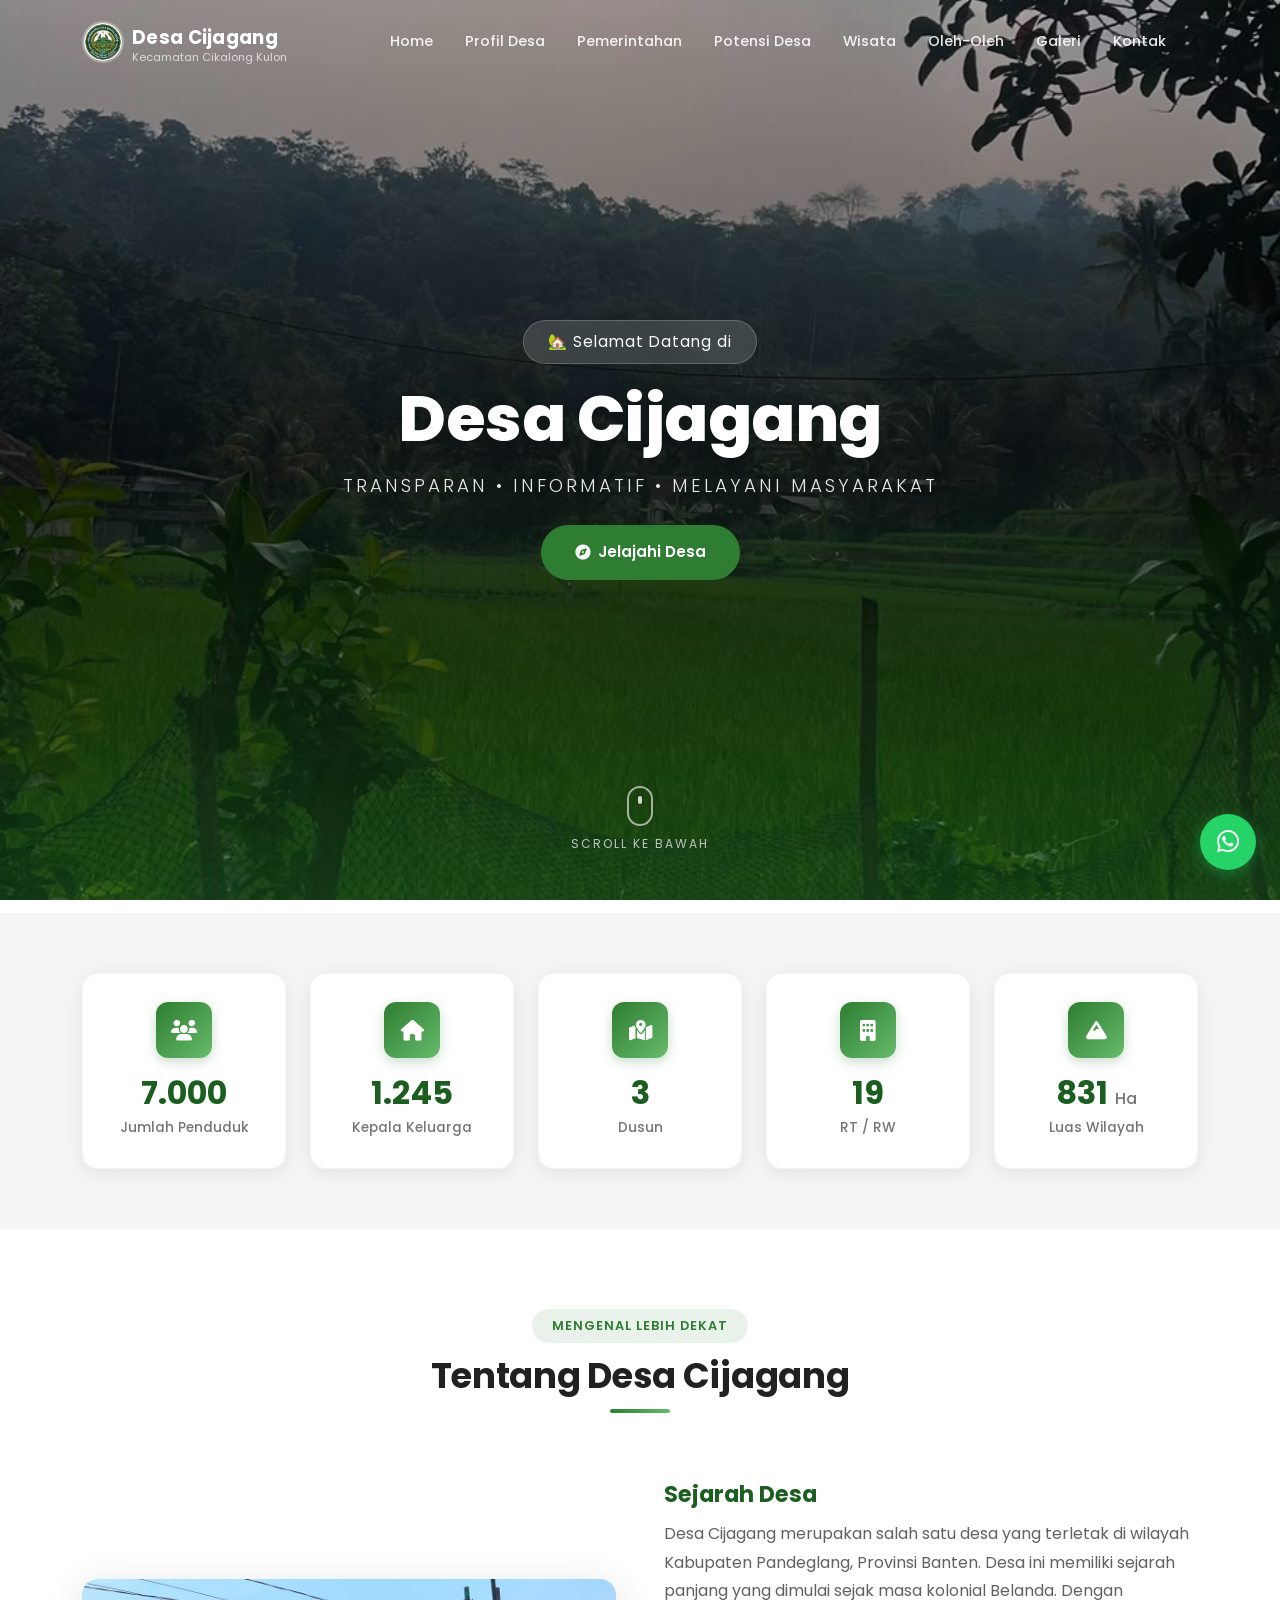
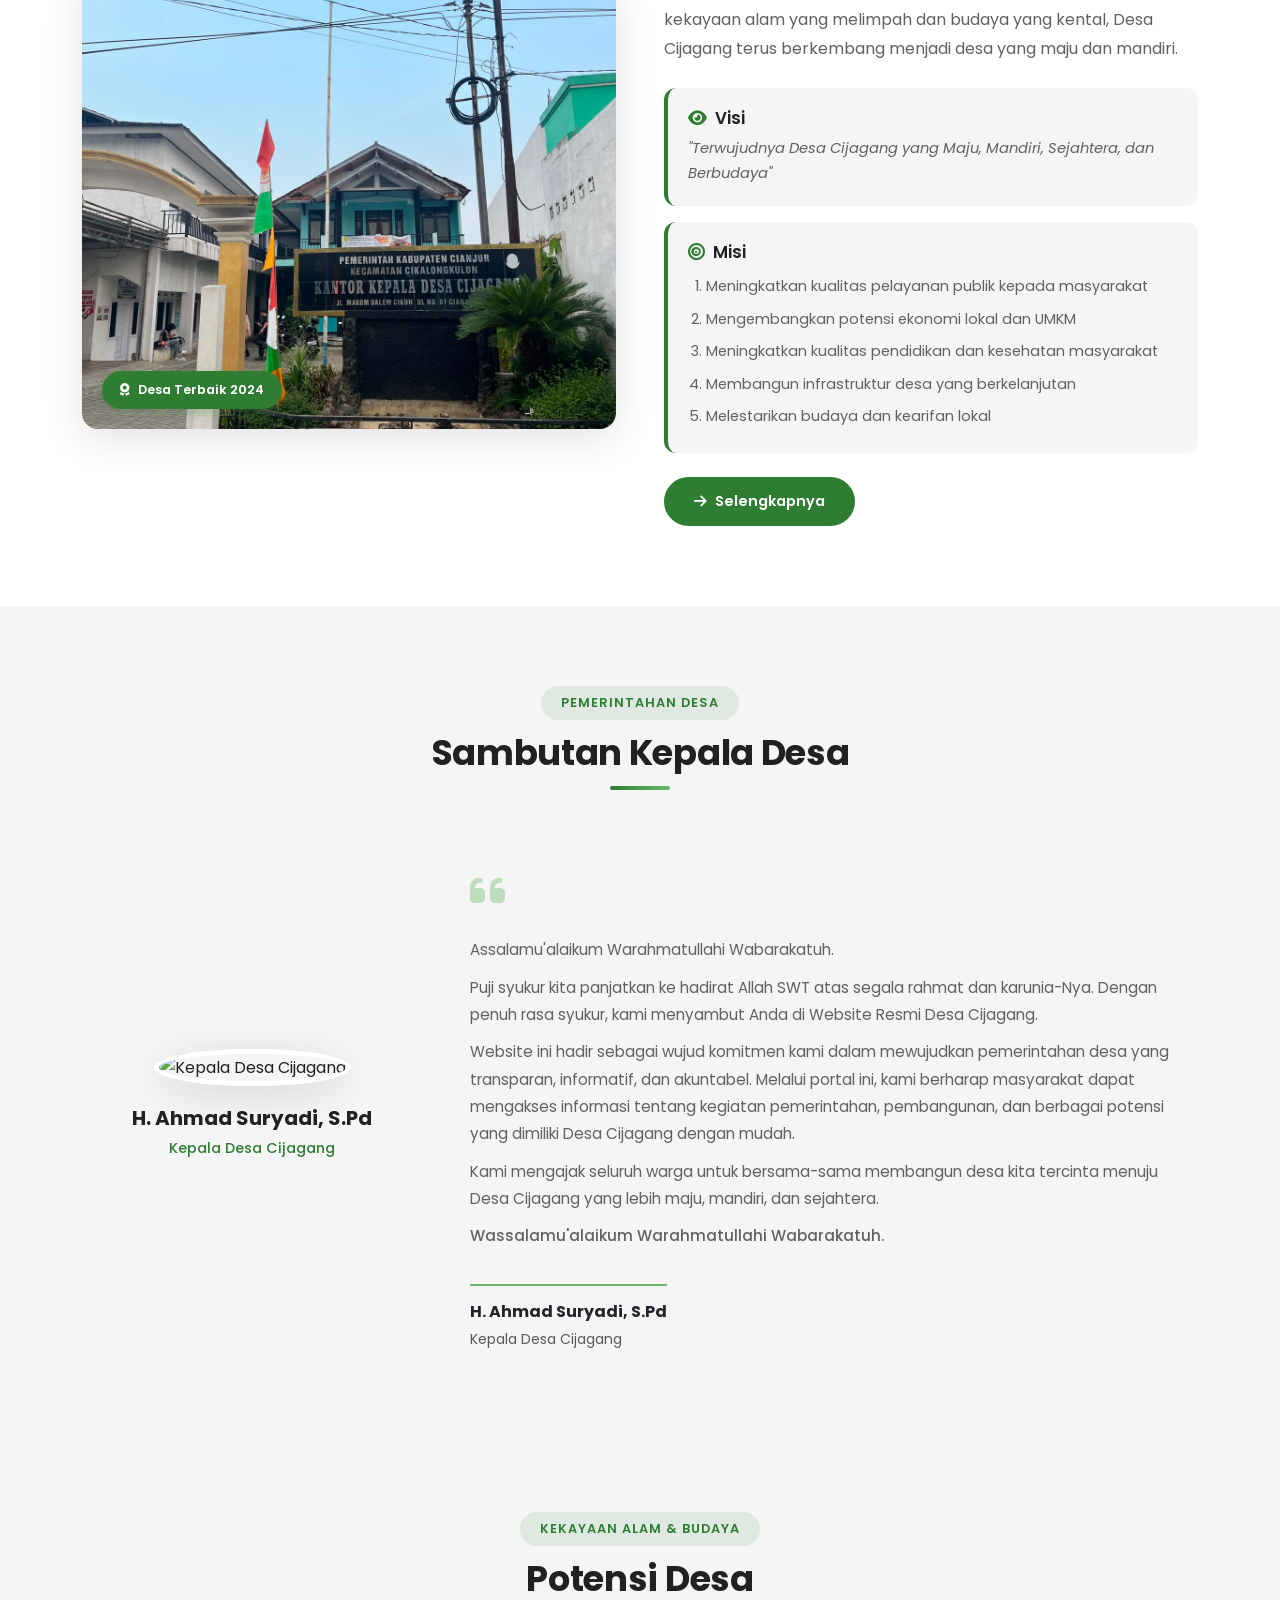
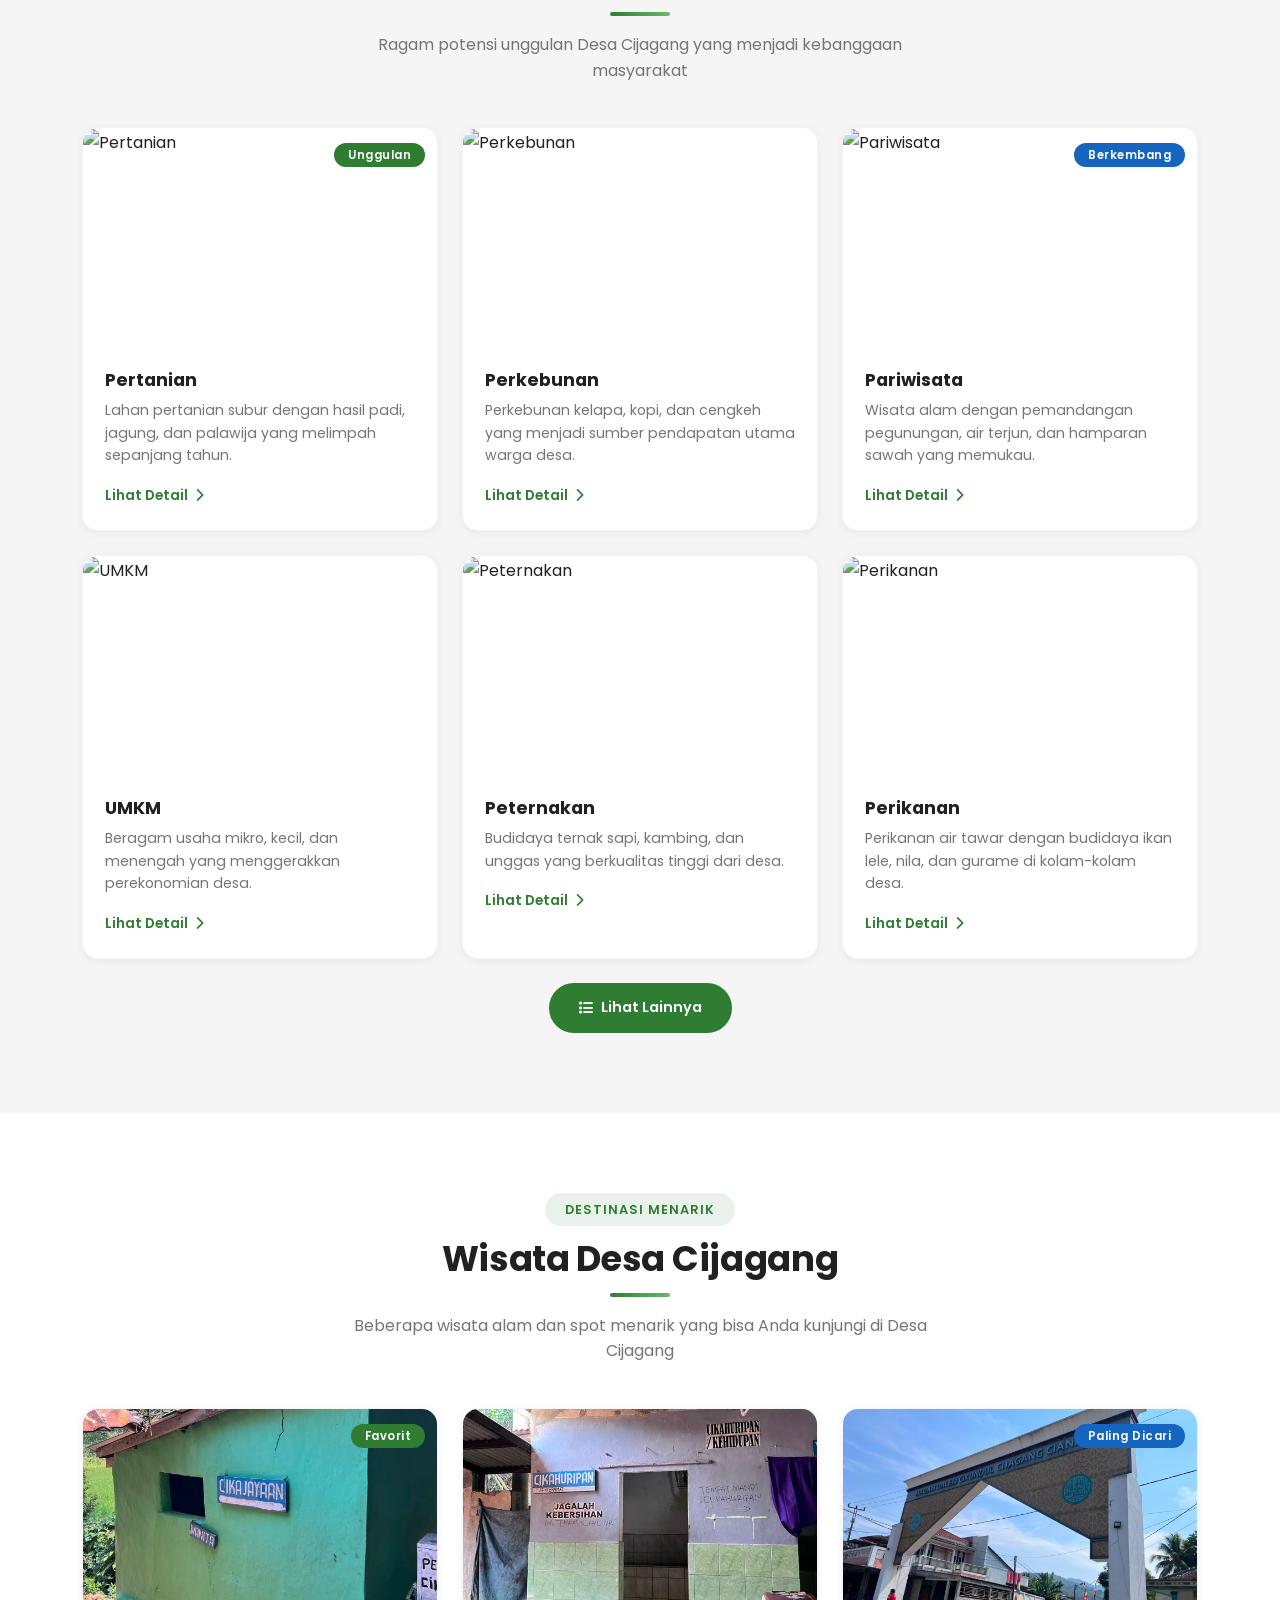
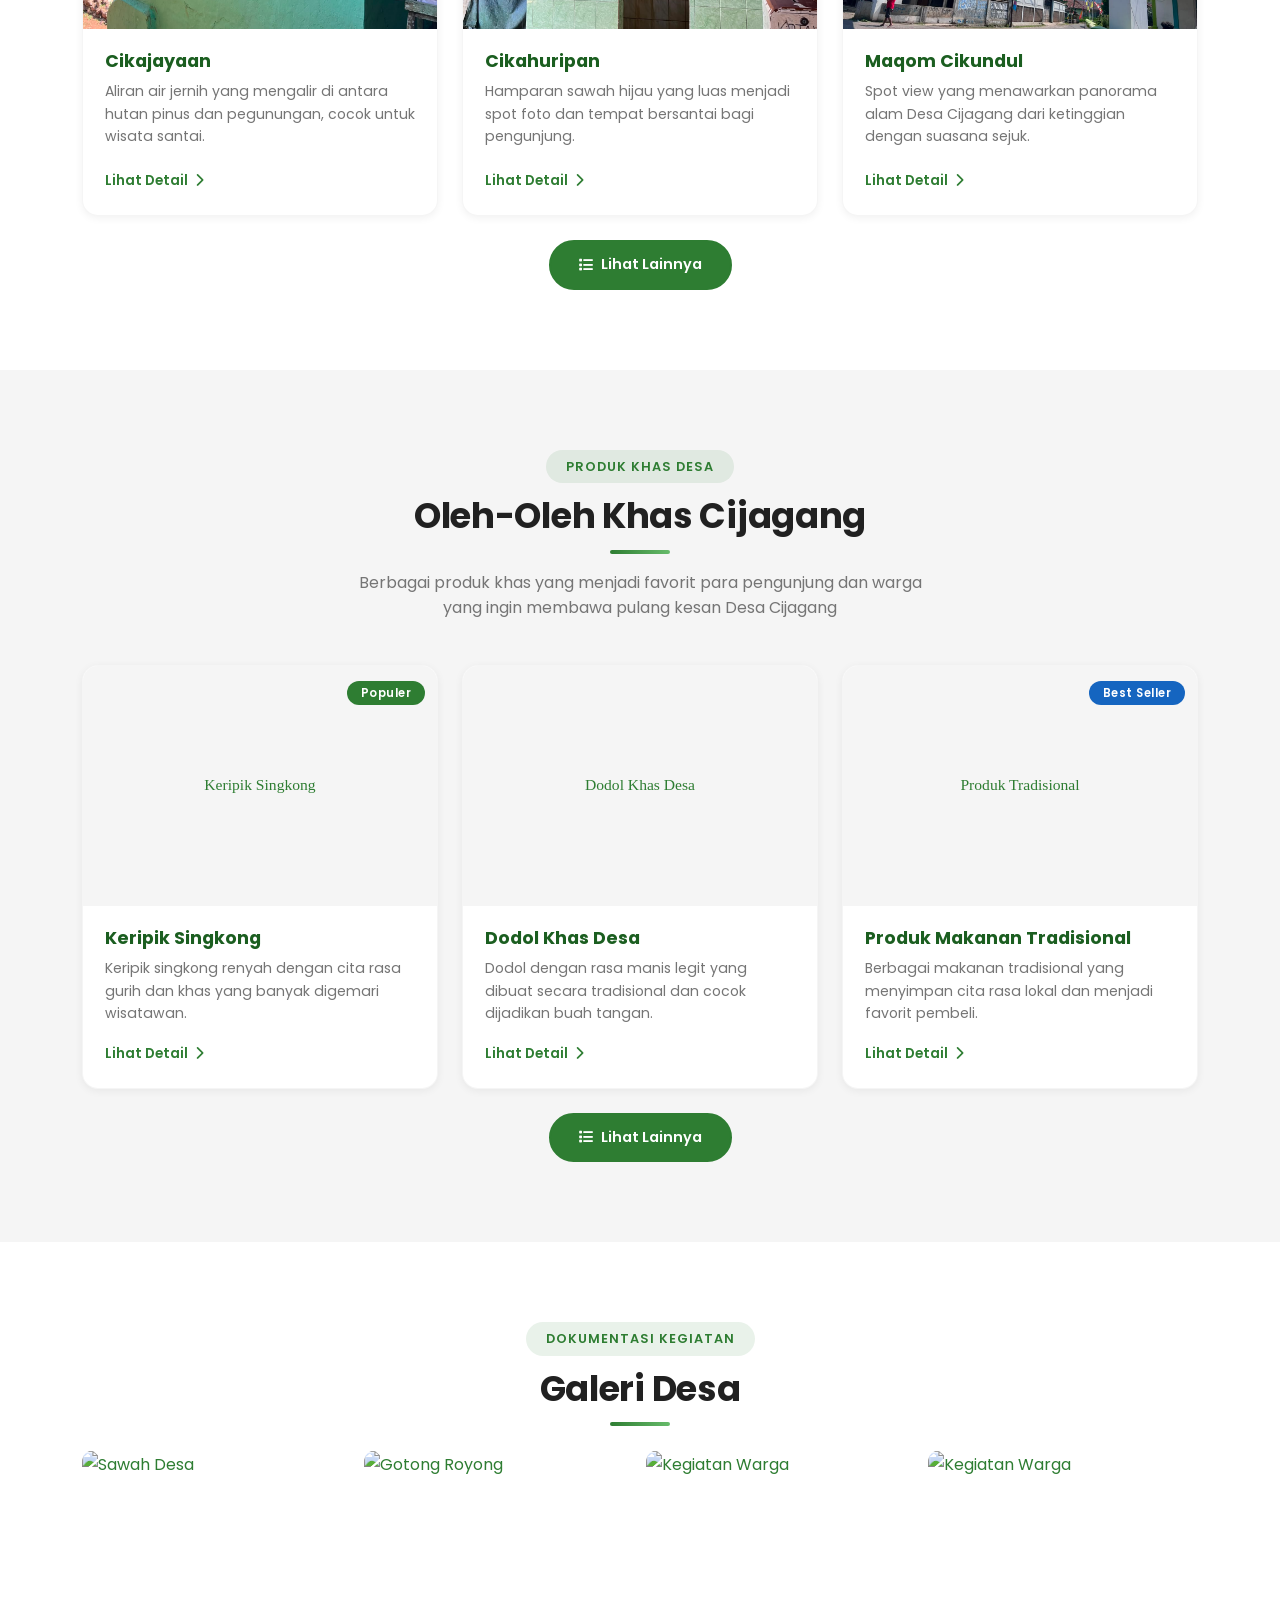
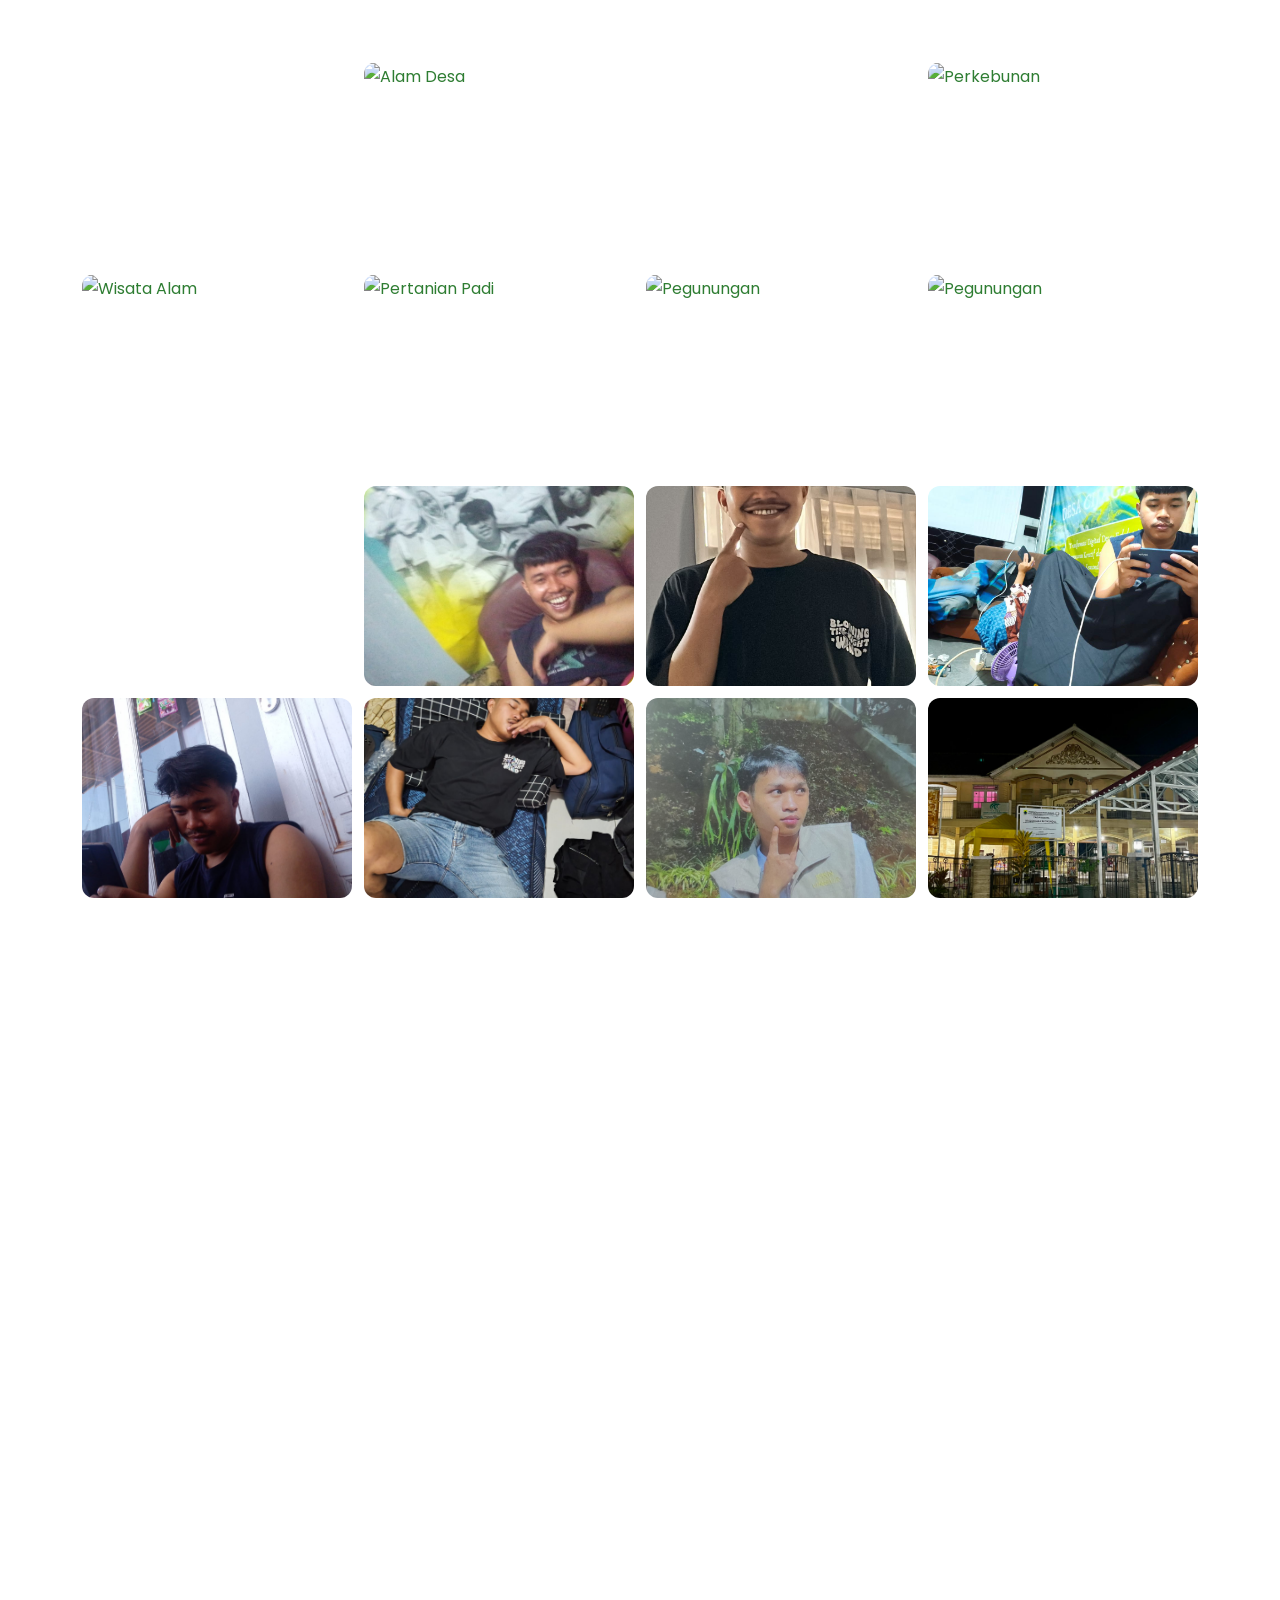
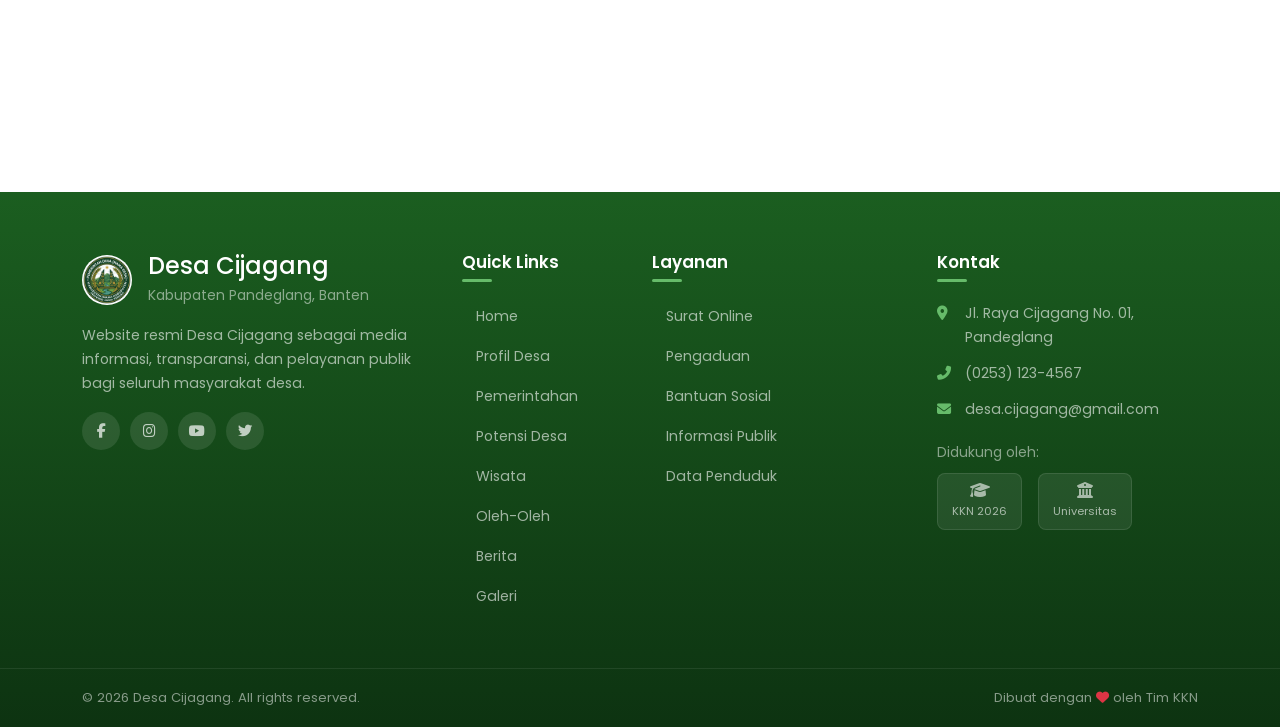
==== index.html @ e1a1a235 "first commit" ====
<!DOCTYPE html>
<html lang="id">

<head>
    <meta charset="UTF-8">
    <meta name="viewport" content="width=device-width, initial-scale=1.0">
    <meta name="description"
        content="Website Resmi Desa Cijagang - Portal informasi desa yang transparan, informatif, dan melayani masyarakat. Temukan profil desa, layanan, berita, dan potensi desa.">
    <meta name="keywords"
        content="Desa Cijagang, Profil Desa, Pemerintahan Desa, Website Desa, Layanan Desa, Potensi Desa">
    <meta name="author" content="KKN Desa Cijagang">
    <meta name="robots" content="index, follow">
    <meta property="og:title" content="Desa Cijagang - Website Resmi">
    <meta property="og:description"
        content="Portal informasi Desa Cijagang yang transparan, informatif, dan melayani masyarakat.">
    <meta property="og:type" content="website">
    <title>Desa Cijagang — Website Resmi Desa</title>

    <!-- Favicon -->
    <link rel="icon" type="image/png" href="assets/images/logo-desa.png">

    <!-- Google Fonts - Poppins -->
    <link rel="preconnect" href="https://fonts.googleapis.com">
    <link rel="preconnect" href="https://fonts.gstatic.com" crossorigin>
    <link href="https://fonts.googleapis.com/css2?family=Poppins:wght@300;400;500;600;700;800&display=swap"
        rel="stylesheet">

    <!-- Bootstrap 5.3 CSS -->
    <link href="https://cdn.jsdelivr.net/npm/bootstrap@5.3.3/dist/css/bootstrap.min.css" rel="stylesheet">

    <!-- Font Awesome 6 -->
    <link href="https://cdnjs.cloudflare.com/ajax/libs/font-awesome/6.5.1/css/all.min.css" rel="stylesheet">

    <!-- AOS - Animate On Scroll -->
    <link href="https://cdn.jsdelivr.net/npm/aos@2.3.4/dist/aos.css" rel="stylesheet">

    <!-- GLightbox -->
    <link href="https://cdn.jsdelivr.net/npm/glightbox@3.3.0/dist/css/glightbox.min.css" rel="stylesheet">

    <!-- Custom CSS -->
    <link href="css/style.css" rel="stylesheet">
</head>

<body>

    <!-- ============================================
         LOADING SCREEN
    ============================================= -->
    <div id="loading-screen">
        <div class="loader-content">
            <div class="spinner-grow text-success" role="status">
                <span class="visually-hidden">Memuat...</span>
            </div>
            <div class="spinner-grow text-success spinner-delay-1" role="status"></div>
            <div class="spinner-grow text-success spinner-delay-2" role="status"></div>
            <p class="mt-3 loading-text">Memuat Halaman...</p>
        </div>
    </div>

    <!-- ============================================
         NAVBAR
    ============================================= -->
    <nav class="navbar navbar-expand-lg fixed-top" id="mainNavbar">
        <div class="container">
            <a class="navbar-brand d-flex align-items-center" href="index.html#home">
                <img src="assets/images/logo-desa.png" alt="Logo Desa Cijagang" class="navbar-logo" width="42"
                    height="42">
                <div class="brand-text-wrapper ms-2">
                    <span class="brand-text">Desa Cijagang</span>
                    <small class="brand-subtitle d-none d-md-block">Kecamatan Cikalong Kulon</small>
                </div>
            </a>
            <button class="navbar-toggler border-0" type="button" data-bs-toggle="collapse" data-bs-target="#navbarNav"
                aria-controls="navbarNav" aria-expanded="false" aria-label="Toggle navigation">
                <i class="fas fa-bars"></i>
            </button>
            <div class="collapse navbar-collapse" id="navbarNav">
                <ul class="navbar-nav ms-auto me-lg-3 align-items-lg-center">
                    <li class="nav-item"><a class="nav-link active" href="index.html#home">Home</a></li>
                    <li class="nav-item"><a class="nav-link" href="index.html#tentang">Profil Desa</a></li>
                    <li class="nav-item"><a class="nav-link" href="index.html#pemerintahan">Pemerintahan</a></li>
                    <li class="nav-item"><a class="nav-link" href="index.html#potensi">Potensi Desa</a></li>
                    <li class="nav-item"><a class="nav-link" href="index.html#wisata">Wisata</a></li>
                    <li class="nav-item"><a class="nav-link" href="index.html#oleh-oleh">Oleh-Oleh</a></li>
                    <!-- <li class="nav-item"><a class="nav-link" href="index.html#berita">Berita</a></li> -->
                    <li class="nav-item"><a class="nav-link" href="index.html#galeri">Galeri</a></li>
                    <li class="nav-item"><a class="nav-link" href="index.html#kontak">Kontak</a></li>
                </ul>
            </div>
        </div>
    </nav>

    <!-- ============================================
         HERO SECTION
    ============================================= -->
    <section id="home" class="hero-section">
        <div class="hero-slideshow" id="heroSlideshow">
            <div class="hero-slide active"
                data-bg="assets/images/walpaper05.jpeg">
            </div>
            <div class="hero-slide active"
                data-bg="assets/images/walpaper04.jpeg">
            </div>
        </div>
        <div class="hero-slide"
            data-bg="assets/images/walpaper1.jpeg">
        </div>
        <div class="hero-slide"
            data-bg="assets/images/desa.jpeg">
        </div>
        <div class="hero-slide"
            data-bg="assets/images/walpaper2.jpeg">
        </div>
        <div class="hero-slide"
            data-bg="assets/images/walpaper03.jpeg">
        </div>
        <div class="hero-overlay"></div>
        <div class="hero-content" data-aos="fade-up" data-aos-duration="1200">
            <span class="hero-badge">🏡 Selamat Datang di</span>
            <h1 class="hero-title">Desa Cijagang</h1>
            <p class="hero-subtitle">Transparan &bull; Informatif &bull; Melayani Masyarakat</p>
            <div class="hero-buttons mt-4 d-flex justify-content-center">
                <a href="#tentang" class="btn btn-hero-primary">
                    <i class="fas fa-compass me-2"></i>Jelajahi Desa
                </a>
            </div>
        </div>
        <!-- Scroll Indicator -->
        <div class="scroll-indicator">
            <div class="mouse">
                <div class="wheel"></div>
            </div>
            <p>Scroll ke bawah</p>
        </div>
    </section>

    <!-- ============================================
         WIDGET CUACA & JAM
    ============================================= -->
    <section id="widget-bar" class="widget-bar">
        <div class="container">
            <div class="row align-items-center">
                <div class="col-md-4 col-6">
                    <div class="widget-item">
                        <i class="fas fa-clock me-2"></i>
                        <span id="liveTime">--:--:--</span>
                        <small class="ms-2 text-muted">WIB</small>
                    </div>
                </div>
                <div class="col-md-4 col-6">
                    <div class="widget-item">
                        <i class="fas fa-calendar-alt me-2"></i>
                        <span id="liveDate">-- --- ----</span>
                    </div>
                </div>
                <div class="col-md-4 text-md-end d-none d-md-block">
                    <div class="widget-item">
                        <i class="fas fa-cloud-sun me-2"></i>
                        <span id="weatherInfo">Cuaca Cerah, 28°C</span>
                    </div>
                </div>
            </div>
        </div>
    </section>

    <!-- ============================================
         STATISTIK DESA
    ============================================= -->
    <section id="statistik" class="section-padding bg-light">
        <div class="container">
            <div class="row g-3 g-lg-4 justify-content-center">
                <div class="col-lg col-md-4 col-6" data-aos="fade-up" data-aos-delay="0">
                    <div class="stat-card">
                        <div class="stat-icon"><i class="fas fa-users"></i></div>
                        <h3 class="stat-number counter" data-target="7000">0</h3>
                        <p class="stat-label">Jumlah Penduduk</p>
                    </div>
                </div>
                <div class="col-lg col-md-4 col-6" data-aos="fade-up" data-aos-delay="100">
                    <div class="stat-card">
                        <div class="stat-icon"><i class="fas fa-home"></i></div>
                        <h3 class="stat-number counter" data-target="1245">0</h3>
                        <p class="stat-label">Kepala Keluarga</p>
                    </div>
                </div>
                <div class="col-lg col-md-4 col-6" data-aos="fade-up" data-aos-delay="200">
                    <div class="stat-card">
                        <div class="stat-icon"><i class="fas fa-map-marked-alt"></i></div>
                        <h3 class="stat-number counter" data-target="3">0</h3>
                        <p class="stat-label">Dusun</p>
                    </div>
                </div>
                <div class="col-lg col-md-4 col-6" data-aos="fade-up" data-aos-delay="300">
                    <div class="stat-card">
                        <div class="stat-icon"><i class="fas fa-building"></i></div>
                        <h3 class="stat-number counter" data-target="19">0</h3>
                        <p class="stat-label">RT / RW</p>
                    </div>
                </div>
                <div class="col-lg col-md-4 col-6" data-aos="fade-up" data-aos-delay="400">
                    <div class="stat-card">
                        <div class="stat-icon"><i class="fas fa-mountain"></i></div>
                        <h3 class="stat-number">
                            <span class="counter" data-target="831">0</span>
                            <small>Ha</small>
                        </h3>
                        <p class="stat-label">Luas Wilayah</p>
                    </div>
                </div>
            </div>
        </div>
    </section>

    <!-- ============================================
         TENTANG DESA
    ============================================= -->
    <section id="tentang" class="section-padding">
        <div class="container">
            <div class="section-header" data-aos="fade-up">
                <span class="section-badge">Mengenal Lebih Dekat</span>
                <h2 class="section-title">Tentang Desa Cijagang</h2>
                <div class="section-divider"></div>
            </div>
            <div class="row align-items-center g-5 mt-2">
                <div class="col-lg-6" data-aos="fade-right" data-aos-duration="1000">
                    <div class="about-img-wrapper">
                        <img src="assets/images/desa.jpeg"
                            alt="Kantor Desa Cijagang" class="about-img" loading="lazy">
                        <div class="about-img-badge">
                            <i class="fas fa-award me-2"></i>Desa Terbaik 2024
                        </div>
                    </div>
                </div>
                <div class="col-lg-6" data-aos="fade-left" data-aos-duration="1000">
                    <div class="about-content">
                        <h3 class="about-heading">Sejarah Desa</h3>
                        <p class="about-text">
                            Desa Cijagang merupakan salah satu desa yang terletak di wilayah Kabupaten Pandeglang,
                            Provinsi Banten.
                            Desa ini memiliki sejarah panjang yang dimulai sejak masa kolonial Belanda. Dengan kekayaan
                            alam yang melimpah
                            dan budaya yang kental, Desa Cijagang terus berkembang menjadi desa yang maju dan mandiri.
                        </p>
                        <div class="visi-misi-wrapper mt-4">
                            <div class="visi-box mb-3">
                                <h4><i class="fas fa-eye me-2 text-success"></i>Visi</h4>
                                <p>"Terwujudnya Desa Cijagang yang Maju, Mandiri, Sejahtera, dan Berbudaya"</p>
                            </div>
                            <div class="misi-box">
                                <h4><i class="fas fa-bullseye me-2 text-success"></i>Misi</h4>
                                <ol>
                                    <li>Meningkatkan kualitas pelayanan publik kepada masyarakat</li>
                                    <li>Mengembangkan potensi ekonomi lokal dan UMKM</li>
                                    <li>Meningkatkan kualitas pendidikan dan kesehatan masyarakat</li>
                                    <li>Membangun infrastruktur desa yang berkelanjutan</li>
                                    <li>Melestarikan budaya dan kearifan lokal</li>
                                </ol>
                            </div>
                        </div>
                        <a href="tentang.html" class="btn btn-primary-custom mt-4">
                            <i class="fas fa-arrow-right me-2"></i>Selengkapnya
                        </a>
                    </div>
                </div>
            </div>
        </div>
    </section>

    <!-- ============================================
         SAMBUTAN KEPALA DESA
    ============================================= -->
    <section id="pemerintahan" class="section-padding bg-light">
        <div class="container">
            <div class="section-header" data-aos="fade-up">
                <span class="section-badge">Pemerintahan Desa</span>
                <h2 class="section-title">Sambutan Kepala Desa</h2>
                <div class="section-divider"></div>
            </div>
            <div class="row align-items-center g-5 mt-2">
                <div class="col-lg-4 text-center" data-aos="fade-right" data-aos-duration="1000">
                    <div class="kades-photo-wrapper">
                        <img src="https://images.unsplash.com/photo-1560250097-0b93528c311a?auto=format&fit=crop&w=400&h=400&q=80"
                            alt="Kepala Desa Cijagang" class="kades-photo" loading="lazy">
                        <div class="kades-info">
                            <h5>H. Ahmad Suryadi, S.Pd</h5>
                            <span>Kepala Desa Cijagang</span>
                        </div>
                    </div>
                </div>
                <div class="col-lg-8" data-aos="fade-left" data-aos-duration="1000">
                    <div class="sambutan-content">
                        <div class="quote-icon">
                            <i class="fas fa-quote-left"></i>
                        </div>
                        <p class="sambutan-text">
                            Assalamu'alaikum Warahmatullahi Wabarakatuh.
                        </p>
                        <p class="sambutan-text">
                            Puji syukur kita panjatkan ke hadirat Allah SWT atas segala rahmat dan karunia-Nya.
                            Dengan penuh rasa syukur, kami menyambut Anda di Website Resmi Desa Cijagang.
                        </p>
                        <p class="sambutan-text">
                            Website ini hadir sebagai wujud komitmen kami dalam mewujudkan pemerintahan desa yang
                            transparan,
                            informatif, dan akuntabel. Melalui portal ini, kami berharap masyarakat dapat mengakses
                            informasi tentang kegiatan pemerintahan, pembangunan, dan berbagai potensi yang dimiliki
                            Desa Cijagang dengan mudah.
                        </p>
                        <p class="sambutan-text">
                            Kami mengajak seluruh warga untuk bersama-sama membangun desa kita tercinta menuju
                            Desa Cijagang yang lebih maju, mandiri, dan sejahtera.
                        </p>
                        <p class="sambutan-text fw-medium">
                            Wassalamu'alaikum Warahmatullahi Wabarakatuh.
                        </p>
                        <div class="sambutan-signature mt-4">
                            <p class="mb-0 fw-bold text-dark">H. Ahmad Suryadi, S.Pd</p>
                            <small class="text-muted">Kepala Desa Cijagang</small>
                        </div>
                    </div>
                </div>
            </div>
        </div>
    </section>

    <!-- ============================================
         LAYANAN DESA
    ============================================= -->
    <!-- <section id="layanan" class="section-padding">
        <div class="container">
            <div class="section-header" data-aos="fade-up">
                <span class="section-badge">Pelayanan Publik</span>
                <h2 class="section-title">Layanan Desa</h2>
                <div class="section-divider"></div>
                <p class="section-desc">Akses berbagai layanan administrasi dan informasi desa secara mudah dan cepat
                </p>
            </div>
            <div class="row g-4 mt-2">
                <div class="col-lg-3 col-md-6 col-6" data-aos="zoom-in" data-aos-delay="0">
                    <div class="layanan-card">
                        <div class="layanan-icon">
                            <i class="fas fa-file-alt"></i>
                        </div>
                        <h5>Surat Online</h5>
                        <p>Pengajuan surat menyurat secara daring</p>
                        <a href="#" class="layanan-link">Akses <i class="fas fa-arrow-right ms-1"></i></a>
                    </div>
                </div>
                <div class="col-lg-3 col-md-6 col-6" data-aos="zoom-in" data-aos-delay="100">
                    <div class="layanan-card">
                        <div class="layanan-icon icon-orange">
                            <i class="fas fa-bullhorn"></i>
                        </div>
                        <h5>Pengaduan</h5>
                        <p>Sampaikan aspirasi dan pengaduan Anda</p>
                        <a href="#" class="layanan-link">Akses <i class="fas fa-arrow-right ms-1"></i></a>
                    </div>
                </div>
                <div class="col-lg-3 col-md-6 col-6" data-aos="zoom-in" data-aos-delay="200">
                    <div class="layanan-card">
                        <div class="layanan-icon icon-blue">
                            <i class="fas fa-hand-holding-heart"></i>
                        </div>
                        <h5>Bantuan Sosial</h5>
                        <p>Informasi program bantuan sosial desa</p>
                        <a href="#" class="layanan-link">Akses <i class="fas fa-arrow-right ms-1"></i></a>
                    </div>
                </div>
                <div class="col-lg-3 col-md-6 col-6" data-aos="zoom-in" data-aos-delay="300">
                    <div class="layanan-card">
                        <div class="layanan-icon icon-purple">
                            <i class="fas fa-info-circle"></i>
                        </div>
                        <h5>Informasi Publik</h5>
                        <p>Data dan informasi publik desa</p>
                        <a href="#" class="layanan-link">Akses <i class="fas fa-arrow-right ms-1"></i></a>
                    </div>
                </div>
            </div>
        </div>
    </section> -->

    <!-- ============================================
         POTENSI DESA
    ============================================= -->
    <section id="potensi" class="section-padding bg-light">
        <div class="container">
            <div class="section-header" data-aos="fade-up">
                <span class="section-badge">Kekayaan Alam & Budaya</span>
                <h2 class="section-title">Potensi Desa</h2>
                <div class="section-divider"></div>
                <p class="section-desc">Ragam potensi unggulan Desa Cijagang yang menjadi kebanggaan masyarakat</p>
            </div>
            <div class="row g-4 mt-2">
                <div class="col-lg-4 col-md-6" data-aos="fade-up" data-aos-delay="0">
                    <div class="potensi-card"
                        data-type="potensi"
                        data-title="Pertanian"
                        data-badge="Unggulan"
                        data-image="https://images.unsplash.com/photo-1625246333195-78d9c38ad449?auto=format&fit=crop&w=1200&q=80"
                        data-description="Lahan pertanian subur yang menghasilkan padi, jagung, dan palawija dengan kualitas baik serta menjadi tulang punggung ekonomi warga."
                        data-highlights='["Lahan subur sepanjang musim","Hasil panen yang konsisten","Dukungan kelompok tani lokal"]'>
                        <div class="potensi-img-wrapper">
                            <img src="https://images.unsplash.com/photo-1625246333195-78d9c38ad449?auto=format&fit=crop&w=600&q=80"
                                alt="Pertanian" class="potensi-img" loading="lazy">
                            <div class="potensi-overlay">
                                <span class="potensi-badge-tag">Unggulan</span>
                            </div>
                        </div>
                        <div class="potensi-body">
                            <h5>Pertanian</h5>
                            <p>Lahan pertanian subur dengan hasil padi, jagung, dan palawija yang melimpah sepanjang tahun.</p>
                            <a href="#" class="btn-potensi detail-trigger">Lihat Detail <i class="fas fa-chevron-right ms-1"></i></a>
                        </div>
                    </div>
                </div>
                <div class="col-lg-4 col-md-6" data-aos="fade-up" data-aos-delay="100">
                    <div class="potensi-card"
                        data-type="potensi"
                        data-title="Perkebunan"
                        data-badge="Andalan Desa"
                        data-image="https://images.unsplash.com/photo-1416879595882-3373a0480b5b?auto=format&fit=crop&w=1200&q=80"
                        data-description="Perkebunan kelapa, kopi, dan cengkeh yang menjadi sumber pendapatan utama masyarakat dan memperkuat ekonomi desa."
                        data-highlights='["Komoditas unggulan lokal","Pendapatan warga yang stabil","Potensi pengolahan produk desa"]'>
                        <div class="potensi-img-wrapper">
                            <img src="https://images.unsplash.com/photo-1416879595882-3373a0480b5b?auto=format&fit=crop&w=600&q=80"
                                alt="Perkebunan" class="potensi-img" loading="lazy">
                        </div>
                        <div class="potensi-body">
                            <h5>Perkebunan</h5>
                            <p>Perkebunan kelapa, kopi, dan cengkeh yang menjadi sumber pendapatan utama warga desa.</p>
                            <a href="#" class="btn-potensi detail-trigger">Lihat Detail <i class="fas fa-chevron-right ms-1"></i></a>
                        </div>
                    </div>
                </div>
                <div class="col-lg-4 col-md-6" data-aos="fade-up" data-aos-delay="200">
                    <div class="potensi-card"
                        data-type="potensi"
                        data-title="Pariwisata"
                        data-badge="Berkembang"
                        data-image="https://images.unsplash.com/photo-1506905925346-21bda4d32df4?auto=format&fit=crop&w=1200&q=80"
                        data-description="Wisata alam yang memadukan pegunungan, air terjun, dan hamparan sawah, menjadikan desa ini cocok untuk destinasi santai dan edukasi."
                        data-highlights='["Pemandangan alam yang memukau","Potensi wisata keluarga","Dukungan pengembangan destinasi"]'>
                        <div class="potensi-img-wrapper">
                            <img src="https://images.unsplash.com/photo-1506905925346-21bda4d32df4?auto=format&fit=crop&w=600&q=80"
                                alt="Pariwisata" class="potensi-img" loading="lazy">
                            <div class="potensi-overlay">
                                <span class="potensi-badge-tag badge-blue">Berkembang</span>
                            </div>
                        </div>
                        <div class="potensi-body">
                            <h5>Pariwisata</h5>
                            <p>Wisata alam dengan pemandangan pegunungan, air terjun, dan hamparan sawah yang memukau.</p>
                            <a href="#" class="btn-potensi detail-trigger">Lihat Detail <i class="fas fa-chevron-right ms-1"></i></a>
                        </div>
                    </div>
                </div>
                <div class="col-lg-4 col-md-6" data-aos="fade-up" data-aos-delay="300">
                    <div class="potensi-card"
                        data-type="potensi"
                        data-title="UMKM"
                        data-badge="Ekonomi Warga"
                        data-image="https://images.unsplash.com/photo-1556740738-b6a63e27c4df?auto=format&fit=crop&w=1200&q=80"
                        data-description="Beragam usaha mikro, kecil, dan menengah yang tumbuh dari kreativitas warga dan menjadi penggerak ekonomi desa."
                        data-highlights='["Produk lokal yang khas","Peluang kerja masyarakat","Kembangkan usaha berbasis budaya"]'>
                        <div class="potensi-img-wrapper">
                            <img src="https://images.unsplash.com/photo-1556740738-b6a63e27c4df?auto=format&fit=crop&w=600&q=80"
                                alt="UMKM" class="potensi-img" loading="lazy">
                        </div>
                        <div class="potensi-body">
                            <h5>UMKM</h5>
                            <p>Beragam usaha mikro, kecil, dan menengah yang menggerakkan perekonomian desa.</p>
                            <a href="#" class="btn-potensi detail-trigger">Lihat Detail <i class="fas fa-chevron-right ms-1"></i></a>
                        </div>
                    </div>
                </div>
                <div class="col-lg-4 col-md-6" data-aos="fade-up" data-aos-delay="400">
                    <div class="potensi-card"
                        data-type="potensi"
                        data-title="Peternakan"
                        data-badge="Ternak Berkualitas"
                        data-image="https://images.unsplash.com/photo-1500595046743-cd271d694d30?auto=format&fit=crop&w=1200&q=80"
                        data-description="Budidaya ternak sapi, kambing, dan unggas yang menjadi salah satu sumber ekonomi rumah tangga masyarakat."
                        data-highlights='["Ternak lokal yang tahan cuaca","Pemanfaatan lahan yang optimal","Potensi pasar yang luas"]'>
                        <div class="potensi-img-wrapper">
                            <img src="https://images.unsplash.com/photo-1500595046743-cd271d694d30?auto=format&fit=crop&w=600&q=80"
                                alt="Peternakan" class="potensi-img" loading="lazy">
                        </div>
                        <div class="potensi-body">
                            <h5>Peternakan</h5>
                            <p>Budidaya ternak sapi, kambing, dan unggas yang berkualitas tinggi dari desa.</p>
                            <a href="#" class="btn-potensi detail-trigger">Lihat Detail <i class="fas fa-chevron-right ms-1"></i></a>
                        </div>
                    </div>
                </div>
                <div class="col-lg-4 col-md-6" data-aos="fade-up" data-aos-delay="500">
                    <div class="potensi-card"
                        data-type="potensi"
                        data-title="Perikanan"
                        data-badge="Air Tawar"
                        data-image="https://images.unsplash.com/photo-1545450660-3378a7f3a364?auto=format&fit=crop&w=1200&q=80"
                        data-description="Budidaya ikan lele, nila, dan gurame di kolam-kolam desa yang semakin berkembang sebagai usaha mandiri."
                        data-highlights='["Budidaya ikan air tawar","Ketersediaan kolam yang memadai","Peluang usaha rumah tangga"]'>
                        <div class="potensi-img-wrapper">
                            <img src="https://images.unsplash.com/photo-1545450660-3378a7f3a364?auto=format&fit=crop&w=600&q=80"
                                alt="Perikanan" class="potensi-img" loading="lazy">
                        </div>
                        <div class="potensi-body">
                            <h5>Perikanan</h5>
                            <p>Perikanan air tawar dengan budidaya ikan lele, nila, dan gurame di kolam-kolam desa.</p>
                            <a href="#" class="btn-potensi detail-trigger">Lihat Detail <i class="fas fa-chevron-right ms-1"></i></a>
                        </div>
                    </div>
                </div>
                <div class="col-12 text-center mt-4">
                    <a href="potensi.html" class="btn btn-primary-custom">
                        <i class="fas fa-list me-2"></i>Lihat Lainnya
                    </a>
                </div>
            </div>
        </div>
    </section>

    <!-- ============================================
         WISATA DESA
    ============================================= -->
    <section id="wisata" class="section-padding">
        <div class="container">
            <div class="section-header" data-aos="fade-up">
                <span class="section-badge">Destinasi Menarik</span>
                <h2 class="section-title">Wisata Desa Cijagang</h2>
                <div class="section-divider"></div>
                <p class="section-desc">Beberapa wisata alam dan spot menarik yang bisa Anda kunjungi di Desa Cijagang</p>
            </div>
            <div class="row g-4 mt-2">
                <div class="col-lg-4 col-md-6" data-aos="fade-up" data-aos-delay="0">
                    <div class="potensi-card wisata-card"
                        data-type="wisata"
                        data-title="Air Terjun Curug"
                        data-badge="Favorit"
                        data-image="assets/images/cikajayaan.jpeg"
                        data-description="Air terjun alami yang dikelilingi hutan hijau dan suasana sejuk, sangat cocok untuk refreshing bersama keluarga."
                        data-highlights='["Suasana sejuk dan alami","Cocok untuk foto dan piknik","Jalur trekking ringan"]'>
                        <div class="potensi-img-wrapper">
                            <img src="assets/images/cikajayaan.jpeg"
                                alt="Air Terjun Cijagang" class="potensi-img" loading="lazy">
                            <div class="potensi-overlay">
                                <span class="potensi-badge-tag">Favorit</span>
                            </div>
                        </div>
                        <div class="potensi-body">
                            <h5>Cikajayaan</h5>
                            <p>Aliran air jernih yang mengalir di antara hutan pinus dan pegunungan, cocok untuk wisata santai.</p>
                            <a href="#" class="btn-potensi detail-trigger">Lihat Detail <i class="fas fa-chevron-right ms-1"></i></a>
                        </div>
                    </div>
                </div>
                <div class="col-lg-4 col-md-6" data-aos="fade-up" data-aos-delay="100">
                    <div class="potensi-card wisata-card"
                        data-type="wisata"
                        data-title="Pemandangan Sawah"
                        data-badge="Spot Foto"
                        data-image="assets/images/cikahuripan.jpeg"
                        data-description="Hamparan sawah hijau yang luas memberikan suasana tenang dan cocok untuk menikmati panorama desa dari dekat."
                        data-highlights='["Pemandangan alami yang luas","Cocok untuk santai dan fotografi","Udara nyaman dan tenang"]'>
                        <div class="potensi-img-wrapper">
                            <img src="assets/images/cikahuripan.jpeg"
                                alt="Pemandangan Sawah" class="potensi-img" loading="lazy">
                        </div>
                        <div class="potensi-body">
                            <h5>Cikahuripan</h5>
                            <p>Hamparan sawah hijau yang luas menjadi spot foto dan tempat bersantai bagi pengunjung.</p>
                            <a href="#" class="btn-potensi detail-trigger">Lihat Detail <i class="fas fa-chevron-right ms-1"></i></a>
                        </div>
                    </div>
                </div>
                <div class="col-lg-4 col-md-6" data-aos="fade-up" data-aos-delay="200">
                    <div class="potensi-card wisata-card"
                        data-type="wisata"
                        data-title="Bukit Pantau"
                        data-badge="Paling Dicari"
                        data-image="assets/images/walpaper05.jpeg"
                        data-description="Spot pandang yang menawarkan panorama alam Desa Cijagang dari ketinggian, sangat cocok untuk menikmati sunset."
                        data-highlights='["View panorama yang luas","Cocok untuk sunset","Suasana dingin dan nyaman"]'>
                        <div class="potensi-img-wrapper">
                            <img src="assets/images/walpaper05.jpeg"
                                alt="Bukit Pantau" class="potensi-img" loading="lazy">
                            <div class="potensi-overlay">
                                <span class="potensi-badge-tag badge-blue">Paling Dicari</span>
                            </div>
                        </div>
                        <div class="potensi-body">
                            <h5>Maqom Cikundul</h5>
                            <p>Spot view yang menawarkan panorama alam Desa Cijagang dari ketinggian dengan suasana sejuk.</p>
                            <a href="#" class="btn-potensi detail-trigger">Lihat Detail <i class="fas fa-chevron-right ms-1"></i></a>
                        </div>
                    </div>
                </div>
                <div class="col-12 text-center mt-4">
                    <a href="wisata.html" class="btn btn-primary-custom">
                        <i class="fas fa-list me-2"></i>Lihat Lainnya
                    </a>
                </div>
            </div>
        </div>
    </section>

    <!-- ============================================
         OLEH-OLEH DESA
    ============================================= -->
    <section id="oleh-oleh" class="section-padding bg-light">
        <div class="container">
            <div class="section-header" data-aos="fade-up">
                <span class="section-badge">Produk Khas Desa</span>
                <h2 class="section-title">Oleh-Oleh Khas Cijagang</h2>
                <div class="section-divider"></div>
                <p class="section-desc">Berbagai produk khas yang menjadi favorit para pengunjung dan warga yang ingin membawa pulang kesan Desa Cijagang</p>
            </div>
            <div class="row g-4 mt-2">
                <div class="col-lg-4 col-md-6" data-aos="fade-up" data-aos-delay="0">
                    <div class="potensi-card oleh-card"
                        data-type="oleh-oleh"
                        data-layout="simple"
                        data-title="Keripik Singkong"
                        data-image="https://images.unsplash.com/photo-1509440159596-0249088772ff?auto=format&fit=crop&w=1200&q=80"
                        data-description="Keripik singkong renyah dengan cita rasa gurih dan khas yang banyak digemari wisatawan.">
                        <div class="potensi-img-wrapper">
                            <img src="https://images.unsplash.com/photo-1509440159596-0249088772ff?auto=format&fit=crop&w=600&q=80"
                                alt="Keripik Singkong" class="potensi-img" loading="lazy"
                                onerror="this.onerror=null;this.src='data:image/svg+xml,%3Csvg xmlns=%22http://www.w3.org/2000/svg%22 width=%22600%22 height=%22400%22 viewBox=%220 0 600 400%22%3E%3Crect width=%22600%22 height=%22400%22 fill=%22%23f5f5f5%22/%3E%3Ctext x=%2250%25%22 y=%2250%25%22 font-size=%2226%22 text-anchor=%22middle%22 dominant-baseline=%22middle%22 fill=%22%232e7d32%22%3EKeripik Singkong%3C/text%3E%3C/svg%3E';">
                            <div class="potensi-overlay">
                                <span class="potensi-badge-tag">Populer</span>
                            </div>
                        </div>
                        <div class="potensi-body">
                            <h5>Keripik Singkong</h5>
                            <p>Keripik singkong renyah dengan cita rasa gurih dan khas yang banyak digemari wisatawan.</p>
                            <a href="#" class="btn-potensi detail-trigger">Lihat Detail <i class="fas fa-chevron-right ms-1"></i></a>
                        </div>
                    </div>
                </div>
                <div class="col-lg-4 col-md-6" data-aos="fade-up" data-aos-delay="100">
                    <div class="potensi-card oleh-card"
                        data-type="oleh-oleh"
                        data-layout="simple"
                        data-title="Dodol Khas Desa"
                        data-image="https://images.unsplash.com/photo-1551024601-bec78aea704b?auto=format&fit=crop&w=1200&q=80"
                        data-description="Dodol dengan rasa manis legit yang dibuat secara tradisional dan cocok dijadikan buah tangan.">
                        <div class="potensi-img-wrapper">
                            <img src="https://images.unsplash.com/photo-1551024601-bec78aea704b?auto=format&fit=crop&w=600&q=80"
                                alt="Dodol Desa" class="potensi-img" loading="lazy"
                                onerror="this.onerror=null;this.src='data:image/svg+xml,%3Csvg xmlns=%22http://www.w3.org/2000/svg%22 width=%22600%22 height=%22400%22 viewBox=%220 0 600 400%22%3E%3Crect width=%22600%22 height=%22400%22 fill=%22%23f5f5f5%22/%3E%3Ctext x=%2250%25%22 y=%2250%25%22 font-size=%2226%22 text-anchor=%22middle%22 dominant-baseline=%22middle%22 fill=%22%232e7d32%22%3EDodol Khas Desa%3C/text%3E%3C/svg%3E';">
                        </div>
                        <div class="potensi-body">
                            <h5>Dodol Khas Desa</h5>
                            <p>Dodol dengan rasa manis legit yang dibuat secara tradisional dan cocok dijadikan buah tangan.</p>
                            <a href="#" class="btn-potensi detail-trigger">Lihat Detail <i class="fas fa-chevron-right ms-1"></i></a>
                        </div>
                    </div>
                </div>
                <div class="col-lg-4 col-md-6" data-aos="fade-up" data-aos-delay="200">
                    <div class="potensi-card oleh-card"
                        data-type="oleh-oleh"
                        data-layout="simple"
                        data-title="Produk Makanan Tradisional"
                        data-image="https://images.unsplash.com/photo-1517248135467-4c7edcad34c4?auto=format&fit=crop&w=1200&q=80"
                        data-description="Berbagai makanan tradisional yang menyimpan cita rasa lokal dan menjadi favorit pembeli.">
                        <div class="potensi-img-wrapper">
                            <img src="https://images.unsplash.com/photo-1517248135467-4c7edcad34c4?auto=format&fit=crop&w=600&q=80"
                                alt="Makanan Khas" class="potensi-img" loading="lazy"
                                onerror="this.onerror=null;this.src='data:image/svg+xml,%3Csvg xmlns=%22http://www.w3.org/2000/svg%22 width=%22600%22 height=%22400%22 viewBox=%220 0 600 400%22%3E%3Crect width=%22600%22 height=%22400%22 fill=%22%23f5f5f5%22/%3E%3Ctext x=%2250%25%22 y=%2250%25%22 font-size=%2226%22 text-anchor=%22middle%22 dominant-baseline=%22middle%22 fill=%22%232e7d32%22%3EProduk Tradisional%3C/text%3E%3C/svg%3E';">
                            <div class="potensi-overlay">
                                <span class="potensi-badge-tag badge-blue">Best Seller</span>
                            </div>
                        </div>
                        <div class="potensi-body">
                            <h5>Produk Makanan Tradisional</h5>
                            <p>Berbagai makanan tradisional yang menyimpan cita rasa lokal dan menjadi favorit pembeli.</p>
                            <a href="#" class="btn-potensi detail-trigger">Lihat Detail <i class="fas fa-chevron-right ms-1"></i></a>
                        </div>
                    </div>
                </div>
                <div class="col-12 text-center mt-4">
                    <a href="oleh-oleh.html" class="btn btn-primary-custom">
                        <i class="fas fa-list me-2"></i>Lihat Lainnya
                    </a>
                </div>
            </div>
        </div>
    </section>

    <!-- ============================================
         AGENDA KEGIATAN
    ============================================= -->
    <!-- <section id="agenda" class="section-padding">
        <div class="container">
            <div class="section-header" data-aos="fade-up">
                <span class="section-badge">Jadwal & Kegiatan</span>
                <h2 class="section-title">Agenda Kegiatan</h2>
                <div class="section-divider"></div>
            </div>
            <div class="row mt-4 justify-content-center">
                <div class="col-lg-8">
                    <div class="timeline">
                        <div class="timeline-item" data-aos="fade-up" data-aos-delay="0">
                            <div class="timeline-dot"></div>
                            <div class="timeline-content">
                                <div class="timeline-date">
                                    <i class="fas fa-calendar me-1"></i> 20 Juli 2026
                                </div>
                                <h5>Musyawarah Desa (Musdes)</h5>
                                <p>Musyawarah perencanaan pembangunan desa tahun anggaran 2027 bersama seluruh perangkat
                                    dan tokoh masyarakat.</p>
                                <span class="timeline-location"><i class="fas fa-map-pin me-1"></i> Balai Desa
                                    Cijagang</span>
                            </div>
                        </div>
                        <div class="timeline-item" data-aos="fade-up" data-aos-delay="100">
                            <div class="timeline-dot"></div>
                            <div class="timeline-content">
                                <div class="timeline-date">
                                    <i class="fas fa-calendar me-1"></i> 25 Juli 2026
                                </div>
                                <h5>Posyandu Balita & Lansia</h5>
                                <p>Pelayanan kesehatan rutin untuk balita dan lansia di seluruh posyandu desa.</p>
                                <span class="timeline-location"><i class="fas fa-map-pin me-1"></i> Posyandu Dusun
                                    1-4</span>
                            </div>
                        </div>
                        <div class="timeline-item" data-aos="fade-up" data-aos-delay="200">
                            <div class="timeline-dot"></div>
                            <div class="timeline-content">
                                <div class="timeline-date">
                                    <i class="fas fa-calendar me-1"></i> 1 Agustus 2026
                                </div>
                                <h5>Gotong Royong Desa</h5>
                                <p>Kegiatan gotong royong pembersihan lingkungan dan perbaikan jalan desa bersama warga.
                                </p>
                                <span class="timeline-location"><i class="fas fa-map-pin me-1"></i> Seluruh Wilayah
                                    Desa</span>
                            </div>
                        </div>
                        <div class="timeline-item" data-aos="fade-up" data-aos-delay="300">
                            <div class="timeline-dot"></div>
                            <div class="timeline-content">
                                <div class="timeline-date">
                                    <i class="fas fa-calendar me-1"></i> 17 Agustus 2026
                                </div>
                                <h5>Peringatan HUT RI ke-81</h5>
                                <p>Upacara bendera dan rangkaian lomba kemerdekaan untuk seluruh warga desa.</p>
                                <span class="timeline-location"><i class="fas fa-map-pin me-1"></i> Lapangan Desa
                                    Cijagang</span>
                            </div>
                        </div>
                    </div>
                </div>
            </div>
        </div>
    </section> -->

    <!-- ============================================
         BERITA TERBARU
    ============================================= -->
    <!-- <section id="berita" class="section-padding bg-light">
        <div class="container">
            <div class="section-header" data-aos="fade-up">
                <span class="section-badge">Kabar Terkini</span>
                <h2 class="section-title">Berita Terbaru</h2>
                <div class="section-divider"></div>
            </div>
            <div class="row g-4 mt-2">
                <div class="col-lg-4 col-md-6" data-aos="fade-up" data-aos-delay="0">
                    <article class="berita-card">
                        <div class="berita-img-wrapper">
                            <img src="https://images.unsplash.com/photo-1577495508048-b635879837f1?auto=format&fit=crop&w=600&q=80"
                                alt="Berita 1" class="berita-img" loading="lazy">
                            <span class="berita-category">Pembangunan</span>
                        </div>
                        <div class="berita-body">
                            <div class="berita-meta">
                                <span><i class="fas fa-calendar-alt me-1"></i> 15 Juli 2026</span>
                                <span><i class="fas fa-user me-1"></i> Admin</span>
                            </div>
                            <h5 class="berita-title">Pembangunan Jalan Desa Tahap II Telah Dimulai</h5>
                            <p class="berita-excerpt">Pemerintah Desa Cijagang memulai pembangunan jalan desa tahap
                                kedua yang menghubungkan Dusun 2 dan Dusun 3...</p>
                            <a href="#" class="btn-berita">Baca Selengkapnya <i class="fas fa-arrow-right ms-1"></i></a>
                        </div>
                    </article>
                </div>
                <div class="col-lg-4 col-md-6" data-aos="fade-up" data-aos-delay="100">
                    <article class="berita-card">
                        <div class="berita-img-wrapper">
                            <img src="https://images.unsplash.com/photo-1531206715517-5c0ba140b2b8?auto=format&fit=crop&w=600&q=80"
                                alt="Berita 2" class="berita-img" loading="lazy">
                            <span class="berita-category cat-green">Pertanian</span>
                        </div>
                        <div class="berita-body">
                            <div class="berita-meta">
                                <span><i class="fas fa-calendar-alt me-1"></i> 10 Juli 2026</span>
                                <span><i class="fas fa-user me-1"></i> Admin</span>
                            </div>
                            <h5 class="berita-title">Panen Raya Desa Cijagang Capai 50 Ton</h5>
                            <p class="berita-excerpt">Musim panen tahun ini berhasil menghasilkan 50 ton gabah kering,
                                meningkat 20% dibanding tahun sebelumnya...</p>
                            <a href="#" class="btn-berita">Baca Selengkapnya <i class="fas fa-arrow-right ms-1"></i></a>
                        </div>
                    </article>
                </div>
                <div class="col-lg-4 col-md-6" data-aos="fade-up" data-aos-delay="200">
                    <article class="berita-card">
                        <div class="berita-img-wrapper">
                            <img src="https://images.unsplash.com/photo-1491438590914-bc09fcaaf77a?auto=format&fit=crop&w=600&q=80"
                                alt="Berita 3" class="berita-img" loading="lazy">
                            <span class="berita-category cat-orange">Sosial</span>
                        </div>
                        <div class="berita-body">
                            <div class="berita-meta">
                                <span><i class="fas fa-calendar-alt me-1"></i> 5 Juli 2026</span>
                                <span><i class="fas fa-user me-1"></i> Admin</span>
                            </div>
                            <h5 class="berita-title">KKN Mahasiswa Bantu Program Literasi Desa</h5>
                            <p class="berita-excerpt">Tim KKN dari universitas mengadakan program literasi digital dan
                                perpustakaan desa untuk anak-anak...</p>
                            <a href="#" class="btn-berita">Baca Selengkapnya <i class="fas fa-arrow-right ms-1"></i></a>
                        </div>
                    </article>
                </div>
            </div>
            <div class="text-center mt-5" data-aos="fade-up">
                <a href="#" class="btn btn-primary-custom">
                    <i class="fas fa-newspaper me-2"></i>Lihat Semua Berita
                </a>
            </div>
        </div>
    </section> -->

    <!-- ============================================
         GALERI DESA
    ============================================= -->
    <section id="galeri" class="section-padding">
        <div class="container">
            <div class="section-header" data-aos="fade-up">
                <span class="section-badge">Dokumentasi Kegiatan</span>
                <h2 class="section-title">Galeri Desa</h2>
                <div class="section-divider"></div>
            </div>
            <div class="galeri-masonry mt-4" data-aos="fade-up">
                <div class="galeri-item galeri-tall">
                    <a href="https://images.unsplash.com/photo-1500382017468-9049fed747ef?auto=format&fit=crop&w=1200&q=80"
                        class="gallery-trigger" data-title="Pemandangan Sawah Desa">
                        <img src="https://images.unsplash.com/photo-1500382017468-9049fed747ef?auto=format&fit=crop&w=600&q=80"
                            alt="Sawah Desa" loading="lazy">
                        <div class="galeri-overlay">
                            <i class="fas fa-search-plus"></i>
                            <span>Pemandangan Sawah</span>
                        </div>
                    </a>
                </div>
                <div class="galeri-item">
                    <a href="https://images.unsplash.com/photo-1577495508048-b635879837f1?auto=format&fit=crop&w=1200&q=80"
                        class="gallery-trigger" data-title="Kegiatan Gotong Royong">
                        <img src="https://images.unsplash.com/photo-1577495508048-b635879837f1?auto=format&fit=crop&w=600&q=80"
                            alt="Gotong Royong" loading="lazy">
                        <div class="galeri-overlay">
                            <i class="fas fa-search-plus"></i>
                            <span>Gotong Royong</span>
                        </div>
                    </a>
                </div>
                <div class="galeri-item">
                    <a href="https://images.unsplash.com/photo-1491438590914-bc09fcaaf77a?auto=format&fit=crop&w=1200&q=80"
                        class="gallery-trigger" data-title="Kegiatan Warga">
                        <img src="https://images.unsplash.com/photo-1491438590914-bc09fcaaf77a?auto=format&fit=crop&w=600&q=80"
                            alt="Kegiatan Warga" loading="lazy">
                        <div class="galeri-overlay">
                            <i class="fas fa-search-plus"></i>
                            <span>Kegiatan Warga</span>
                        </div>
                    </a>
                </div>
                <div class="galeri-item">
                    <a href="https://images.unsplash.com/photo-1491438590914-bc09fcaaf77a?auto=format&fit=crop&w=1200&q=80"
                        class="gallery-trigger" data-title="Kegiatan Warga">
                        <img src="https://images.unsplash.com/photo-1491438590914-bc09fcaaf77a?auto=format&fit=crop&w=600&q=80"
                            alt="Kegiatan Warga" loading="lazy">
                        <div class="galeri-overlay">
                            <i class="fas fa-search-plus"></i>
                            <span>Kegiatan Warga</span>
                        </div>
                    </a>
                </div>
                <div class="galeri-item galeri-wide">
                    <a href="https://images.unsplash.com/photo-1501785888041-af3ef285b470?auto=format&fit=crop&w=1200&q=80"
                        class="gallery-trigger" data-title="Pemandangan Alam Desa">
                        <img src="https://images.unsplash.com/photo-1501785888041-af3ef285b470?auto=format&fit=crop&w=600&q=80"
                            alt="Alam Desa" loading="lazy">
                        <div class="galeri-overlay">
                            <i class="fas fa-search-plus"></i>
                            <span>Pemandangan Alam</span>
                        </div>
                    </a>
                </div>
                <div class="galeri-item">
                    <a href="https://images.unsplash.com/photo-1416879595882-3373a0480b5b?auto=format&fit=crop&w=1200&q=80"
                        class="gallery-trigger" data-title="Perkebunan Desa">
                        <img src="https://images.unsplash.com/photo-1416879595882-3373a0480b5b?auto=format&fit=crop&w=600&q=80"
                            alt="Perkebunan" loading="lazy">
                        <div class="galeri-overlay">
                            <i class="fas fa-search-plus"></i>
                            <span>Perkebunan Desa</span>
                        </div>
                    </a>
                </div>
                <div class="galeri-item galeri-tall">
                    <a href="https://images.unsplash.com/photo-1506905925346-21bda4d32df4?auto=format&fit=crop&w=1200&q=80"
                        class="gallery-trigger" data-title="Wisata Alam">
                        <img src="https://images.unsplash.com/photo-1506905925346-21bda4d32df4?auto=format&fit=crop&w=600&q=80"
                            alt="Wisata Alam" loading="lazy">
                        <div class="galeri-overlay">
                            <i class="fas fa-search-plus"></i>
                            <span>Wisata Alam</span>
                        </div>
                    </a>
                </div>
                <div class="galeri-item">
                    <a href="https://images.unsplash.com/photo-1625246333195-78d9c38ad449?auto=format&fit=crop&w=1200&q=80"
                        class="gallery-trigger" data-title="Pertanian Padi">
                        <img src="https://images.unsplash.com/photo-1625246333195-78d9c38ad449?auto=format&fit=crop&w=600&q=80"
                            alt="Pertanian Padi" loading="lazy">
                        <div class="galeri-overlay">
                            <i class="fas fa-search-plus"></i>
                            <span>Pertanian Padi</span>
                        </div>
                    </a>
                </div>
                <div class="galeri-item">
                    <a href="https://images.unsplash.com/photo-1464822759023-fed622ff2c3b?auto=format&fit=crop&w=1200&q=80"
                        class="gallery-trigger" data-title="Pegunungan">
                        <img src="https://images.unsplash.com/photo-1464822759023-fed622ff2c3b?auto=format&fit=crop&w=600&q=80"
                            alt="Pegunungan" loading="lazy">
                        <div class="galeri-overlay">
                            <i class="fas fa-search-plus"></i>
                            <span>Pegunungan</span>
                        </div>
                    </a>
                </div>
                <div class="galeri-item">
                    <a href="https://images.unsplash.com/photo-1464822759023-fed622ff2c3b?auto=format&fit=crop&w=1200&q=80"
                        class="gallery-trigger" data-title="Pegunungan">
                        <img src="https://images.unsplash.com/photo-1464822759023-fed622ff2c3b?auto=format&fit=crop&w=600&q=80"
                            alt="Pegunungan" loading="lazy">
                        <div class="galeri-overlay">
                            <i class="fas fa-search-plus"></i>
                            <span>Pegunungan</span>
                        </div>
                    </a>
                </div>
                <div class="galeri-item">
                    <a href="assets/images/foto1.jpeg"
                        class="gallery-trigger" data-title="Pegunungan">
                        <img src="assets/images/foto1.jpeg"
                            alt="Pegunungan" loading="lazy">
                        <div class="galeri-overlay">
                            <i class="fas fa-search-plus"></i>
                            <span>Pegunungan</span>
                        </div>
                    </a>
                </div>
                <div class="galeri-item">
                    <a href="assets/images/foto2.jpeg"
                        class="gallery-trigger" data-title="Pegunungan">
                        <img src="assets/images/foto2.jpeg"
                            alt="Pegunungan" loading="lazy">
                        <div class="galeri-overlay">
                            <i class="fas fa-search-plus"></i>
                            <span>Pegunungan</span>
                        </div>
                    </a>
                </div>
                <div class="galeri-item">
                    <a href="assets/images/foto3.jpeg"
                        class="gallery-trigger" data-title="Pegunungan">
                        <img src="assets/images/foto3.jpeg"
                            alt="Pegunungan" loading="lazy">
                        <div class="galeri-overlay">
                            <i class="fas fa-search-plus"></i>
                            <span>Pegunungan</span>
                        </div>
                    </a>
                </div>
                <div class="galeri-item">
                    <a href="assets/images/foto4.jpeg"
                        class="gallery-trigger" data-title="Pegunungan">
                        <img src="assets/images/foto4.jpeg"
                            alt="Pegunungan" loading="lazy">
                        <div class="galeri-overlay">
                            <i class="fas fa-search-plus"></i>
                            <span>Pegunungan</span>
                        </div>
                    </a>
                </div>
                <div class="galeri-item">
                    <a href="assets/images/foto5.jpeg"
                        class="gallery-trigger" data-title="Pegunungan">
                        <img src="assets/images/foto5.jpeg"
                            alt="Pegunungan" loading="lazy">
                        <div class="galeri-overlay">
                            <i class="fas fa-search-plus"></i>
                            <span>Pegunungan</span>
                        </div>
                    </a>
                </div>
                <div class="galeri-item">
                    <a href="assets/images/foto10.jpeg"
                        class="gallery-trigger" data-title="Foto 10">
                        <img src="assets/images/foto10.jpeg"
                            alt="Foto 10" loading="lazy">
                        <div class="galeri-overlay">
                            <i class="fas fa-search-plus"></i>
                            <span>Foto 10</span>
                        </div>
                    </a>
                </div>
                <div class="galeri-item">
                    <a href="assets/images/walpaper2.jpeg"
                        class="gallery-trigger" data-title="Foto 10">
                        <img src="assets/images/walpaper2.jpeg"
                            alt="Foto 10" loading="lazy">
                        <div class="galeri-overlay">
                            <i class="fas fa-search-plus"></i>
                            <span>Foto 10</span>
                        </div>
                    </a>
                </div>
            </div>
            <div class="text-center mt-4" data-aos="fade-up">
                <a href="galeri.html" class="btn btn-primary-custom">
                    <i class="fas fa-images me-2"></i>Lihat Semua Foto
                </a>
            </div>
        </div>
    </section>

    <!-- ============================================
         TESTIMONI WARGA
    ============================================= -->
    <!-- <section id="testimoni" class="section-padding bg-gradient-green">
        <div class="container">
            <div class="section-header text-white" data-aos="fade-up">
                <span class="section-badge badge-white">Suara Warga</span>
                <h2 class="section-title text-white">Testimoni Masyarakat</h2>
                <div class="section-divider divider-white"></div>
            </div>
            <div class="testimoni-slider mt-4" data-aos="fade-up">
                <div class="testimoni-track" id="testimoniTrack">
                    <div class="testimoni-card">
                        <div class="testimoni-stars">
                            <i class="fas fa-star"></i><i class="fas fa-star"></i><i class="fas fa-star"></i><i
                                class="fas fa-star"></i><i class="fas fa-star"></i>
                        </div>
                        <p class="testimoni-text">"Pelayanan di kantor desa sekarang sudah jauh lebih baik. Proses
                            pembuatan surat lebih cepat dan petugas sangat ramah."</p>
                        <div class="testimoni-author">
                            <div class="testimoni-avatar">
                                <i class="fas fa-user"></i>
                            </div>
                            <div>
                                <h6>Bapak Surya</h6>
                                <small>Warga Dusun 1</small>
                            </div>
                        </div>
                    </div>
                    <div class="testimoni-card">
                        <div class="testimoni-stars">
                            <i class="fas fa-star"></i><i class="fas fa-star"></i><i class="fas fa-star"></i><i
                                class="fas fa-star"></i><i class="fas fa-star"></i>
                        </div>
                        <p class="testimoni-text">"Program bantuan sosial dari desa sangat membantu keluarga kami.
                            Semoga terus dilanjutkan untuk masyarakat yang membutuhkan."</p>
                        <div class="testimoni-author">
                            <div class="testimoni-avatar">
                                <i class="fas fa-user"></i>
                            </div>
                            <div>
                                <h6>Ibu Siti Aminah</h6>
                                <small>Warga Dusun 2</small>
                            </div>
                        </div>
                    </div>
                    <div class="testimoni-card">
                        <div class="testimoni-stars">
                            <i class="fas fa-star"></i><i class="fas fa-star"></i><i class="fas fa-star"></i><i
                                class="fas fa-star"></i><i class="fas fa-star-half-alt"></i>
                        </div>
                        <p class="testimoni-text">"Pembangunan desa semakin pesat. Jalan sudah bagus, penerangan jalan
                            sudah merata. Terima kasih Pak Kepala Desa!"</p>
                        <div class="testimoni-author">
                            <div class="testimoni-avatar">
                                <i class="fas fa-user"></i>
                            </div>
                            <div>
                                <h6>Bapak Dede</h6>
                                <small>Warga Dusun 3</small>
                            </div>
                        </div>
                    </div>
                    <div class="testimoni-card">
                        <div class="testimoni-stars">
                            <i class="fas fa-star"></i><i class="fas fa-star"></i><i class="fas fa-star"></i><i
                                class="fas fa-star"></i><i class="fas fa-star"></i>
                        </div>
                        <p class="testimoni-text">"Adanya website desa ini sangat membantu kami untuk mendapatkan
                            informasi terbaru tentang kegiatan dan program desa."</p>
                        <div class="testimoni-author">
                            <div class="testimoni-avatar">
                                <i class="fas fa-user"></i>
                            </div>
                            <div>
                                <h6>Ibu Ratna</h6>
                                <small>Warga Dusun 4</small>
                            </div>
                        </div>
                    </div>
                </div>
                <div class="testimoni-controls">
                    <button class="testimoni-btn" id="prevTestimoni" aria-label="Previous">
                        <i class="fas fa-chevron-left"></i>
                    </button>
                    <div class="testimoni-dots" id="testimoniDots"></div>
                    <button class="testimoni-btn" id="nextTestimoni" aria-label="Next">
                        <i class="fas fa-chevron-right"></i>
                    </button>
                </div>
            </div>
        </div>
    </section> -->

    <!-- ============================================
         LOKASI
    ============================================= -->
    <section id="kontak" class="section-padding">
        <div class="container">
            <div class="section-header" data-aos="fade-up">
                <span class="section-badge">Lokasi</span>
                <h2 class="section-title">Lokasi Desa Cijagang</h2>
                <div class="section-divider"></div>
            </div>
            <div class="row g-5 mt-2 justify-content-center">
                <div class="col-lg-8" data-aos="fade-right" data-aos-duration="1000">
                    <div class="map-wrapper mx-auto">
                        <iframe
                            src="https://www.google.com/maps/embed?pb=!1m18!1m12!1m3!1d31666.18!2d105.9!3d-6.65!2m3!1f0!2f0!3f0!3m2!1i1024!2i768!4f13.1!3m3!1m2!1s0x0%3A0x0!2zNsKwMzknMDAuMCJTIDEwNcKwNTQnMDAuMCJF!5e0!3m2!1sid!2sid!4v1700000000000!5m2!1sid!2sid"
                            width="100%" height="400" style="border:0; border-radius: 16px;" allowfullscreen=""
                            loading="lazy" referrerpolicy="no-referrer-when-downgrade"
                            title="Peta Lokasi Desa Cijagang">
                        </iframe>
                    </div>
                </div>
            </div>
        </div>
    </section>

    <!-- ============================================
         FOOTER
    ============================================= -->
    <footer id="footer" class="footer-section">
        <div class="footer-top">
            <div class="container">
                <div class="row g-4">
                    <div class="col-lg-4 col-md-6">
                        <div class="footer-brand">
                            <div class="d-flex align-items-center mb-3">
                                <img src="assets/images/logo-desa.png" alt="Logo Desa Cijagang" width="50" height="50"
                                    class="footer-logo">
                                <div class="ms-3">
                                    <h4 class="mb-0 text-white">Desa Cijagang</h4>
                                    <small class="text-white-50">Kabupaten Pandeglang, Banten</small>
                                </div>
                            </div>
                            <p class="footer-desc">
                                Website resmi Desa Cijagang sebagai media informasi, transparansi,
                                dan pelayanan publik bagi seluruh masyarakat desa.
                            </p>
                            <div class="footer-social">
                                <a href="#" aria-label="Facebook"><i class="fab fa-facebook-f"></i></a>
                                <a href="#" aria-label="Instagram"><i class="fab fa-instagram"></i></a>
                                <a href="#" aria-label="YouTube"><i class="fab fa-youtube"></i></a>
                                <a href="#" aria-label="Twitter"><i class="fab fa-twitter"></i></a>
                            </div>
                        </div>
                    </div>
                    <div class="col-lg-2 col-md-6 col-6">
                        <h5 class="footer-title">Quick Links</h5>
                        <ul class="footer-links">
                            <li><a href="index.html#home">Home</a></li>
                            <li><a href="index.html#tentang">Profil Desa</a></li>
                            <li><a href="index.html#pemerintahan">Pemerintahan</a></li>
                            <li><a href="index.html#potensi">Potensi Desa</a></li>
                            <li><a href="index.html#wisata">Wisata</a></li>
                            <li><a href="index.html#oleh-oleh">Oleh-Oleh</a></li>
                            <li><a href="index.html#berita">Berita</a></li>
                            <li><a href="index.html#galeri">Galeri</a></li>
                        </ul>
                    </div>
                    <div class="col-lg-3 col-md-6 col-6">
                        <h5 class="footer-title">Layanan</h5>
                        <ul class="footer-links">
                            <li><a href="#">Surat Online</a></li>
                            <li><a href="#">Pengaduan</a></li>
                            <li><a href="#">Bantuan Sosial</a></li>
                            <li><a href="#">Informasi Publik</a></li>
                            <li><a href="#">Data Penduduk</a></li>
                        </ul>
                    </div>
                    <div class="col-lg-3 col-md-6">
                        <h5 class="footer-title">Kontak</h5>
                        <ul class="footer-contact">
                            <li>
                                <i class="fas fa-map-marker-alt me-2"></i>
                                Jl. Raya Cijagang No. 01, Pandeglang
                            </li>
                            <li>
                                <i class="fas fa-phone-alt me-2"></i>
                                (0253) 123-4567
                            </li>
                            <li>
                                <i class="fas fa-envelope me-2"></i>
                                desa.cijagang@gmail.com
                            </li>
                        </ul>
                        <!-- Logo KKN & Universitas -->
                        <div class="footer-partner mt-3">
                            <p class="text-white-50 mb-2"><small>Didukung oleh:</small></p>
                            <div class="d-flex align-items-center gap-3">
                                <div class="partner-badge">
                                    <i class="fas fa-graduation-cap"></i>
                                    <small>KKN 2026</small>
                                </div>
                                <div class="partner-badge">
                                    <i class="fas fa-university"></i>
                                    <small>Universitas</small>
                                </div>
                            </div>
                        </div>
                    </div>
                </div>
            </div>
        </div>
        <div class="footer-bottom">
            <div class="container">
                <div class="row align-items-center">
                    <div class="col-md-6 text-center text-md-start">
                        <p class="mb-0">&copy; 2026 Desa Cijagang. All rights reserved.</p>
                    </div>
                    <div class="col-md-6 text-center text-md-end">
                        <p class="mb-0">Dibuat dengan <i class="fas fa-heart text-danger"></i> oleh Tim KKN</p>
                    </div>
                </div>
            </div>
        </div>
    </footer>

    <!-- ============================================
         BACK TO TOP BUTTON
    ============================================= -->
    <button id="backToTop" class="back-to-top" aria-label="Kembali ke atas">
        <i class="fas fa-chevron-up"></i>
    </button>

    <!-- ============================================
         FLOATING WHATSAPP
    ============================================= -->
    <a href="https://wa.me/6281234567890?text=Halo%20Admin%20Desa%20Cijagang" target="_blank" rel="noopener noreferrer"
        class="floating-wa" aria-label="Chat WhatsApp" id="floatingWA">
        <i class="fab fa-whatsapp"></i>
        <span class="wa-tooltip">Chat Kami</span>
    </a>

    <!-- ============================================
         DETAIL MODAL
    ============================================= -->
    <div class="detail-modal" id="detailModal" aria-hidden="true">
        <div class="detail-modal-backdrop" data-close-detail></div>
        <div class="detail-modal-dialog" role="dialog" aria-modal="true" aria-labelledby="detailModalTitle">
            <button class="detail-modal-close" type="button" aria-label="Tutup" data-close-detail>
                <i class="fas fa-times"></i>
            </button>
            <img class="detail-modal-image" id="detailModalImage" src="" alt="">
            <div class="detail-modal-content">
                <span class="detail-modal-badge" id="detailModalBadge">Detail</span>
                <h3 class="detail-modal-title" id="detailModalTitle">Judul</h3>
                <p class="detail-modal-description" id="detailModalDescription"></p>
                <ul class="detail-modal-highlights" id="detailModalHighlights"></ul>
            </div>
        </div>
    </div>

    <!-- ============================================
         GALERI MODAL
    ============================================= -->
    <div class="gallery-modal" id="galleryModal" aria-hidden="true">
        <div class="gallery-modal-backdrop" data-close-modal></div>
        <div class="gallery-modal-dialog" role="dialog" aria-modal="true" aria-labelledby="galleryModalTitle">
            <button class="gallery-modal-close" type="button" aria-label="Tutup" data-close-modal>
                <i class="fas fa-times"></i>
            </button>
            <img id="galleryModalImage" src="" alt="">
            <div class="gallery-modal-caption" id="galleryModalTitle"></div>
        </div>
    </div>

    <!-- ============================================
         SCRIPTS
    ============================================= -->
    <!-- Bootstrap 5.3 JS -->
    <script src="https://cdn.jsdelivr.net/npm/bootstrap@5.3.3/dist/js/bootstrap.bundle.min.js"></script>
    <!-- AOS JS -->
    <script src="https://cdn.jsdelivr.net/npm/aos@2.3.4/dist/aos.js"></script>
    <!-- Custom JS -->
    <script src="js/script.js"></script>

</body>

</html>
---- css/style.css ----
/* ============================================
   DESA CIJAGANG - CUSTOM STYLESHEET
   ============================================
   Color Palette:
   - Primary Green:  #2E7D32
   - Light Green:    #66BB6A
   - Dark Green:     #1B5E20
   - White:          #FFFFFF
   - Light Gray:     #F5F5F5
   - Medium Gray:    #E0E0E0
   - Text Dark:      #212121
   - Text Gray:      #616161
   ============================================ */

/* ============================================
   CSS CUSTOM PROPERTIES
============================================ */
:root {
    --primary: #2E7D32;
    --primary-light: #66BB6A;
    --primary-dark: #1B5E20;
    --primary-rgb: 46, 125, 50;
    --accent: #43A047;
    --white: #FFFFFF;
    --light: #F5F5F5;
    --light-2: #EEEEEE;
    --gray: #9E9E9E;
    --gray-medium: #E0E0E0;
    --text-dark: #212121;
    --text-gray: #616161;
    --text-light: #757575;
    --shadow-sm: 0 2px 8px rgba(0, 0, 0, 0.06);
    --shadow-md: 0 4px 20px rgba(0, 0, 0, 0.08);
    --shadow-lg: 0 8px 40px rgba(0, 0, 0, 0.12);
    --shadow-xl: 0 12px 48px rgba(0, 0, 0, 0.16);
    --radius-sm: 8px;
    --radius-md: 12px;
    --radius-lg: 16px;
    --radius-xl: 24px;
    --transition: all 0.3s ease;
    --font-main: 'Poppins', sans-serif;
}

/* ============================================
   GLOBAL RESET & BASE
============================================ */
* {
    margin: 0;
    padding: 0;
    box-sizing: border-box;
}

html {
    scroll-behavior: smooth;
    scroll-padding-top: 80px;
}

body {
    font-family: var(--font-main);
    color: var(--text-dark);
    background-color: var(--white);
    overflow-x: hidden;
    line-height: 1.7;
}

::selection {
    background: var(--primary-light);
    color: var(--white);
}

img {
    max-width: 100%;
    height: auto;
}

a {
    text-decoration: none;
    color: var(--primary);
    transition: var(--transition);
}

a:hover {
    color: var(--primary-dark);
}

/* ============================================
   LOADING SCREEN
============================================ */
#loading-screen {
    position: fixed;
    top: 0;
    left: 0;
    width: 100%;
    height: 100%;
    background: var(--white);
    display: flex;
    align-items: center;
    justify-content: center;
    z-index: 99999;
    transition: opacity 0.5s ease, visibility 0.5s ease;
}

#loading-screen.loaded {
    opacity: 0;
    visibility: hidden;
}

.loader-content {
    text-align: center;
}

.loading-text {
    color: var(--primary);
    font-weight: 500;
    font-size: 0.95rem;
    letter-spacing: 1px;
}

.spinner-delay-1 {
    animation-delay: 0.15s;
}

.spinner-delay-2 {
    animation-delay: 0.3s;
}

/* ============================================
   NAVBAR
============================================ */
.navbar {
    padding: 15px 0;
    transition: var(--transition);
    background: transparent;
    z-index: 9999;
}

.navbar.scrolled {
    background: rgba(255, 255, 255, 0.98) !important;
    backdrop-filter: blur(12px);
    -webkit-backdrop-filter: blur(12px);
    box-shadow: 0 2px 20px rgba(0, 0, 0, 0.08);
    padding: 8px 0;
}

.navbar-logo {
    border-radius: 50%;
    object-fit: cover;
    transition: var(--transition);
    border: 2px solid rgba(255, 255, 255, 0.3);
}

.navbar.scrolled .navbar-logo {
    border-color: var(--primary-light);
}

.brand-text {
    font-weight: 700;
    font-size: 1.15rem;
    color: var(--white);
    transition: var(--transition);
    letter-spacing: 0.3px;
}

.brand-subtitle {
    font-size: 0.7rem;
    color: rgba(255, 255, 255, 0.7);
    transition: var(--transition);
    line-height: 1;
    margin-top: -2px;
}

.navbar.scrolled .brand-text {
    color: var(--primary-dark);
}

.navbar.scrolled .brand-subtitle {
    color: var(--text-light);
}

.navbar .nav-link {
    color: rgba(255, 255, 255, 0.9);
    font-weight: 500;
    font-size: 0.9rem;
    padding: 8px 16px !important;
    border-radius: var(--radius-sm);
    transition: var(--transition);
    position: relative;
}

.navbar .nav-link::after {
    content: '';
    position: absolute;
    bottom: 2px;
    left: 50%;
    transform: translateX(-50%);
    width: 0;
    height: 2px;
    background: var(--primary-light);
    transition: width 0.3s ease;
    border-radius: 2px;
}

.navbar .nav-link.active::after,
.navbar .nav-link:hover::after {
    width: 60%;
}

.navbar .nav-link:hover {
    color: var(--white);
}

.navbar.scrolled .nav-link {
    color: var(--text-dark);
}

.navbar.scrolled .nav-link.active {
    color: var(--primary);
}

.navbar.scrolled .nav-link:hover {
    color: var(--primary);
    background: rgba(46, 125, 50, 0.06);
}

.navbar.scrolled .nav-link::after {
    background: var(--primary);
}

.btn-login {
    background: rgba(255, 255, 255, 0.15);
    border: 1.5px solid rgba(255, 255, 255, 0.4);
    color: var(--white);
    padding: 7px 20px;
    border-radius: 50px;
    font-size: 0.85rem;
    font-weight: 500;
    transition: var(--transition);
    backdrop-filter: blur(4px);
}

.btn-login:hover {
    background: var(--white);
    color: var(--primary);
    border-color: var(--white);
    transform: translateY(-1px);
}

.navbar.scrolled .btn-login {
    background: var(--primary);
    border-color: var(--primary);
    color: var(--white);
}

.navbar.scrolled .btn-login:hover {
    background: var(--primary-dark);
    border-color: var(--primary-dark);
    transform: translateY(-1px);
    box-shadow: 0 4px 12px rgba(var(--primary-rgb), 0.3);
}

.navbar-toggler {
    color: var(--white);
    font-size: 1.2rem;
    padding: 6px 10px;
}

.navbar.scrolled .navbar-toggler {
    color: var(--primary);
}

/* ============================================
   HERO SECTION
============================================ */
.hero-section {
    position: relative;
    width: 100%;
    height: 100vh;
    min-height: 600px;
    display: flex;
    align-items: center;
    justify-content: center;
    overflow: hidden;
}

.hero-slideshow {
    position: absolute;
    top: 0;
    left: 0;
    width: 100%;
    height: 100%;
    z-index: 1;
}

.hero-slide {
    position: absolute;
    top: 0;
    left: 0;
    width: 100%;
    height: 100%;
    background-size: cover;
    background-position: center;
    background-repeat: no-repeat;
    opacity: 0;
    transition: opacity 1.5s ease-in-out;
    transform: scale(1.05);
    animation: heroZoom 12s ease-in-out infinite alternate;
}

.hero-slide.active {
    opacity: 1;
}

@keyframes heroZoom {
    0% {
        transform: scale(1);
    }

    100% {
        transform: scale(1.08);
    }
}

.hero-overlay {
    position: absolute;
    top: 0;
    left: 0;
    width: 100%;
    height: 100%;
    background: linear-gradient(180deg,
            rgba(0, 0, 0, 0.3) 0%,
            rgba(0, 0, 0, 0.55) 50%,
            rgba(27, 94, 32, 0.5) 100%);
    z-index: 2;
}

.hero-content {
    position: relative;
    z-index: 3;
    text-align: center;
    color: var(--white);
    padding: 0 20px;
    max-width: 800px;
}

.hero-badge {
    display: inline-block;
    background: rgba(255, 255, 255, 0.15);
    backdrop-filter: blur(8px);
    padding: 8px 24px;
    border-radius: 50px;
    font-size: 0.95rem;
    font-weight: 400;
    letter-spacing: 1px;
    margin-bottom: 20px;
    border: 1px solid rgba(255, 255, 255, 0.2);
}

.hero-title {
    font-size: 4rem;
    font-weight: 800;
    letter-spacing: -0.5px;
    margin-bottom: 16px;
    text-shadow: 2px 4px 16px rgba(0, 0, 0, 0.3);
    line-height: 1.1;
}

.hero-subtitle {
    font-size: 1.15rem;
    font-weight: 300;
    opacity: 0.9;
    letter-spacing: 3px;
    text-transform: uppercase;
    margin-bottom: 10px;
}

.btn-hero-primary {
    background: var(--primary);
    color: var(--white);
    padding: 14px 32px;
    border-radius: 50px;
    font-weight: 600;
    font-size: 0.95rem;
    border: 2px solid var(--primary);
    transition: var(--transition);
    display: inline-flex;
    align-items: center;
}

.btn-hero-primary:hover {
    background: var(--primary-dark);
    border-color: var(--primary-dark);
    color: var(--white);
    transform: translateY(-3px);
    box-shadow: 0 8px 24px rgba(var(--primary-rgb), 0.4);
}

.btn-hero-outline {
    background: transparent;
    color: var(--white);
    padding: 14px 32px;
    border-radius: 50px;
    font-weight: 600;
    font-size: 0.95rem;
    border: 2px solid rgba(255, 255, 255, 0.5);
    transition: var(--transition);
    display: inline-flex;
    align-items: center;
}

.btn-hero-outline:hover {
    background: var(--white);
    color: var(--primary);
    border-color: var(--white);
    transform: translateY(-3px);
    box-shadow: 0 8px 24px rgba(255, 255, 255, 0.2);
}

/* Scroll Indicator */
.scroll-indicator {
    position: absolute;
    bottom: 30px;
    left: 50%;
    transform: translateX(-50%);
    z-index: 3;
    text-align: center;
    color: rgba(255, 255, 255, 0.7);
    animation: scrollBounce 2s infinite;
}

.scroll-indicator p {
    font-size: 0.75rem;
    letter-spacing: 2px;
    text-transform: uppercase;
    margin-top: 8px;
}

.mouse {
    width: 26px;
    height: 40px;
    border: 2px solid rgba(255, 255, 255, 0.6);
    border-radius: 20px;
    margin: 0 auto;
    position: relative;
}

.wheel {
    width: 4px;
    height: 8px;
    background: rgba(255, 255, 255, 0.8);
    border-radius: 4px;
    position: absolute;
    top: 8px;
    left: 50%;
    transform: translateX(-50%);
    animation: wheelScroll 1.5s infinite;
}

@keyframes wheelScroll {
    0% {
        opacity: 1;
        top: 8px;
    }

    100% {
        opacity: 0;
        top: 24px;
    }
}

@keyframes scrollBounce {

    0%,
    100% {
        transform: translateX(-50%) translateY(0);
    }

    50% {
        transform: translateX(-50%) translateY(8px);
    }
}

/* ============================================
   WIDGET BAR
============================================ */
.widget-bar {
    background: var(--white);
    padding: 14px 0;
    border-bottom: 1px solid var(--light-2);
    box-shadow: var(--shadow-sm);
}

.widget-item {
    display: flex;
    align-items: center;
    font-size: 0.9rem;
    color: var(--text-gray);
    font-weight: 500;
}

.widget-item i {
    color: var(--primary);
}

/* ============================================
   SECTION COMMON
============================================ */
.section-padding {
    padding: 80px 0;
}

.bg-light {
    background-color: var(--light) !important;
}

.section-header {
    text-align: center;
    margin-bottom: 20px;
}

.section-badge {
    display: inline-block;
    background: rgba(var(--primary-rgb), 0.1);
    color: var(--primary);
    padding: 6px 20px;
    border-radius: 50px;
    font-size: 0.8rem;
    font-weight: 600;
    letter-spacing: 1px;
    text-transform: uppercase;
    margin-bottom: 12px;
}

.badge-white {
    background: rgba(255, 255, 255, 0.2);
    color: var(--white);
}

.section-title {
    font-size: 2.2rem;
    font-weight: 700;
    color: var(--text-dark);
    margin-bottom: 8px;
    letter-spacing: -0.3px;
}

.section-divider {
    width: 60px;
    height: 4px;
    background: linear-gradient(90deg, var(--primary), var(--primary-light));
    border-radius: 4px;
    margin: 12px auto 16px;
}

.divider-white {
    background: linear-gradient(90deg, rgba(255, 255, 255, 0.8), rgba(255, 255, 255, 0.3));
}

.section-desc {
    font-size: 1rem;
    color: var(--text-light);
    max-width: 600px;
    margin: 0 auto;
    line-height: 1.6;
}

/* ============================================
   STATISTIK
============================================ */
#statistik {
    padding: 60px 0;
    margin-top: -40px;
    position: relative;
    z-index: 4;
}

.stat-card {
    background: var(--white);
    border-radius: var(--radius-lg);
    padding: 28px 20px;
    text-align: center;
    box-shadow: var(--shadow-md);
    transition: var(--transition);
    border: 1px solid rgba(0, 0, 0, 0.04);
}

.stat-card:hover {
    transform: translateY(-6px);
    box-shadow: var(--shadow-lg);
}

.stat-icon {
    width: 56px;
    height: 56px;
    background: linear-gradient(135deg, var(--primary), var(--primary-light));
    border-radius: var(--radius-md);
    display: flex;
    align-items: center;
    justify-content: center;
    margin: 0 auto 16px;
    font-size: 1.3rem;
    color: var(--white);
    box-shadow: 0 4px 12px rgba(var(--primary-rgb), 0.25);
}

.stat-number {
    font-size: 2rem;
    font-weight: 700;
    color: var(--primary-dark);
    margin-bottom: 4px;
    line-height: 1.2;
}

.stat-number small {
    font-size: 1rem;
    font-weight: 500;
    color: var(--text-light);
}

.stat-label {
    font-size: 0.85rem;
    color: var(--text-light);
    margin-bottom: 0;
    font-weight: 500;
}

/* ============================================
   TENTANG DESA
============================================ */
.about-img-wrapper {
    position: relative;
    border-radius: var(--radius-lg);
    overflow: hidden;
    box-shadow: var(--shadow-lg);
}

.about-img {
    width: 100%;
    height: 450px;
    object-fit: cover;
    transition: transform 0.6s ease;
}

.about-img-wrapper:hover .about-img {
    transform: scale(1.05);
}

.about-img-badge {
    position: absolute;
    bottom: 20px;
    left: 20px;
    background: var(--primary);
    color: var(--white);
    padding: 8px 18px;
    border-radius: 50px;
    font-size: 0.8rem;
    font-weight: 600;
    box-shadow: 0 4px 12px rgba(var(--primary-rgb), 0.3);
}

.about-heading {
    font-size: 1.4rem;
    font-weight: 700;
    color: var(--primary-dark);
    margin-bottom: 12px;
}

.about-text {
    color: var(--text-gray);
    line-height: 1.8;
    margin-bottom: 16px;
}

.visi-box,
.misi-box {
    background: var(--light);
    border-radius: var(--radius-md);
    padding: 20px;
    border-left: 4px solid var(--primary);
}

.visi-box h4,
.misi-box h4 {
    font-size: 1.05rem;
    font-weight: 600;
    color: var(--text-dark);
    margin-bottom: 8px;
}

.visi-box p,
.misi-box p {
    font-size: 0.92rem;
    color: var(--text-gray);
    margin-bottom: 0;
    font-style: italic;
}

.misi-box ol {
    padding-left: 18px;
    margin-bottom: 0;
}

.misi-box ol li {
    font-size: 0.9rem;
    color: var(--text-gray);
    padding: 4px 0;
}

.btn-primary-custom {
    background: var(--primary);
    color: var(--white);
    padding: 12px 28px;
    border-radius: 50px;
    font-weight: 600;
    font-size: 0.9rem;
    border: 2px solid var(--primary);
    transition: var(--transition);
    display: inline-flex;
    align-items: center;
}

.btn-primary-custom:hover {
    background: var(--primary-dark);
    border-color: var(--primary-dark);
    color: var(--white);
    transform: translateY(-2px);
    box-shadow: 0 6px 20px rgba(var(--primary-rgb), 0.3);
}

/* ============================================
   SAMBUTAN KEPALA DESA
============================================ */
.kades-photo-wrapper {
    position: relative;
    display: inline-block;
}

.kades-photo {
    width: 260px;
    height: 260px;
    border-radius: 50%;
    object-fit: cover;
    border: 5px solid var(--white);
    box-shadow: var(--shadow-lg);
    transition: var(--transition);
}

.kades-photo-wrapper:hover .kades-photo {
    transform: scale(1.03);
    box-shadow: var(--shadow-xl);
}

.kades-info {
    margin-top: 20px;
}

.kades-info h5 {
    font-weight: 700;
    color: var(--text-dark);
    margin-bottom: 4px;
}

.kades-info span {
    color: var(--primary);
    font-weight: 500;
    font-size: 0.9rem;
}

.sambutan-content {
    position: relative;
}

.quote-icon {
    font-size: 2.5rem;
    color: var(--primary-light);
    opacity: 0.4;
    margin-bottom: 10px;
}

.sambutan-text {
    font-size: 0.95rem;
    color: var(--text-gray);
    line-height: 1.8;
    margin-bottom: 10px;
}

.sambutan-signature {
    border-top: 2px solid var(--primary-light);
    padding-top: 12px;
    display: inline-block;
}

/* ============================================
   LAYANAN DESA
============================================ */
.layanan-card {
    background: var(--white);
    border-radius: var(--radius-lg);
    padding: 32px 24px;
    text-align: center;
    box-shadow: var(--shadow-sm);
    transition: var(--transition);
    border: 1px solid var(--light-2);
    height: 100%;
}

.layanan-card:hover {
    transform: translateY(-8px);
    box-shadow: var(--shadow-lg);
    border-color: transparent;
}

.layanan-icon {
    width: 72px;
    height: 72px;
    background: linear-gradient(135deg, rgba(var(--primary-rgb), 0.1), rgba(var(--primary-rgb), 0.05));
    border-radius: var(--radius-lg);
    display: flex;
    align-items: center;
    justify-content: center;
    margin: 0 auto 20px;
    font-size: 1.6rem;
    color: var(--primary);
    transition: var(--transition);
}

.layanan-card:hover .layanan-icon {
    background: linear-gradient(135deg, var(--primary), var(--primary-light));
    color: var(--white);
    transform: scale(1.1);
}

.layanan-icon.icon-orange {
    color: #EF6C00;
    background: linear-gradient(135deg, rgba(239, 108, 0, 0.1), rgba(239, 108, 0, 0.05));
}

.layanan-card:hover .icon-orange {
    background: linear-gradient(135deg, #EF6C00, #FF9800);
    color: var(--white);
}

.layanan-icon.icon-blue {
    color: #1565C0;
    background: linear-gradient(135deg, rgba(21, 101, 192, 0.1), rgba(21, 101, 192, 0.05));
}

.layanan-card:hover .icon-blue {
    background: linear-gradient(135deg, #1565C0, #42A5F5);
    color: var(--white);
}

.layanan-icon.icon-purple {
    color: #7B1FA2;
    background: linear-gradient(135deg, rgba(123, 31, 162, 0.1), rgba(123, 31, 162, 0.05));
}

.layanan-card:hover .icon-purple {
    background: linear-gradient(135deg, #7B1FA2, #AB47BC);
    color: var(--white);
}

.layanan-card h5 {
    font-weight: 600;
    font-size: 1.05rem;
    margin-bottom: 8px;
    color: var(--text-dark);
}

.layanan-card p {
    font-size: 0.85rem;
    color: var(--text-light);
    margin-bottom: 12px;
}

.layanan-link {
    font-size: 0.85rem;
    font-weight: 600;
    color: var(--primary);
    transition: var(--transition);
}

.layanan-link:hover {
    letter-spacing: 0.5px;
}

/* ============================================
   POTENSI DESA
============================================ */
.potensi-card {
    background: var(--white);
    border-radius: var(--radius-lg);
    overflow: hidden;
    box-shadow: var(--shadow-sm);
    transition: var(--transition);
    height: 100%;
    border: 1px solid rgba(0, 0, 0, 0.04);
    cursor: pointer;
}

.potensi-card:hover {
    transform: translateY(-8px);
    box-shadow: var(--shadow-xl);
}

.potensi-img-wrapper {
    position: relative;
    overflow: hidden;
    height: 220px;
}

.potensi-img {
    width: 100%;
    height: 100%;
    object-fit: cover;
    transition: transform 0.6s ease;
}

.potensi-card:hover .potensi-img {
    transform: scale(1.08);
}

.potensi-overlay {
    position: absolute;
    top: 12px;
    right: 12px;
}

.potensi-badge-tag {
    background: var(--primary);
    color: var(--white);
    padding: 4px 14px;
    border-radius: 50px;
    font-size: 0.72rem;
    font-weight: 600;
    letter-spacing: 0.5px;
}

.potensi-badge-tag.badge-blue {
    background: #1565C0;
}

.potensi-body {
    padding: 22px;
}

.potensi-body h5 {
    font-weight: 700;
    font-size: 1.1rem;
    margin-bottom: 8px;
    color: var(--text-dark);
}

.potensi-body p {
    font-size: 0.88rem;
    color: var(--text-light);
    line-height: 1.6;
    margin-bottom: 14px;
}

.btn-potensi {
    font-size: 0.85rem;
    font-weight: 600;
    color: var(--primary);
    transition: var(--transition);
}

.btn-potensi:hover {
    color: var(--primary-dark);
    letter-spacing: 0.5px;
}

/* ============================================
   WISATA DESA
============================================ */
.wisata-card .potensi-body h5 {
    color: var(--primary-dark);
}

.wisata-card .potensi-body p {
    min-height: 72px;
}

/* ============================================
   OLEH-OLEH DESA
============================================ */
.oleh-card .potensi-body h5 {
    color: var(--primary-dark);
}

.oleh-card .potensi-img-wrapper {
    height: 240px;
}

/* ============================================
   DETAIL MODAL
============================================ */
.detail-modal {
    position: fixed;
    inset: 0;
    z-index: 99999;
    display: flex;
    align-items: center;
    justify-content: center;
    padding: 24px;
    opacity: 0;
    visibility: hidden;
    transition: opacity 0.25s ease, visibility 0.25s ease;
}

.detail-modal.is-open {
    opacity: 1;
    visibility: visible;
}

.detail-modal-backdrop {
    position: absolute;
    inset: 0;
    background: rgba(0, 0, 0, 0.78);
}

.detail-modal-dialog {
    position: relative;
    z-index: 1;
    width: min(95vw, 980px);
    max-height: 85vh;
    background: var(--white);
    border-radius: 24px;
    overflow: hidden;
    box-shadow: 0 24px 60px rgba(0, 0, 0, 0.24);
    display: grid;
    grid-template-columns: 1.1fr 0.9fr;
}

.detail-modal-image {
    width: 100%;
    height: 100%;
    object-fit: cover;
    min-height: 320px;
}

.detail-modal-content {
    padding: 28px;
    display: flex;
    flex-direction: column;
    justify-content: center;
}

.detail-modal-badge {
    display: inline-block;
    width: fit-content;
    background: rgba(46, 125, 50, 0.12);
    color: var(--primary);
    padding: 6px 12px;
    border-radius: 999px;
    font-size: 0.78rem;
    font-weight: 700;
    text-transform: uppercase;
    letter-spacing: 0.5px;
    margin-bottom: 12px;
}

.detail-modal-title {
    font-size: 1.45rem;
    font-weight: 700;
    color: var(--text-dark);
    margin-bottom: 10px;
}

.detail-modal-description {
    color: var(--text-gray);
    line-height: 1.75;
    font-size: 0.95rem;
    margin-bottom: 16px;
}

.detail-modal-highlights {
    list-style: none;
    padding: 0;
    margin: 0;
    display: grid;
    gap: 10px;
}

.detail-modal-highlights li {
    padding: 10px 12px;
    border-radius: 12px;
    background: var(--light);
    color: var(--text-dark);
    font-size: 0.9rem;
    display: flex;
    align-items: center;
    gap: 8px;
}

.detail-modal-highlights li::before {
    content: "\f00c";
    font-family: "Font Awesome 6 Free";
    font-weight: 700;
    color: var(--primary);
}

.detail-modal-close {
    position: absolute;
    top: 14px;
    right: 14px;
    width: 40px;
    height: 40px;
    border: 0;
    border-radius: 50%;
    background: rgba(255, 255, 255, 0.95);
    color: var(--text-dark);
    display: grid;
    place-items: center;
    cursor: pointer;
    box-shadow: 0 8px 20px rgba(0, 0, 0, 0.16);
}

.detail-modal-close:hover {
    transform: scale(1.05);
}

@media (max-width: 768px) {
    .detail-modal-dialog {
        grid-template-columns: 1fr;
        max-height: 90vh;
        overflow-y: auto;
    }

    .detail-modal-image {
        max-height: 280px;
    }

    .detail-modal-content {
        padding: 20px;
    }
}

/* ============================================
   AGENDA KEGIATAN - TIMELINE
============================================ */
.timeline {
    position: relative;
    padding-left: 40px;
}

.timeline::before {
    content: '';
    position: absolute;
    left: 14px;
    top: 0;
    bottom: 0;
    width: 3px;
    background: linear-gradient(180deg, var(--primary), var(--primary-light), var(--gray-medium));
    border-radius: 3px;
}

.timeline-item {
    position: relative;
    margin-bottom: 30px;
}

.timeline-item:last-child {
    margin-bottom: 0;
}

.timeline-dot {
    position: absolute;
    left: -33px;
    top: 8px;
    width: 18px;
    height: 18px;
    background: var(--primary);
    border-radius: 50%;
    border: 3px solid var(--white);
    box-shadow: 0 0 0 3px rgba(var(--primary-rgb), 0.2);
    z-index: 1;
}

.timeline-content {
    background: var(--white);
    border-radius: var(--radius-md);
    padding: 24px;
    box-shadow: var(--shadow-sm);
    transition: var(--transition);
    border: 1px solid rgba(0, 0, 0, 0.04);
}

.timeline-content:hover {
    box-shadow: var(--shadow-md);
    transform: translateX(4px);
}

.timeline-date {
    display: inline-block;
    background: rgba(var(--primary-rgb), 0.1);
    color: var(--primary);
    padding: 4px 12px;
    border-radius: 50px;
    font-size: 0.78rem;
    font-weight: 600;
    margin-bottom: 10px;
}

.timeline-content h5 {
    font-weight: 700;
    font-size: 1.05rem;
    color: var(--text-dark);
    margin-bottom: 8px;
}

.timeline-content p {
    font-size: 0.88rem;
    color: var(--text-light);
    margin-bottom: 8px;
}

.timeline-location {
    font-size: 0.8rem;
    color: var(--primary);
    font-weight: 500;
}

/* ============================================
   BERITA
============================================ */
.berita-card {
    background: var(--white);
    border-radius: var(--radius-lg);
    overflow: hidden;
    box-shadow: var(--shadow-sm);
    transition: var(--transition);
    height: 100%;
    border: 1px solid rgba(0, 0, 0, 0.04);
}

.berita-card:hover {
    transform: translateY(-6px);
    box-shadow: var(--shadow-lg);
}

.berita-img-wrapper {
    position: relative;
    overflow: hidden;
    height: 200px;
}

.berita-img {
    width: 100%;
    height: 100%;
    object-fit: cover;
    transition: transform 0.6s ease;
}

.berita-card:hover .berita-img {
    transform: scale(1.06);
}

.berita-category {
    position: absolute;
    top: 14px;
    left: 14px;
    background: var(--primary);
    color: var(--white);
    padding: 4px 14px;
    border-radius: 50px;
    font-size: 0.72rem;
    font-weight: 600;
    letter-spacing: 0.5px;
}

.berita-category.cat-green {
    background: #43A047;
}

.berita-category.cat-orange {
    background: #EF6C00;
}

.berita-body {
    padding: 22px;
}

.berita-meta {
    display: flex;
    gap: 16px;
    margin-bottom: 12px;
}

.berita-meta span {
    font-size: 0.78rem;
    color: var(--text-light);
    font-weight: 500;
}

.berita-title {
    font-weight: 700;
    font-size: 1.05rem;
    color: var(--text-dark);
    margin-bottom: 8px;
    line-height: 1.4;
    display: -webkit-box;
    -webkit-line-clamp: 2;
    -webkit-box-orient: vertical;
    overflow: hidden;
}

.berita-excerpt {
    font-size: 0.88rem;
    color: var(--text-light);
    line-height: 1.6;
    margin-bottom: 14px;
    display: -webkit-box;
    -webkit-line-clamp: 3;
    -webkit-box-orient: vertical;
    overflow: hidden;
}

.btn-berita {
    font-size: 0.85rem;
    font-weight: 600;
    color: var(--primary);
    transition: var(--transition);
}

.btn-berita:hover {
    color: var(--primary-dark);
    letter-spacing: 0.5px;
}

/* ============================================
   GALERI - MASONRY
============================================ */
.galeri-masonry {
    display: grid;
    grid-template-columns: repeat(4, 1fr);
    grid-auto-rows: 200px;
    gap: 12px;
}

.galeri-item {
    position: relative;
    border-radius: var(--radius-md);
    overflow: hidden;
    cursor: pointer;
}

.galeri-item img {
    width: 100%;
    height: 100%;
    object-fit: cover;
    transition: transform 0.6s ease;
}

.galeri-item:hover img {
    transform: scale(1.08);
}

.galeri-tall {
    grid-row: span 2;
}

.galeri-wide {
    grid-column: span 2;
}

.galeri-overlay {
    position: absolute;
    top: 0;
    left: 0;
    width: 100%;
    height: 100%;
    background: rgba(27, 94, 32, 0.6);
    display: flex;
    flex-direction: column;
    align-items: center;
    justify-content: center;
    opacity: 0;
    transition: opacity 0.3s ease;
    color: var(--white);
}

.galeri-item:hover .galeri-overlay {
    opacity: 1;
}

.galeri-overlay i {
    font-size: 1.5rem;
    margin-bottom: 8px;
}

.galeri-overlay span {
    font-size: 0.85rem;
    font-weight: 500;
}

/* ============================================
   GALERI MODAL
============================================ */
.gallery-modal {
    position: fixed;
    inset: 0;
    z-index: 99999;
    display: flex;
    align-items: center;
    justify-content: center;
    padding: 24px;
    opacity: 0;
    visibility: hidden;
    transition: opacity 0.25s ease, visibility 0.25s ease;
}

.gallery-modal.is-open {
    opacity: 1;
    visibility: visible;
}

.gallery-modal-backdrop {
    position: absolute;
    inset: 0;
    background: rgba(0, 0, 0, 0.85);
}

.gallery-modal-dialog {
    position: relative;
    z-index: 1;
    max-width: min(95vw, 980px);
    width: 100%;
    display: flex;
    flex-direction: column;
    gap: 12px;
}

.gallery-modal-dialog img {
    width: 100%;
    max-height: 78vh;
    object-fit: contain;
    border-radius: 16px;
    box-shadow: 0 16px 48px rgba(0, 0, 0, 0.35);
    background: var(--white);
}

.gallery-modal-caption {
    color: var(--white);
    text-align: center;
    font-weight: 600;
    font-size: 0.95rem;
}

.gallery-modal-close {
    position: absolute;
    top: 12px;
    right: 12px;
    z-index: 2;
    width: 42px;
    height: 42px;
    border: 0;
    border-radius: 50%;
    background: rgba(255, 255, 255, 0.95);
    color: var(--text-dark);
    display: grid;
    place-items: center;
    cursor: pointer;
    box-shadow: 0 8px 20px rgba(0, 0, 0, 0.2);
}

.gallery-modal-close:hover {
    background: var(--white);
    transform: scale(1.05);
}

/* ============================================
   TESTIMONI
============================================ */
.bg-gradient-green {
    background: linear-gradient(135deg, var(--primary-dark) 0%, var(--primary) 50%, var(--accent) 100%);
}

.testimoni-slider {
    position: relative;
    overflow: hidden;
    padding: 0 20px;
}

.testimoni-track {
    display: flex;
    transition: transform 0.5s cubic-bezier(0.25, 0.46, 0.45, 0.94);
    gap: 24px;
}

.testimoni-card {
    background: rgba(255, 255, 255, 0.12);
    backdrop-filter: blur(16px);
    -webkit-backdrop-filter: blur(16px);
    border-radius: var(--radius-lg);
    padding: 32px;
    min-width: calc(33.333% - 16px);
    flex-shrink: 0;
    border: 1px solid rgba(255, 255, 255, 0.15);
    transition: var(--transition);
}

.testimoni-card:hover {
    background: rgba(255, 255, 255, 0.18);
    transform: translateY(-4px);
}

.testimoni-stars {
    margin-bottom: 16px;
    color: #FFD54F;
    font-size: 0.9rem;
}

.testimoni-stars i {
    margin-right: 2px;
}

.testimoni-text {
    color: rgba(255, 255, 255, 0.9);
    font-size: 0.92rem;
    line-height: 1.7;
    font-style: italic;
    margin-bottom: 20px;
}

.testimoni-author {
    display: flex;
    align-items: center;
    gap: 12px;
}

.testimoni-avatar {
    width: 44px;
    height: 44px;
    background: rgba(255, 255, 255, 0.2);
    border-radius: 50%;
    display: flex;
    align-items: center;
    justify-content: center;
    color: var(--white);
    font-size: 1.1rem;
}

.testimoni-author h6 {
    color: var(--white);
    font-weight: 600;
    font-size: 0.9rem;
    margin-bottom: 0;
}

.testimoni-author small {
    color: rgba(255, 255, 255, 0.6);
    font-size: 0.78rem;
}

.testimoni-controls {
    display: flex;
    align-items: center;
    justify-content: center;
    gap: 16px;
    margin-top: 30px;
}

.testimoni-btn {
    width: 40px;
    height: 40px;
    background: rgba(255, 255, 255, 0.15);
    border: 1px solid rgba(255, 255, 255, 0.3);
    border-radius: 50%;
    color: var(--white);
    font-size: 0.9rem;
    cursor: pointer;
    transition: var(--transition);
    display: flex;
    align-items: center;
    justify-content: center;
}

.testimoni-btn:hover {
    background: rgba(255, 255, 255, 0.3);
}

.testimoni-dots {
    display: flex;
    gap: 8px;
}

.testimoni-dot {
    width: 10px;
    height: 10px;
    background: rgba(255, 255, 255, 0.3);
    border-radius: 50%;
    cursor: pointer;
    transition: var(--transition);
}

.testimoni-dot.active {
    background: var(--white);
    transform: scale(1.2);
}

/* ============================================
   PETA & KONTAK
============================================ */
.map-wrapper {
    border-radius: var(--radius-lg);
    overflow: hidden;
    box-shadow: var(--shadow-lg);
}

.kontak-info {
    display: flex;
    flex-direction: column;
    gap: 24px;
}

.kontak-item {
    display: flex;
    gap: 16px;
    align-items: flex-start;
}

.kontak-icon {
    width: 52px;
    height: 52px;
    min-width: 52px;
    background: linear-gradient(135deg, rgba(var(--primary-rgb), 0.1), rgba(var(--primary-rgb), 0.05));
    border-radius: var(--radius-md);
    display: flex;
    align-items: center;
    justify-content: center;
    font-size: 1.15rem;
    color: var(--primary);
    transition: var(--transition);
}

.kontak-item:hover .kontak-icon {
    background: linear-gradient(135deg, var(--primary), var(--primary-light));
    color: var(--white);
    transform: scale(1.05);
}

.kontak-item h5 {
    font-weight: 600;
    font-size: 1rem;
    color: var(--text-dark);
    margin-bottom: 4px;
}

.kontak-item p {
    font-size: 0.88rem;
    color: var(--text-light);
    margin-bottom: 0;
    line-height: 1.6;
}

/* ============================================
   FOOTER
============================================ */
.footer-section {
    background: linear-gradient(180deg, var(--primary-dark) 0%, #0D3311 100%);
    color: rgba(255, 255, 255, 0.8);
}

.footer-top {
    padding: 60px 0 40px;
}

.footer-logo {
    border-radius: 50%;
    object-fit: cover;
}

.footer-desc {
    font-size: 0.88rem;
    color: rgba(255, 255, 255, 0.6);
    line-height: 1.7;
    margin-top: 12px;
}

.footer-social {
    display: flex;
    gap: 10px;
    margin-top: 16px;
}

.footer-social a {
    width: 38px;
    height: 38px;
    background: rgba(255, 255, 255, 0.1);
    border-radius: 50%;
    display: flex;
    align-items: center;
    justify-content: center;
    color: rgba(255, 255, 255, 0.7);
    font-size: 0.9rem;
    transition: var(--transition);
}

.footer-social a:hover {
    background: var(--primary-light);
    color: var(--white);
    transform: translateY(-3px);
}

.footer-title {
    color: var(--white);
    font-weight: 600;
    font-size: 1.05rem;
    margin-bottom: 20px;
    position: relative;
    padding-bottom: 10px;
}

.footer-title::after {
    content: '';
    position: absolute;
    bottom: 0;
    left: 0;
    width: 30px;
    height: 3px;
    background: var(--primary-light);
    border-radius: 3px;
}

.footer-links {
    list-style: none;
    padding: 0;
}

.footer-links li {
    margin-bottom: 10px;
}

.footer-links a {
    color: rgba(255, 255, 255, 0.6);
    font-size: 0.88rem;
    transition: var(--transition);
    display: flex;
    align-items: center;
}

.footer-links a::before {
    content: '›';
    margin-right: 8px;
    font-size: 1.1rem;
    font-weight: 700;
    opacity: 0;
    transform: translateX(-8px);
    transition: var(--transition);
}

.footer-links a:hover {
    color: var(--white);
    padding-left: 4px;
}

.footer-links a:hover::before {
    opacity: 1;
    transform: translateX(0);
}

.footer-contact {
    list-style: none;
    padding: 0;
}

.footer-contact li {
    font-size: 0.88rem;
    color: rgba(255, 255, 255, 0.6);
    margin-bottom: 12px;
    display: flex;
    align-items: flex-start;
}

.footer-contact li i {
    color: var(--primary-light);
    margin-top: 4px;
    min-width: 20px;
}

.partner-badge {
    background: rgba(255, 255, 255, 0.08);
    border: 1px solid rgba(255, 255, 255, 0.1);
    border-radius: var(--radius-sm);
    padding: 8px 14px;
    display: flex;
    flex-direction: column;
    align-items: center;
    gap: 4px;
    color: rgba(255, 255, 255, 0.6);
    font-size: 1rem;
}

.partner-badge small {
    font-size: 0.7rem;
}

.footer-bottom {
    padding: 18px 0;
    border-top: 1px solid rgba(255, 255, 255, 0.08);
}

.footer-bottom p {
    font-size: 0.82rem;
    color: rgba(255, 255, 255, 0.5);
}

/* ============================================
   BACK TO TOP
============================================ */
.back-to-top {
    position: fixed;
    bottom: 100px;
    right: 24px;
    width: 44px;
    height: 44px;
    background: var(--primary);
    color: var(--white);
    border: none;
    border-radius: 50%;
    font-size: 1rem;
    cursor: pointer;
    z-index: 999;
    opacity: 0;
    visibility: hidden;
    transition: var(--transition);
    box-shadow: 0 4px 12px rgba(var(--primary-rgb), 0.3);
    display: flex;
    align-items: center;
    justify-content: center;
}

.back-to-top.visible {
    opacity: 1;
    visibility: visible;
}

.back-to-top:hover {
    background: var(--primary-dark);
    transform: translateY(-4px);
    box-shadow: 0 6px 20px rgba(var(--primary-rgb), 0.4);
}

/* ============================================
   FLOATING WHATSAPP
============================================ */
.floating-wa {
    position: fixed;
    bottom: 30px;
    right: 24px;
    width: 56px;
    height: 56px;
    background: #25D366;
    color: var(--white);
    border-radius: 50%;
    display: flex;
    align-items: center;
    justify-content: center;
    font-size: 1.6rem;
    z-index: 998;
    transition: var(--transition);
    box-shadow: 0 4px 16px rgba(37, 211, 102, 0.4);
    animation: waPulse 2s infinite;
}

.floating-wa:hover {
    background: #128C7E;
    color: var(--white);
    transform: scale(1.1);
    box-shadow: 0 6px 24px rgba(37, 211, 102, 0.5);
}

.wa-tooltip {
    position: absolute;
    right: 68px;
    background: var(--text-dark);
    color: var(--white);
    padding: 6px 14px;
    border-radius: var(--radius-sm);
    font-size: 0.8rem;
    font-weight: 500;
    white-space: nowrap;
    opacity: 0;
    visibility: hidden;
    transition: var(--transition);
}

.floating-wa:hover .wa-tooltip {
    opacity: 1;
    visibility: visible;
}

@keyframes waPulse {
    0% {
        box-shadow: 0 0 0 0 rgba(37, 211, 102, 0.4);
    }

    70% {
        box-shadow: 0 0 0 16px rgba(37, 211, 102, 0);
    }

    100% {
        box-shadow: 0 0 0 0 rgba(37, 211, 102, 0);
    }
}

/* ============================================
   RESPONSIVE
============================================ */
@media (max-width: 991.98px) {
    .hero-title {
        font-size: 2.8rem;
    }

    .hero-subtitle {
        font-size: 0.95rem;
        letter-spacing: 2px;
    }

    .section-title {
        font-size: 1.8rem;
    }

    .section-padding {
        padding: 60px 0;
    }

    .navbar-collapse {
        background: var(--white);
        border-radius: var(--radius-md);
        padding: 16px;
        margin-top: 10px;
        box-shadow: var(--shadow-lg);
    }

    .navbar .nav-link {
        color: var(--text-dark) !important;
        padding: 10px 14px !important;
    }

    .navbar .nav-link:hover,
    .navbar .nav-link.active {
        color: var(--primary) !important;
        background: rgba(var(--primary-rgb), 0.06);
    }

    .navbar .nav-link::after {
        display: none;
    }

    .btn-login {
        background: var(--primary) !important;
        color: var(--white) !important;
        border-color: var(--primary) !important;
        text-align: center;
        display: block;
        margin-top: 8px;
    }

    .kades-photo {
        width: 200px;
        height: 200px;
    }

    .testimoni-card {
        min-width: calc(50% - 12px);
    }

    .galeri-masonry {
        grid-template-columns: repeat(3, 1fr);
        grid-auto-rows: 160px;
    }

    .about-img {
        height: 350px;
    }

    #statistik {
        margin-top: -20px;
    }
}

@media (max-width: 767.98px) {
    .hero-title {
        font-size: 2.2rem;
    }

    .hero-subtitle {
        font-size: 0.85rem;
        letter-spacing: 1.5px;
    }

    .hero-badge {
        font-size: 0.82rem;
        padding: 6px 18px;
    }

    .btn-hero-primary,
    .btn-hero-outline {
        padding: 12px 24px;
        font-size: 0.88rem;
    }

    .section-title {
        font-size: 1.6rem;
    }

    .section-padding {
        padding: 50px 0;
    }

    .stat-card {
        padding: 20px 14px;
    }

    .stat-number {
        font-size: 1.6rem;
    }

    .stat-label {
        font-size: 0.78rem;
    }

    .about-img {
        height: 280px;
    }

    .testimoni-card {
        min-width: calc(100% - 0px);
    }

    .galeri-masonry {
        grid-template-columns: repeat(2, 1fr);
        grid-auto-rows: 150px;
    }

    .galeri-tall {
        grid-row: span 1;
    }

    .galeri-wide {
        grid-column: span 1;
    }

    .timeline {
        padding-left: 30px;
    }

    .timeline-dot {
        left: -23px;
        width: 14px;
        height: 14px;
    }

    .timeline::before {
        left: 10px;
        width: 2px;
    }

    .timeline-content {
        padding: 18px;
    }

    .kontak-info {
        margin-top: 20px;
    }

    .scroll-indicator {
        display: none;
    }

    #statistik {
        margin-top: 0;
        padding-top: 40px;
    }

    .floating-wa {
        width: 50px;
        height: 50px;
        font-size: 1.4rem;
    }

    .back-to-top {
        width: 40px;
        height: 40px;
        bottom: 90px;
        right: 18px;
    }

    .layanan-card {
        padding: 22px 16px;
    }

    .layanan-icon {
        width: 56px;
        height: 56px;
        font-size: 1.3rem;
    }

    .layanan-card h5 {
        font-size: 0.92rem;
    }

    .layanan-card p {
        font-size: 0.78rem;
    }
}

@media (max-width: 575.98px) {
    .hero-title {
        font-size: 1.8rem;
    }

    .hero-buttons {
        display: flex;
        flex-direction: column;
        gap: 10px;
        align-items: center;
    }

    .hero-buttons .btn {
        width: 100%;
        max-width: 280px;
    }

    .hero-buttons .me-2,
    .hero-buttons .me-md-3 {
        margin-right: 0 !important;
    }

    .section-title {
        font-size: 1.4rem;
    }

    .stat-card {
        padding: 18px 10px;
    }

    .stat-icon {
        width: 44px;
        height: 44px;
        font-size: 1rem;
    }

    .stat-number {
        font-size: 1.4rem;
    }

    .brand-text {
        font-size: 1rem;
    }
}

/* ============================================
   UTILITY & ANIMATION
============================================ */
.text-success {
    color: var(--primary) !important;
}

/* Smooth hover for all interactive cards */
.stat-card,
.layanan-card,
.potensi-card,
.berita-card,
.timeline-content {
    will-change: transform;
}
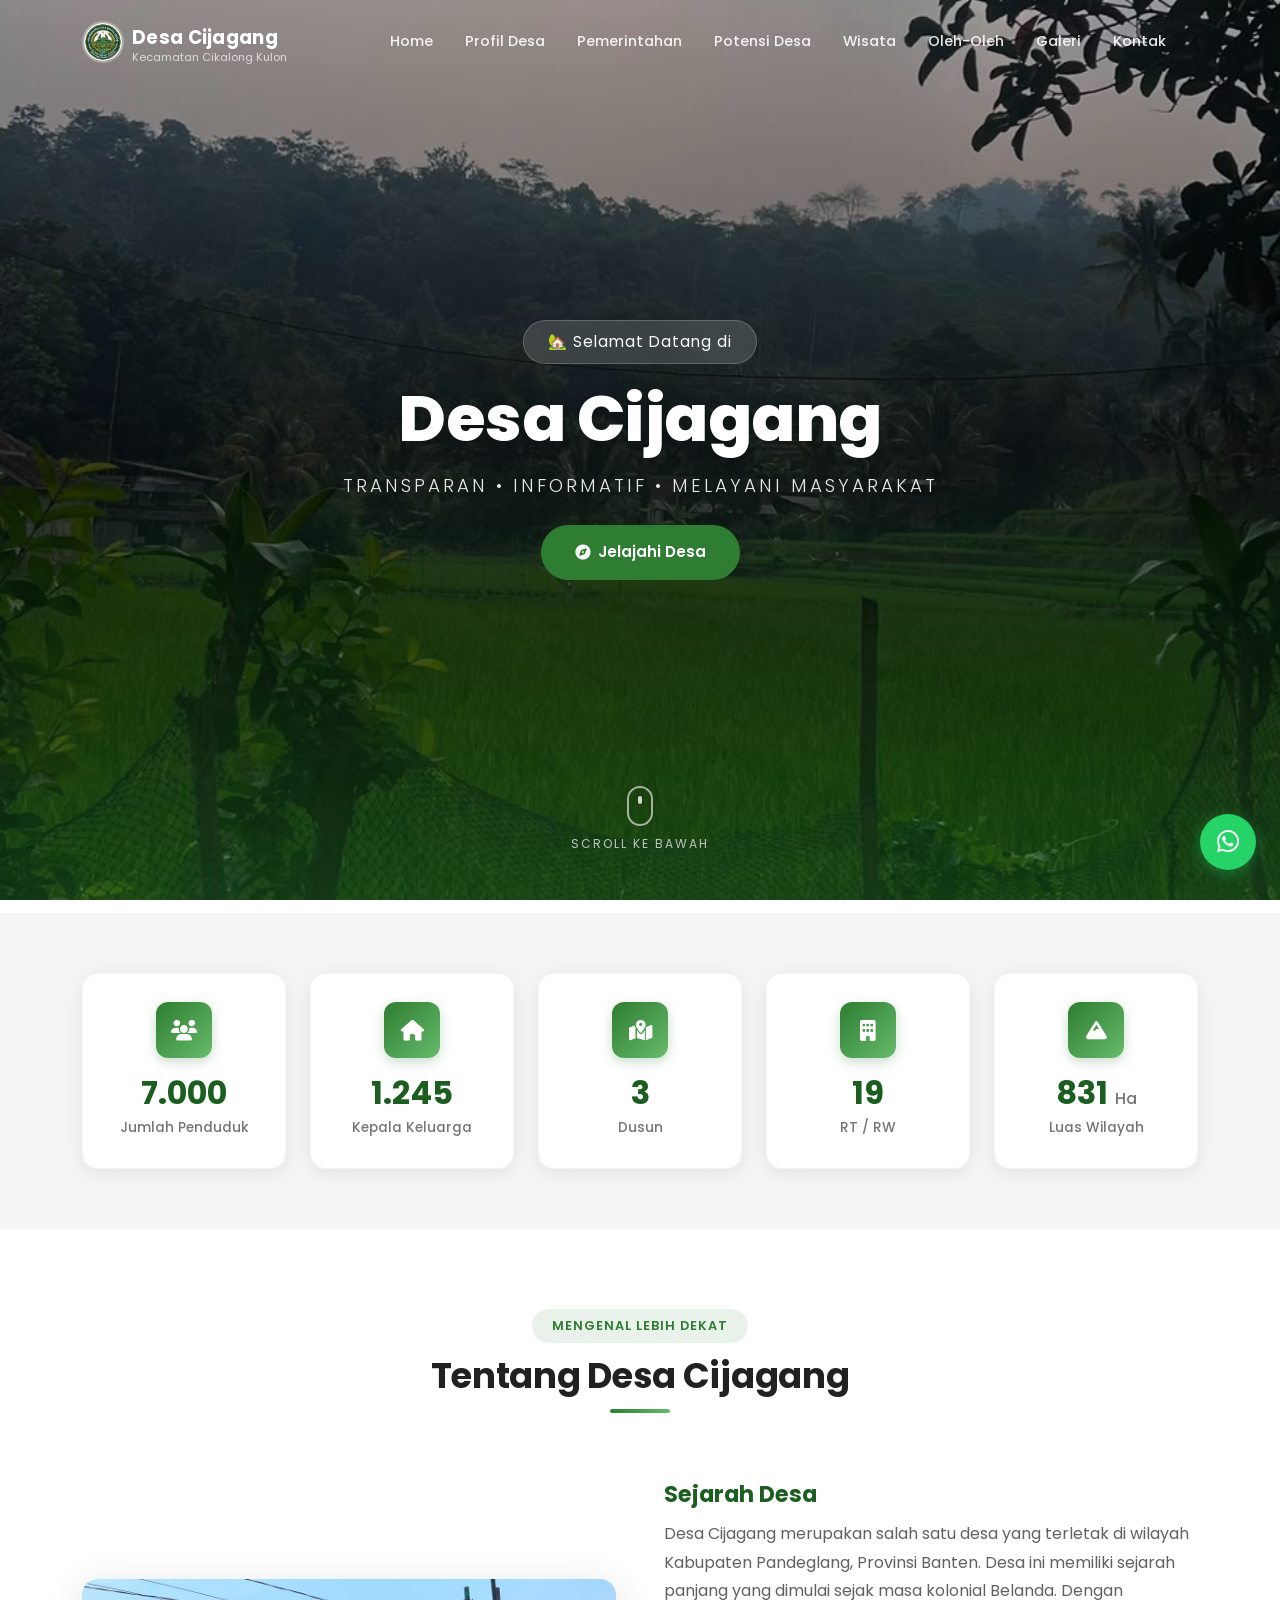
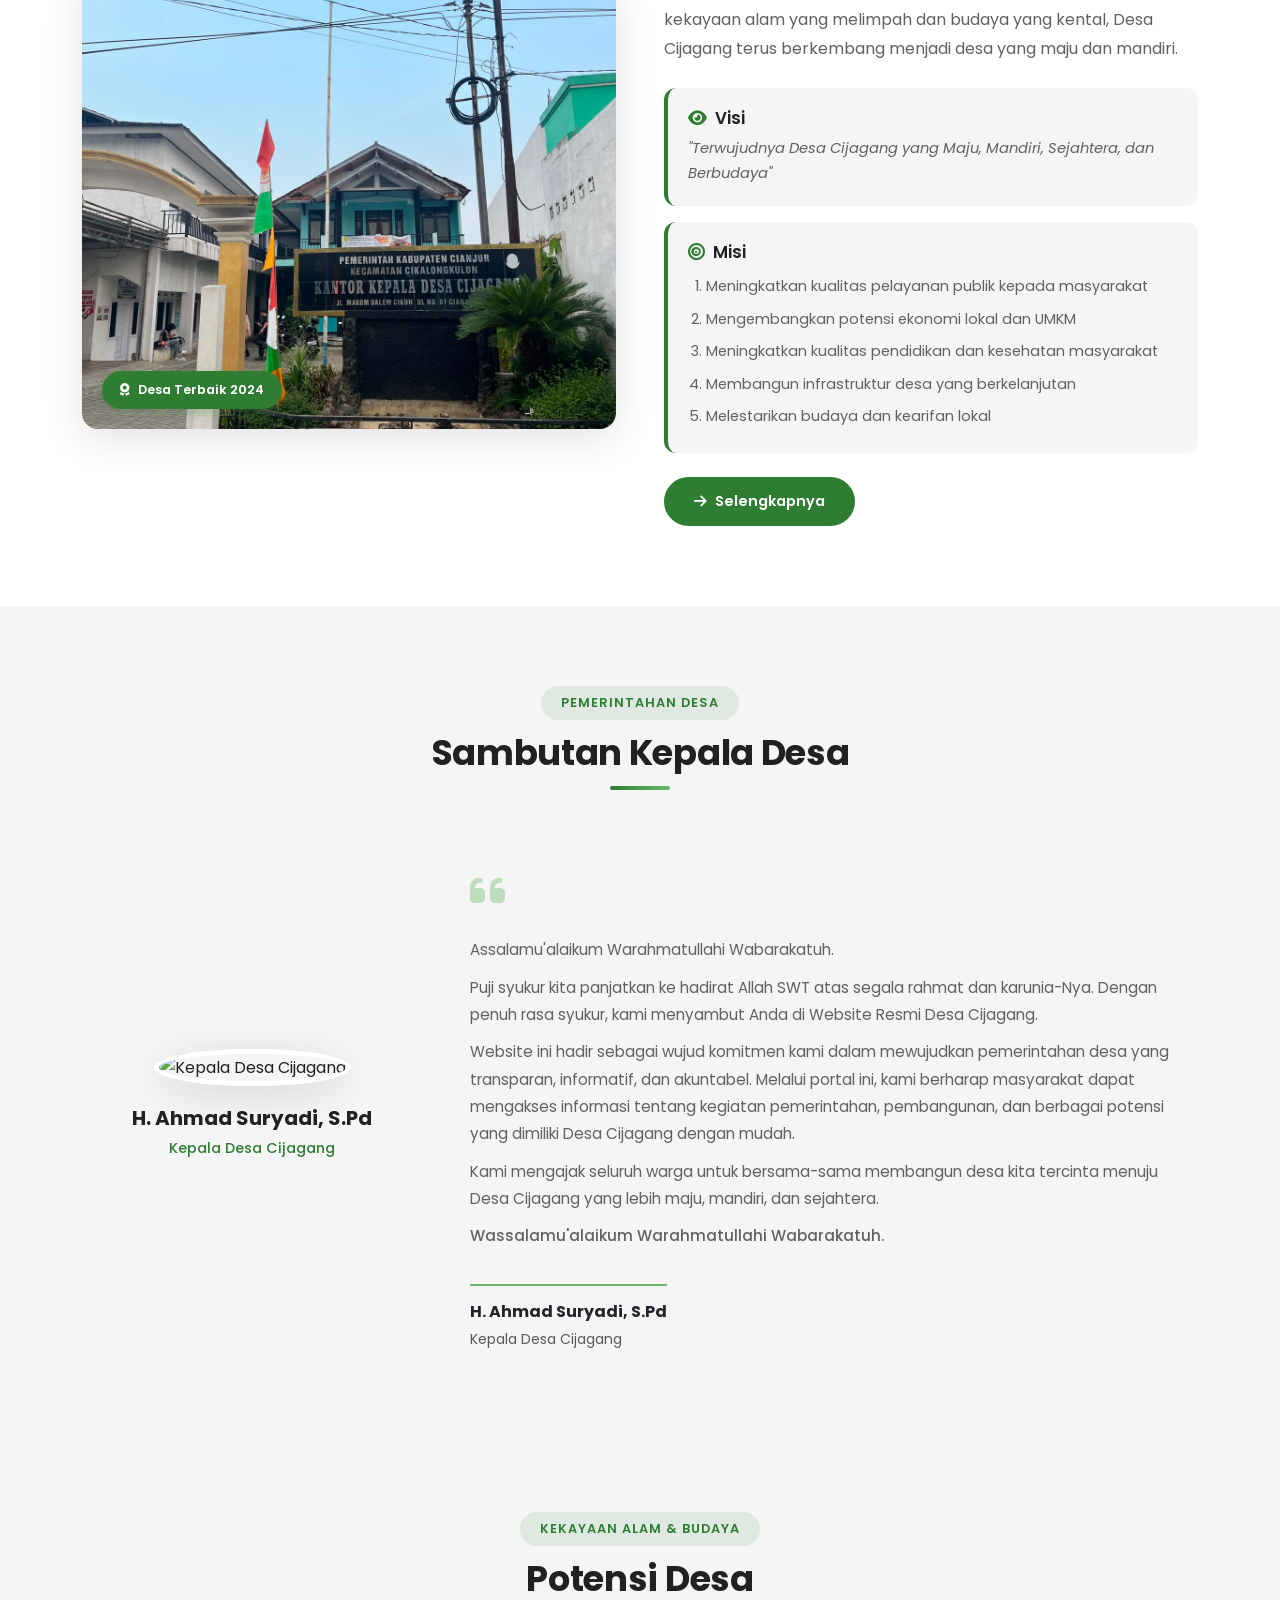
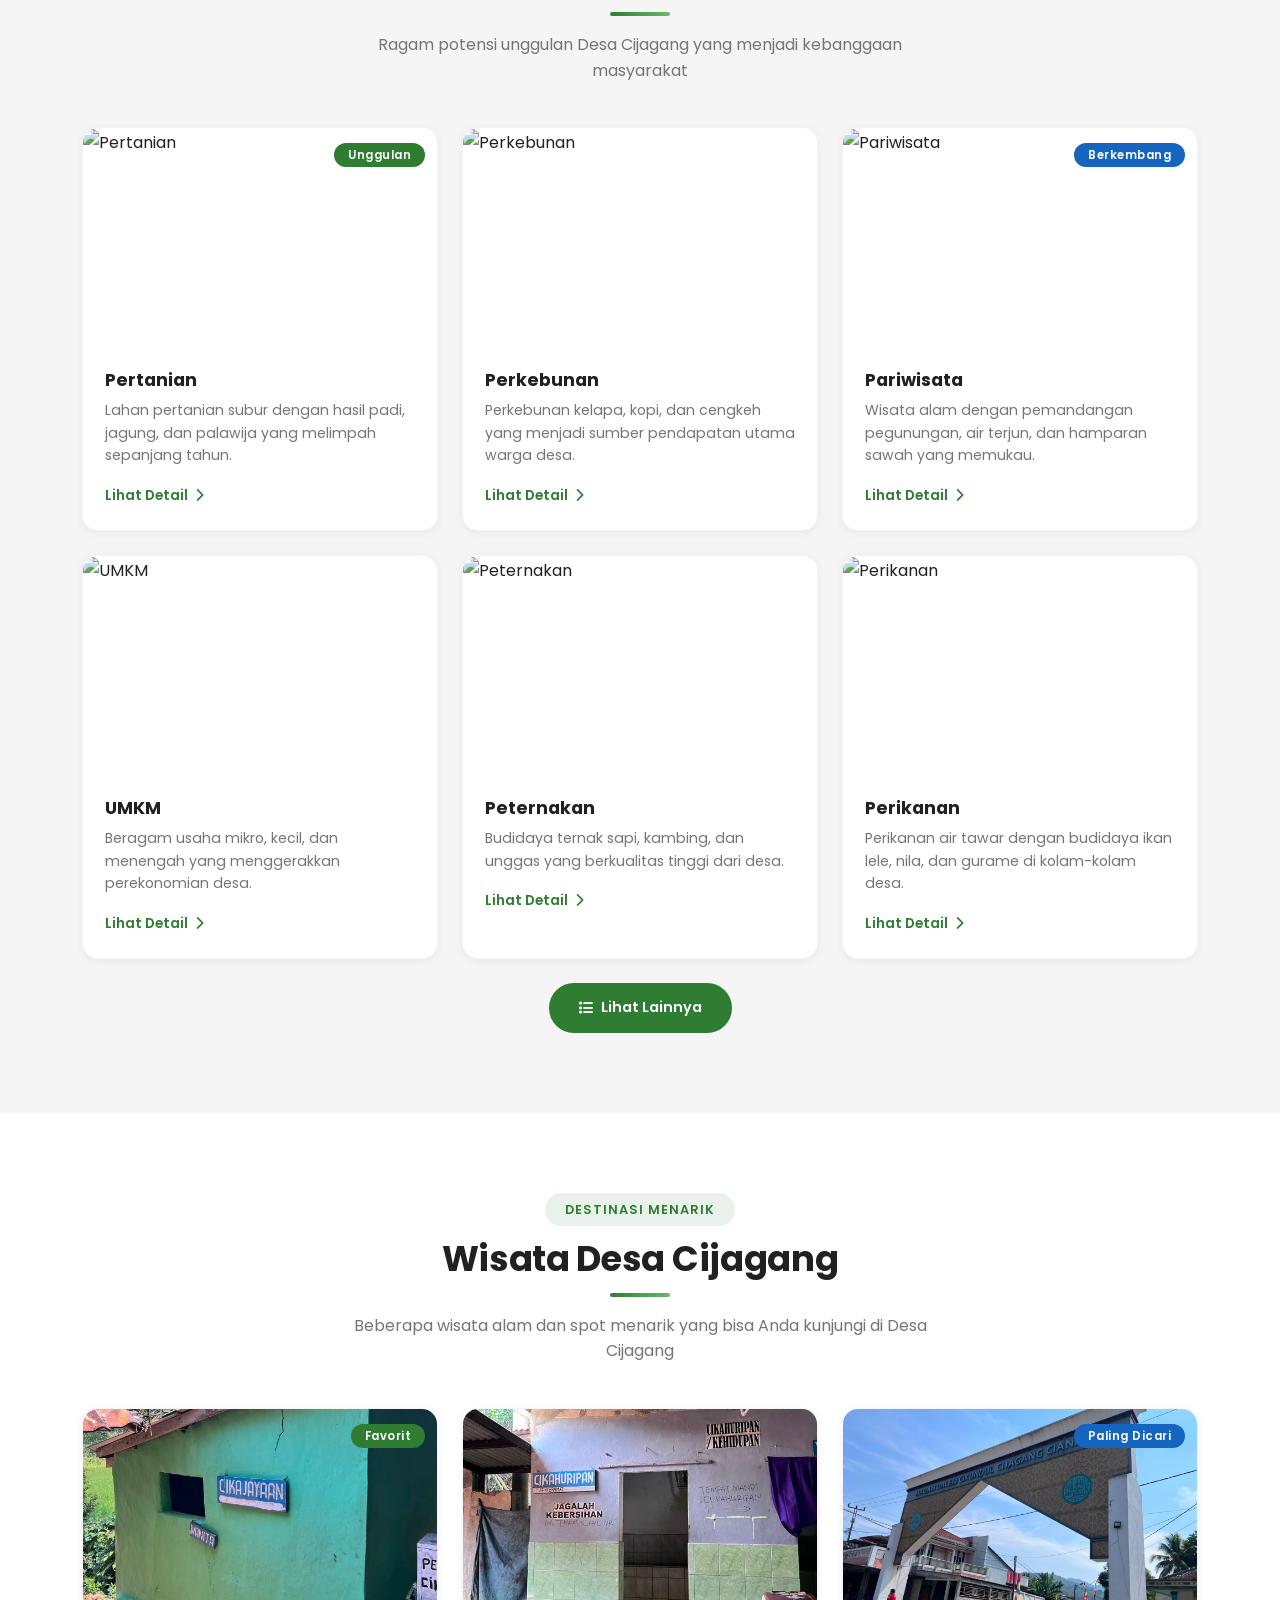
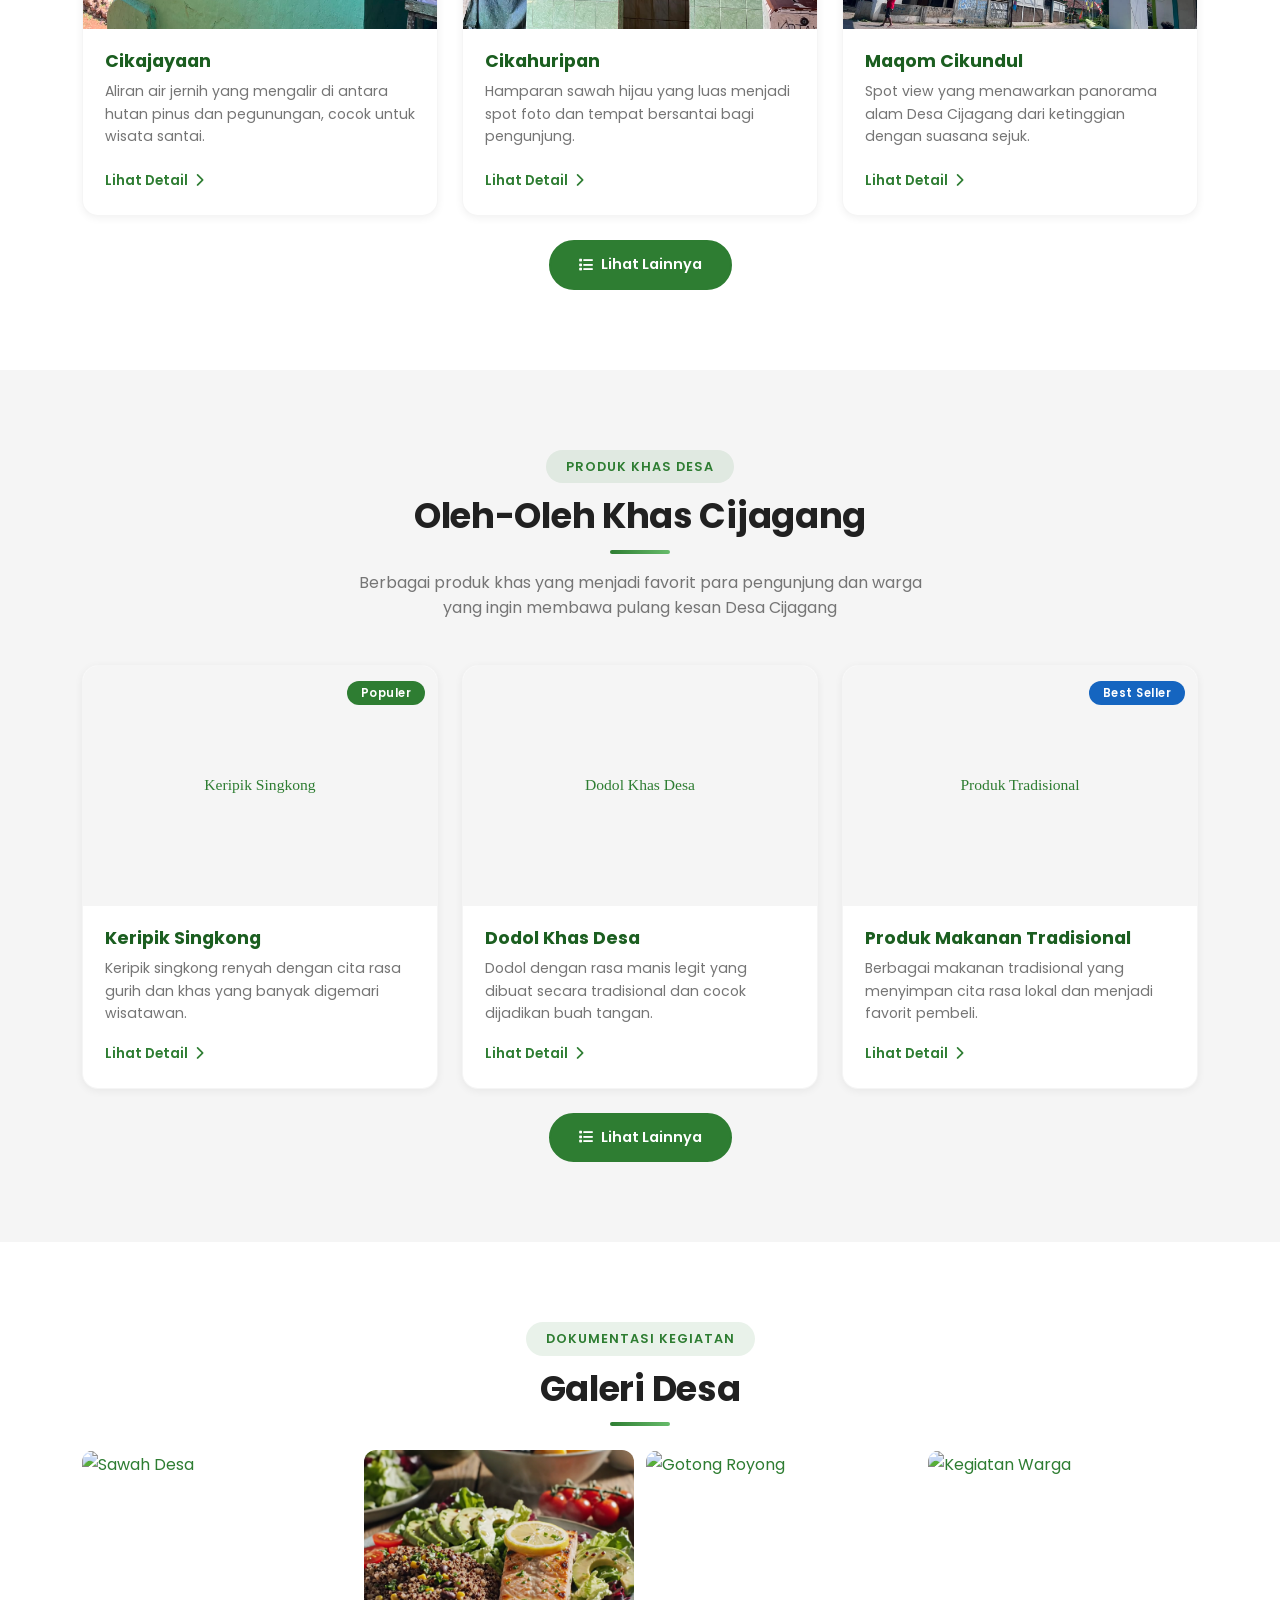
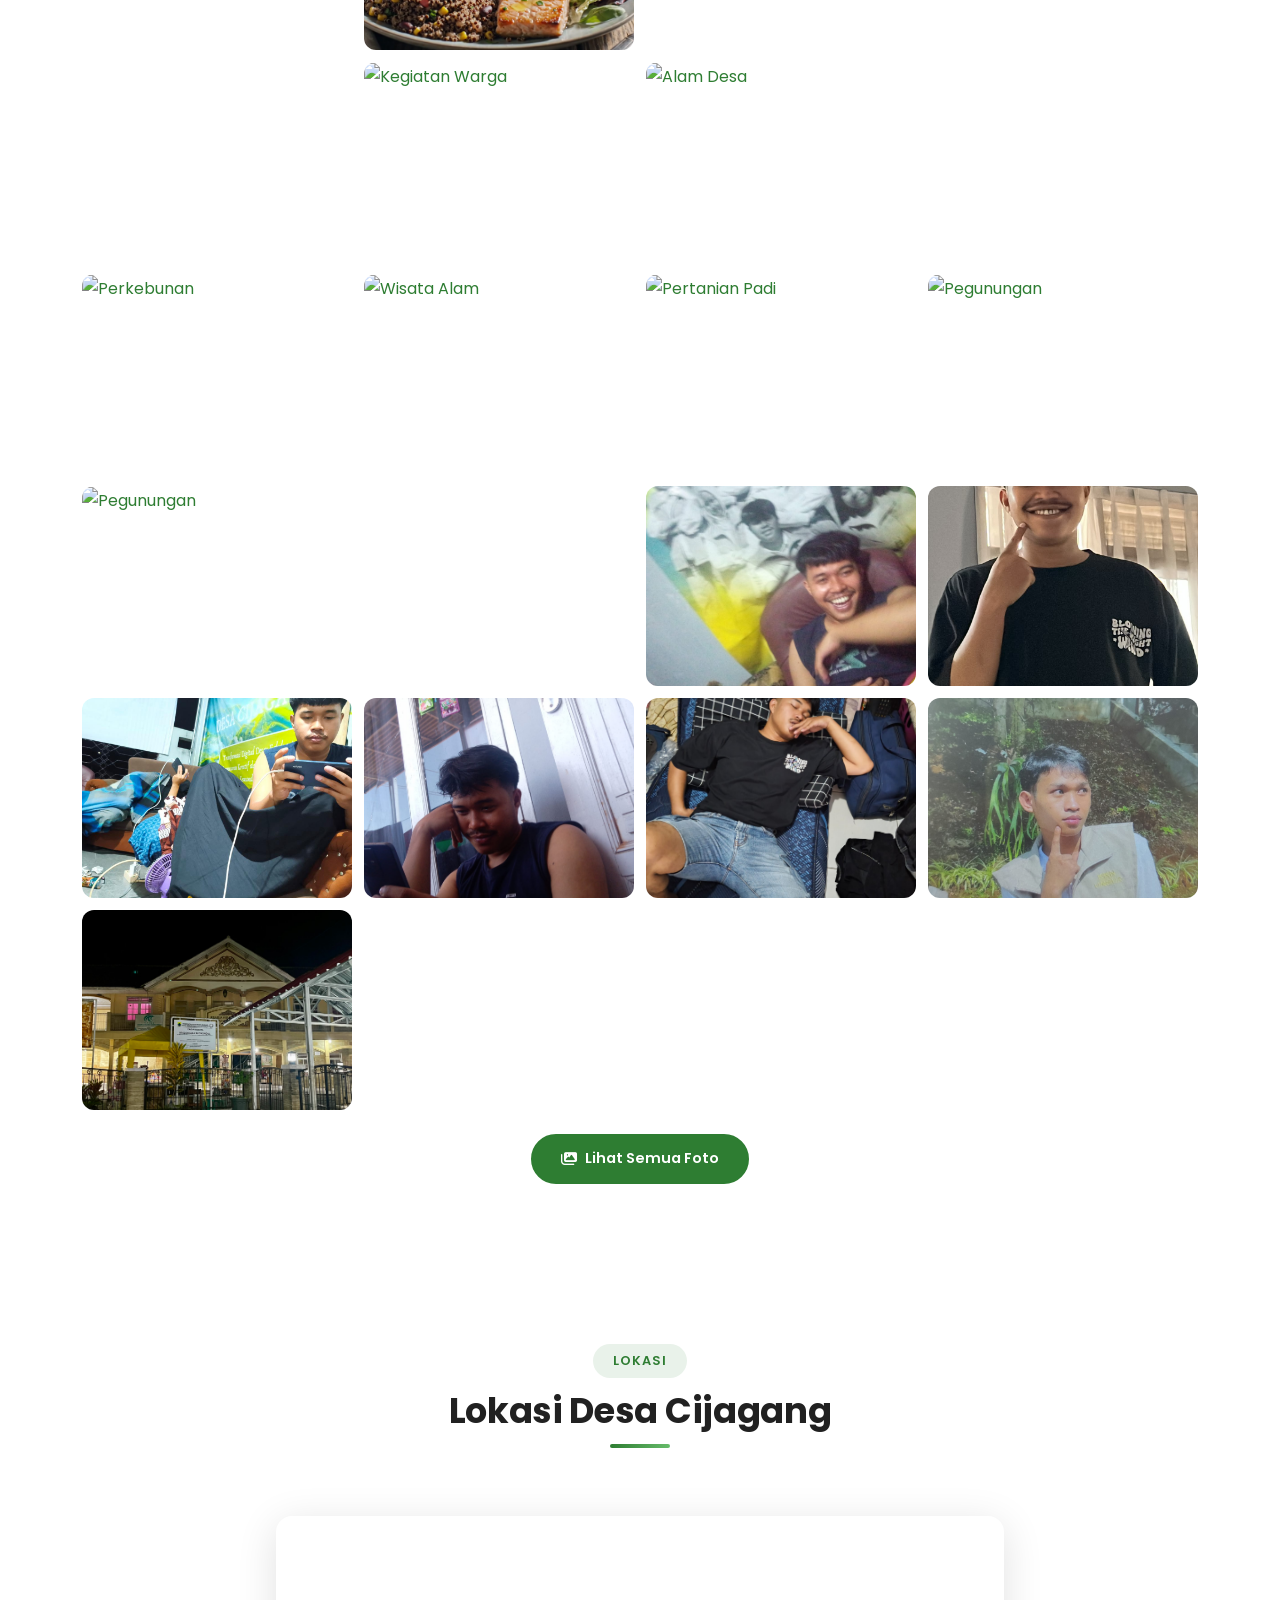
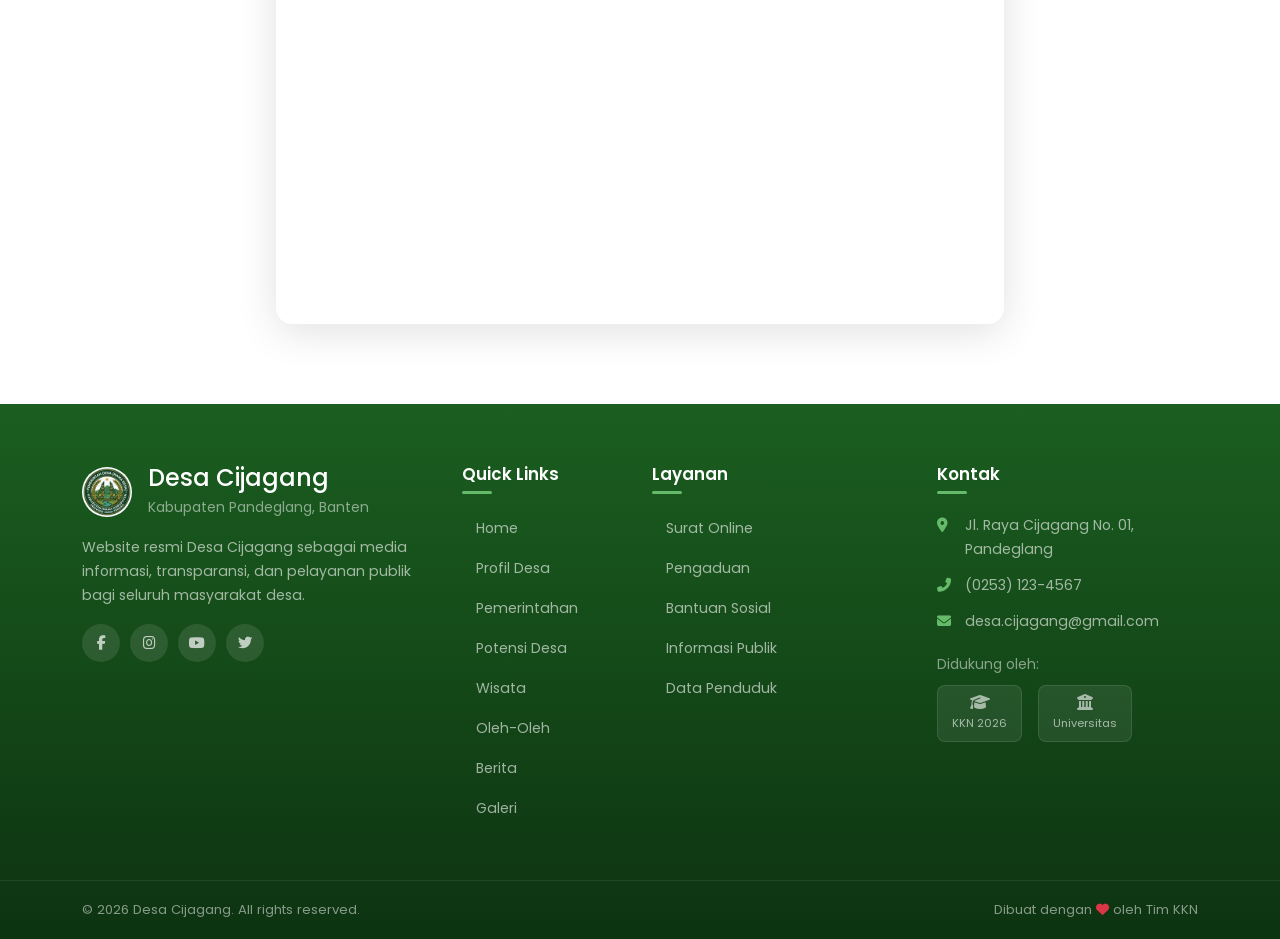
==== commit 37adedc6: "Penambahan Video" ====
--- a/index.html
+++ b/index.html
@@ -854,6 +854,16 @@
                         <div class="galeri-overlay">
                             <i class="fas fa-search-plus"></i>
                             <span>Pemandangan Sawah</span>
+                        </div>
+                    </a>
+                </div>
+                <div class="galeri-item">
+                    <a href="assets/video/contoh.mp4"
+                        class="gallery-trigger" data-title="Video Kegiatan Desa" data-type="video" data-poster="assets/images/foto1.jpeg">
+                        <img src="assets/images/makanan.png" alt="Video Kegiatan Desa" loading="lazy">
+                        <div class="galeri-overlay">
+                            <i class="fas fa-play-circle"></i>
+                            <span>Video Kegiatan</span>
                         </div>
                     </a>
                 </div>
@@ -1306,6 +1316,7 @@
                 <i class="fas fa-times"></i>
             </button>
             <img id="galleryModalImage" src="" alt="">
+            <video id="galleryModalVideo" controls playsinline preload="metadata" poster="" hidden></video>
             <div class="gallery-modal-caption" id="galleryModalTitle"></div>
         </div>
     </div>
--- a/css/style.css
+++ b/css/style.css
@@ -1439,6 +1439,20 @@
     background: var(--white);
 }
 
+.gallery-modal-dialog video {
+    width: 100%;
+    max-height: 78vh;
+    object-fit: contain;
+    border-radius: 16px;
+    box-shadow: 0 16px 48px rgba(0, 0, 0, 0.35);
+    background: #000;
+    display: none;
+}
+
+.gallery-modal.video-active .gallery-modal-dialog video {
+    display: block;
+}
+
 .gallery-modal-caption {
     color: var(--white);
     text-align: center;
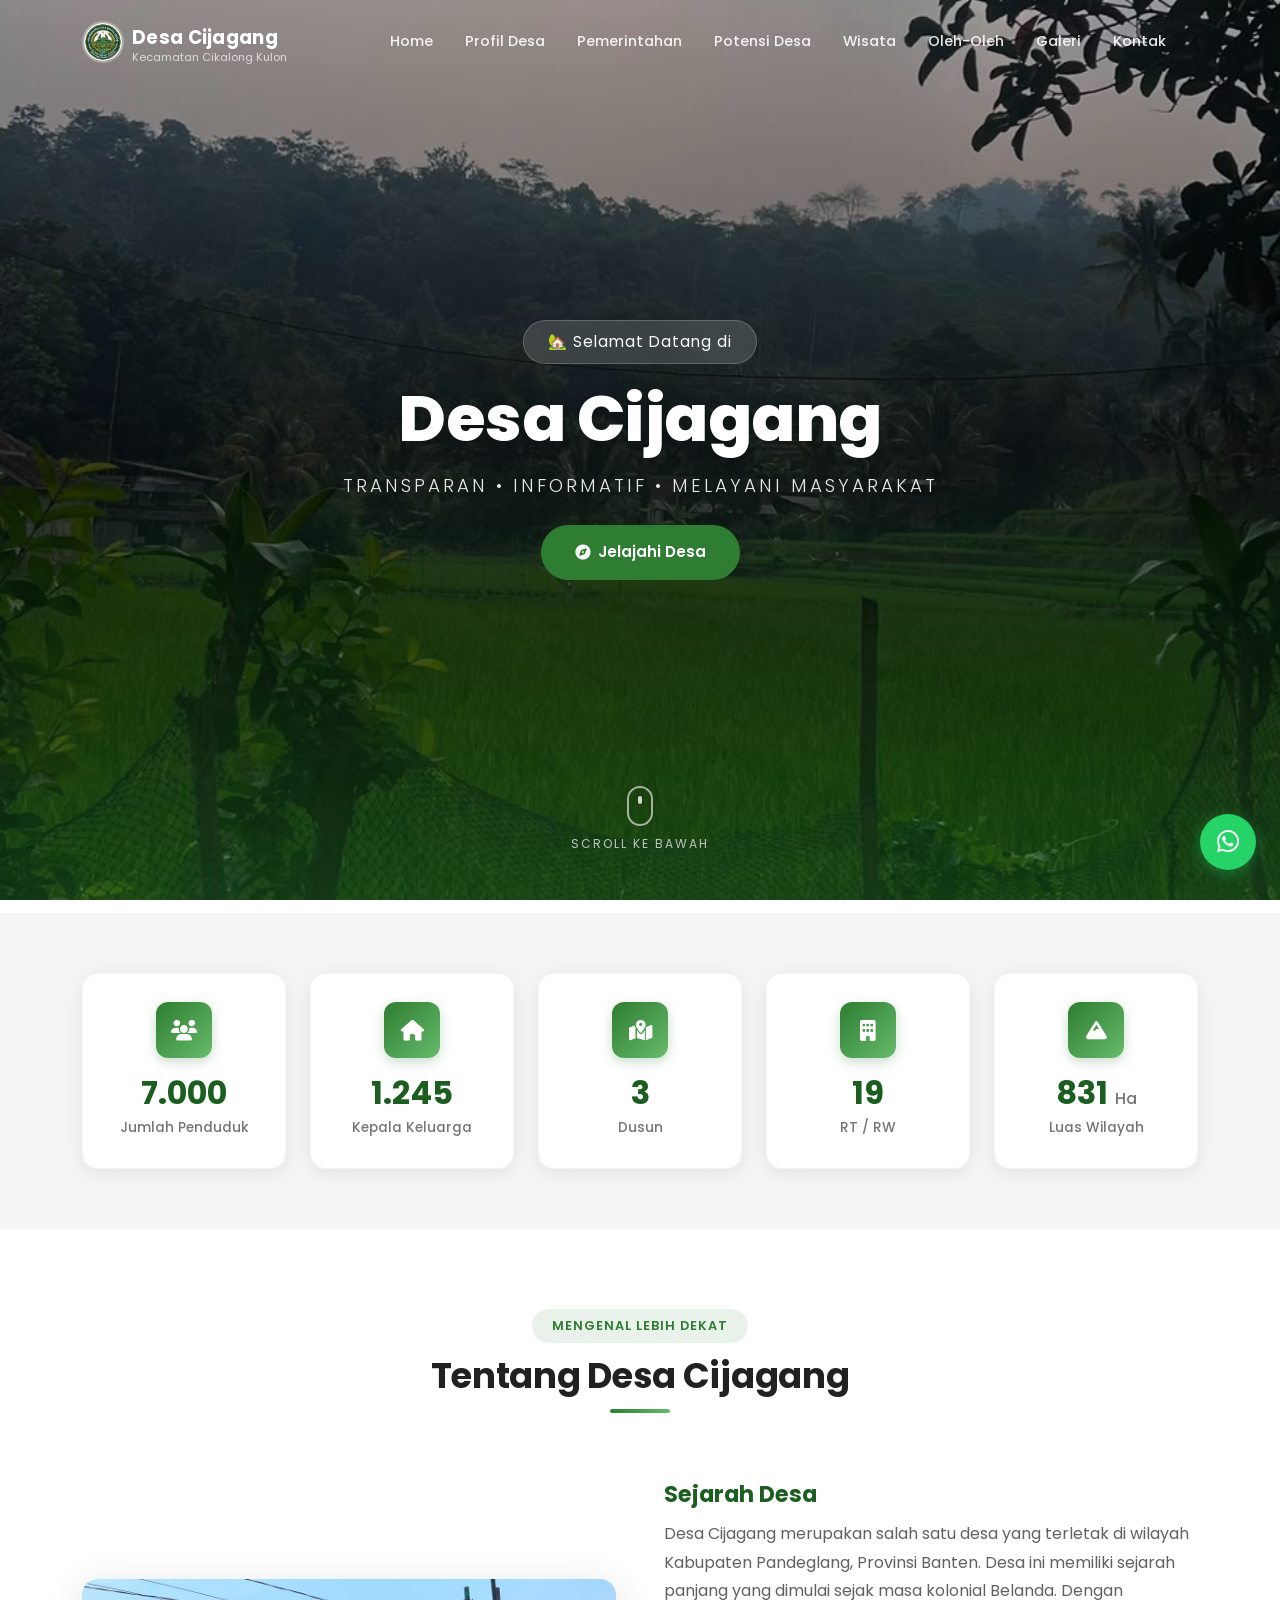
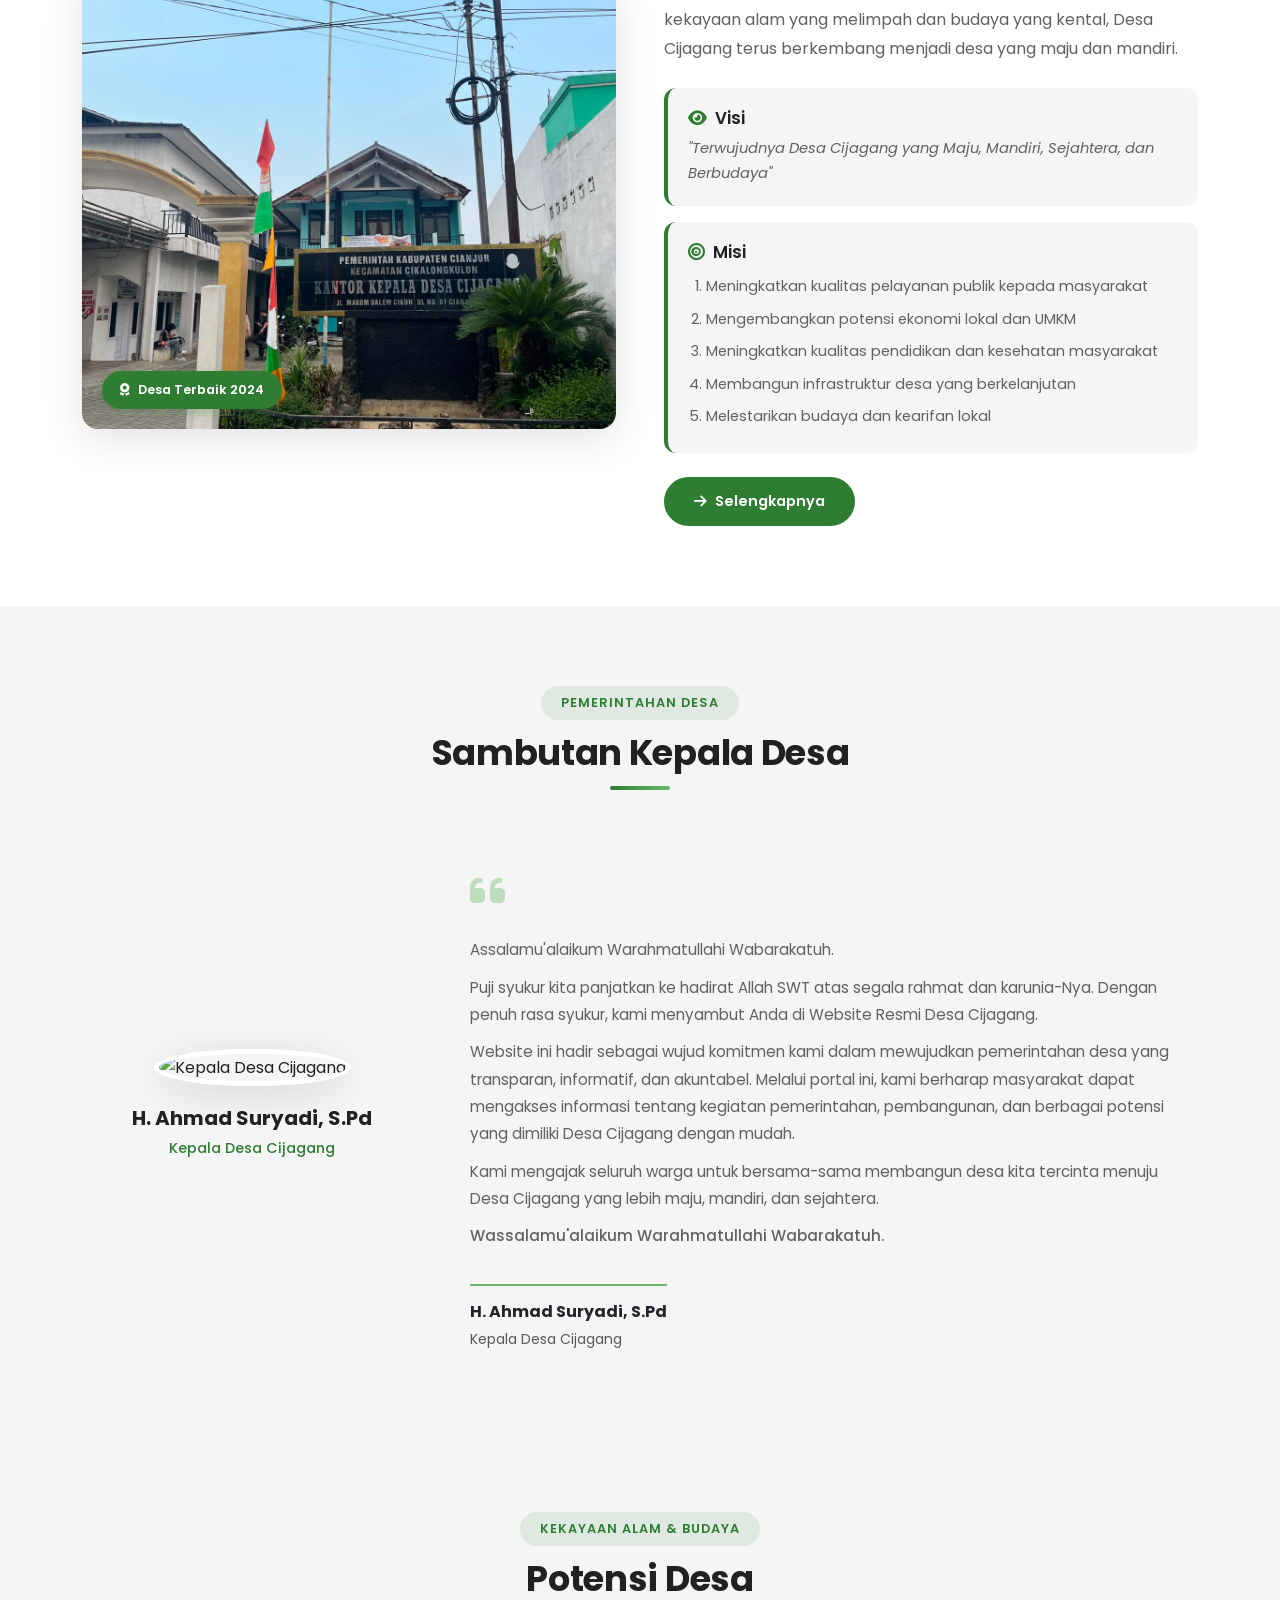
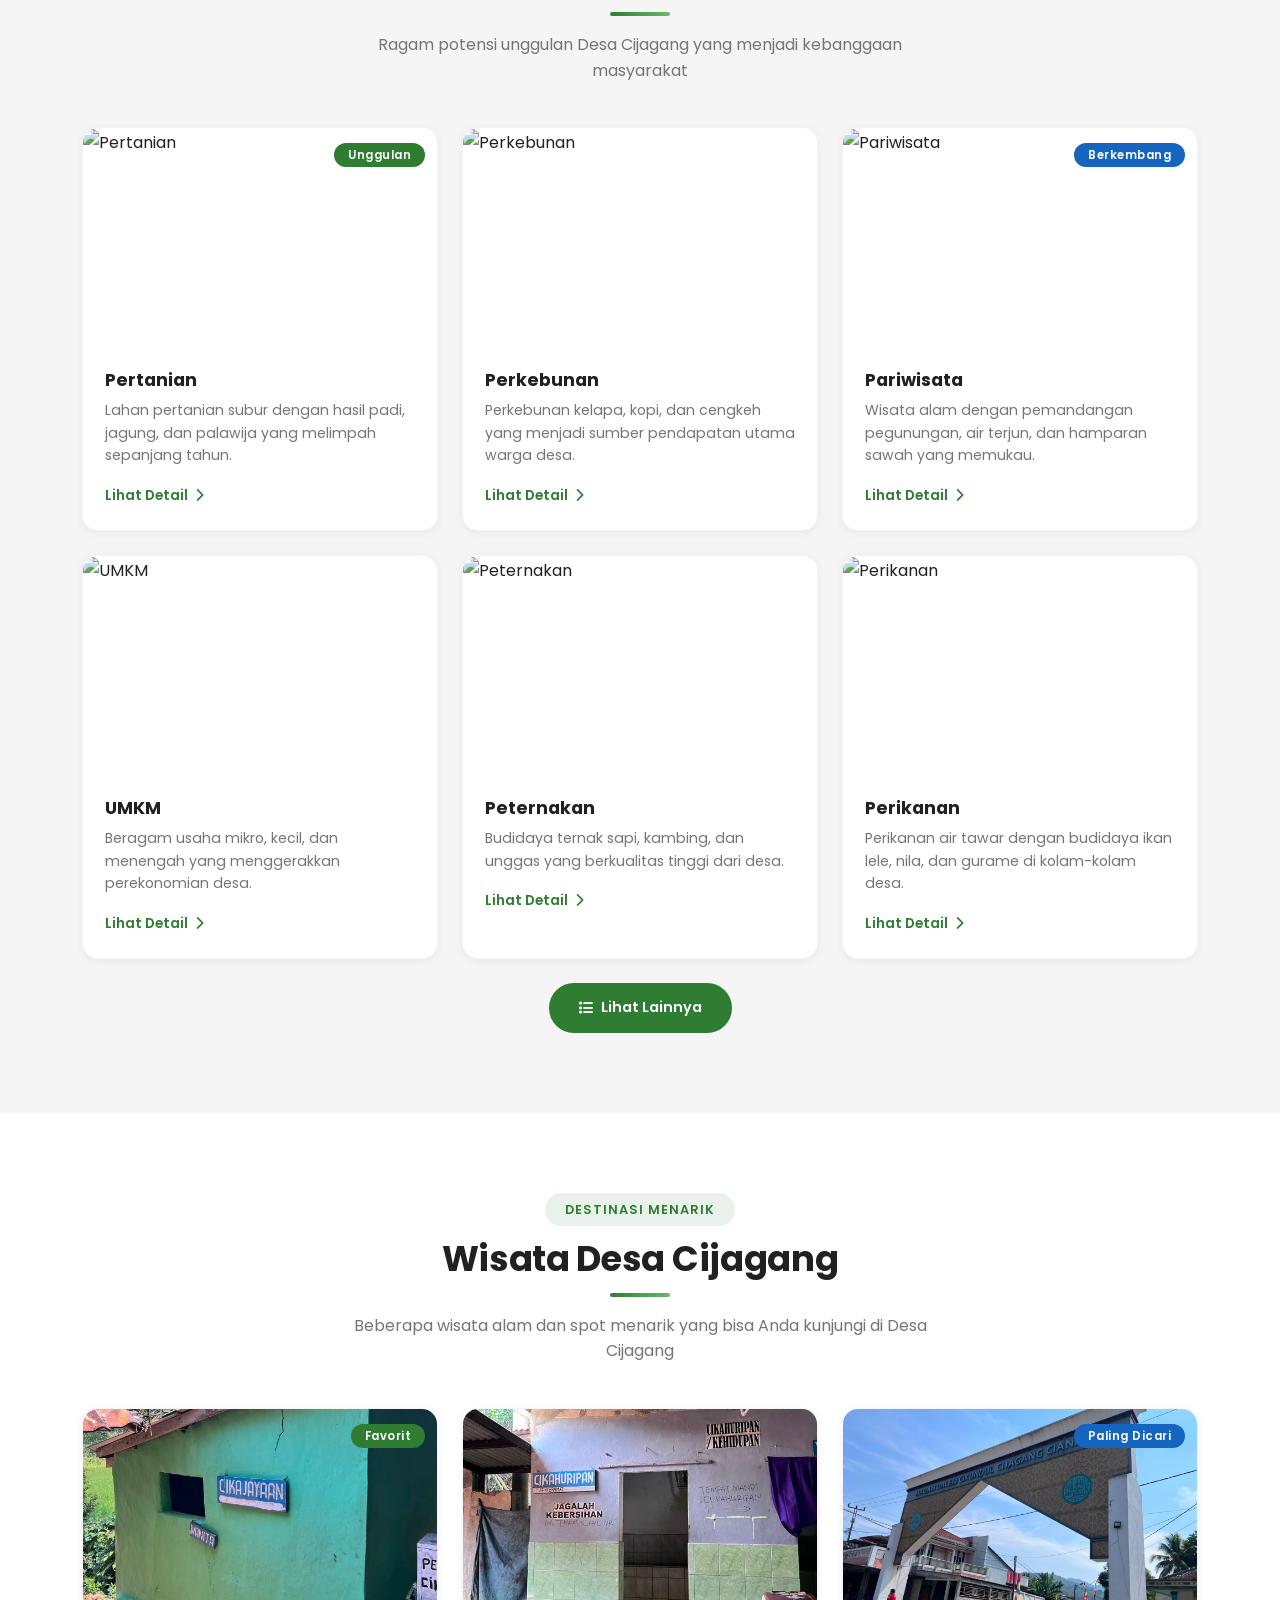
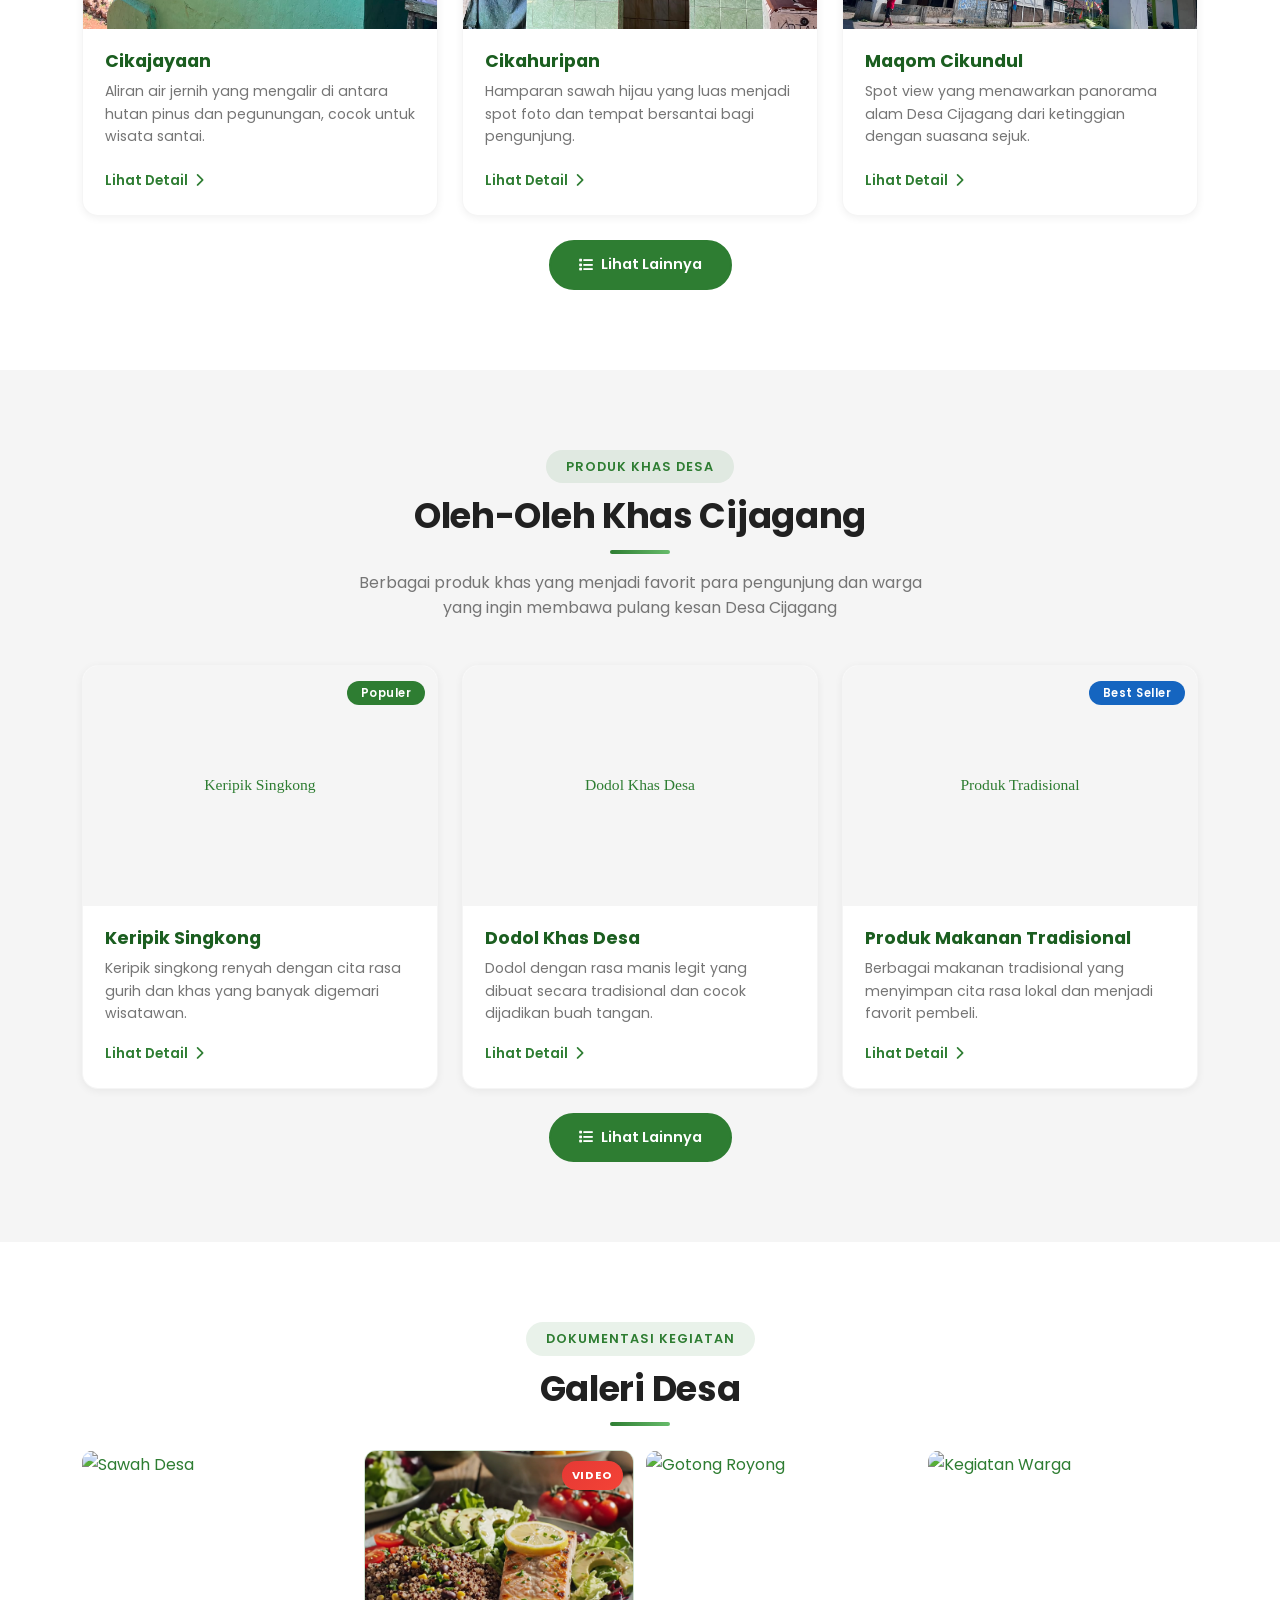
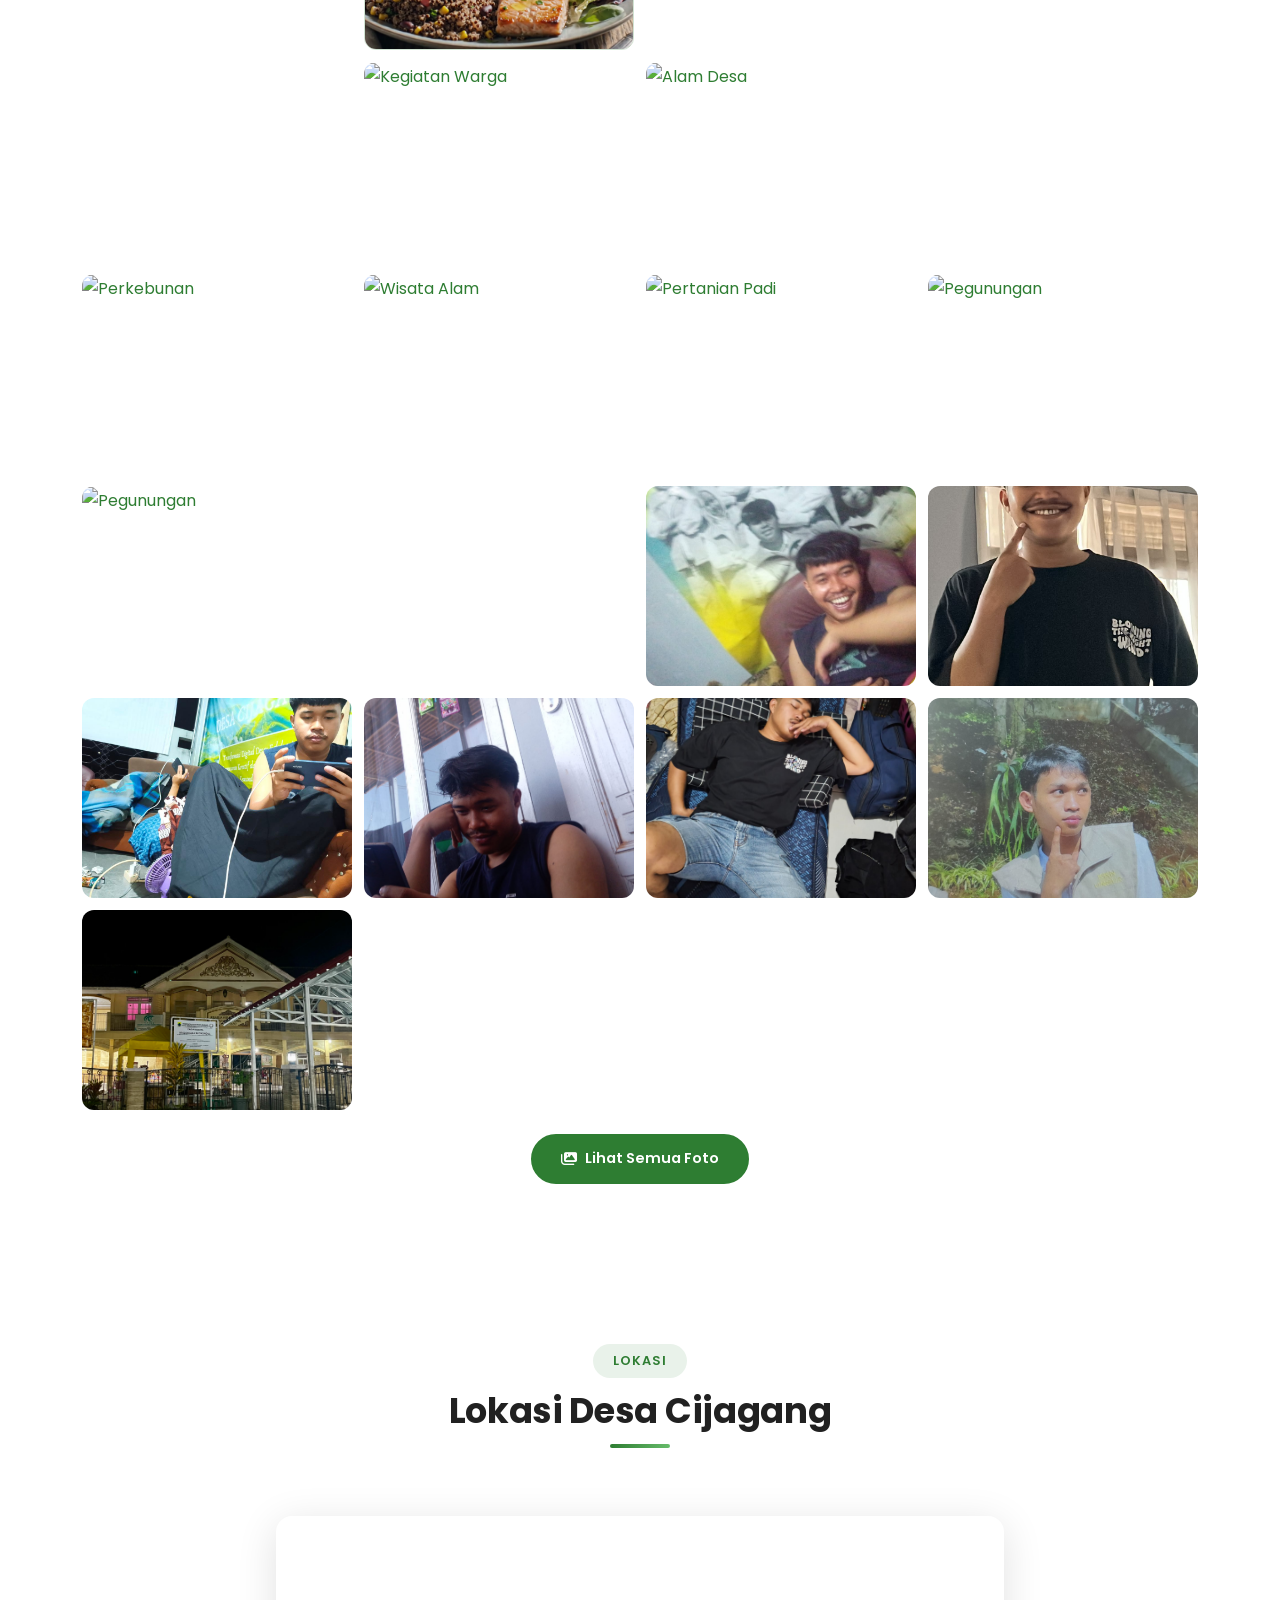
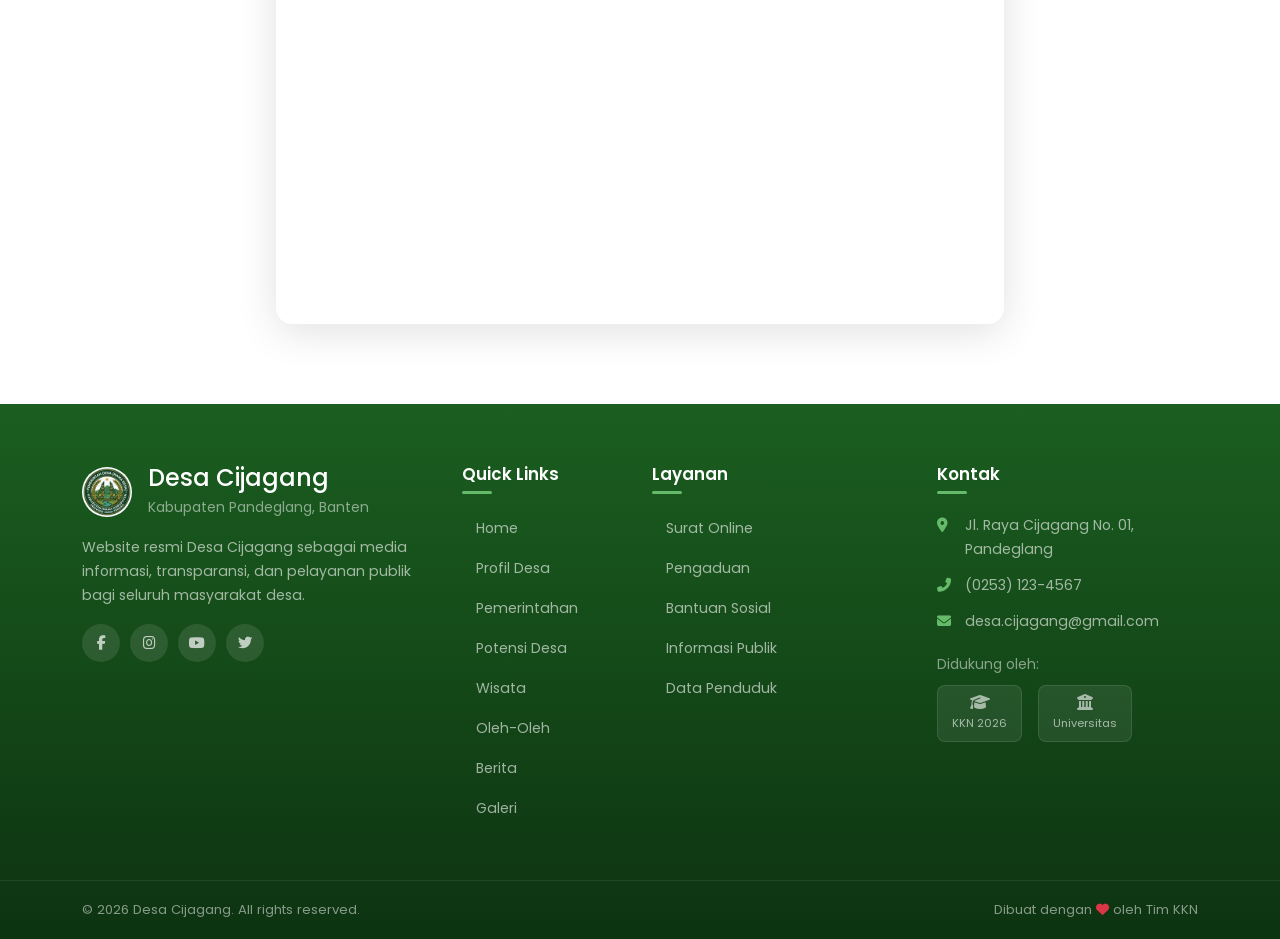
==== commit 239cf03b: "Perbaikan Video" ====
--- a/index.html
+++ b/index.html
@@ -857,11 +857,12 @@
                         </div>
                     </a>
                 </div>
-                <div class="galeri-item">
+                <div class="galeri-item galeri-video-item">
                     <a href="assets/video/contoh.mp4"
-                        class="gallery-trigger" data-title="Video Kegiatan Desa" data-type="video" data-poster="assets/images/foto1.jpeg">
+                        class="gallery-trigger" data-title="Video Kegiatan Desa" data-type="video" data-poster="assets/images/makanan.png">
                         <img src="assets/images/makanan.png" alt="Video Kegiatan Desa" loading="lazy">
                         <div class="galeri-overlay">
+                            <span class="galeri-video-badge"><i class="fas fa-video"></i> Video</span>
                             <i class="fas fa-play-circle"></i>
                             <span>Video Kegiatan</span>
                         </div>
--- a/css/style.css
+++ b/css/style.css
@@ -1363,6 +1363,27 @@
     grid-column: span 2;
 }
 
+.galeri-video-item {
+    border: 1px solid rgba(46, 125, 50, 0.22);
+    box-shadow: 0 0 0 1px rgba(255, 255, 255, 0.2) inset;
+}
+
+.galeri-video-item::before {
+    content: 'VIDEO';
+    position: absolute;
+    top: 10px;
+    right: 10px;
+    z-index: 2;
+    padding: 5px 10px;
+    border-radius: 999px;
+    background: linear-gradient(135deg, #e53935 0%, #f44336 100%);
+    color: var(--white);
+    font-size: 0.7rem;
+    font-weight: 700;
+    letter-spacing: 0.08em;
+    box-shadow: 0 4px 12px rgba(0, 0, 0, 0.2);
+}
+
 .galeri-overlay {
     position: absolute;
     top: 0;
@@ -1391,6 +1412,20 @@
 .galeri-overlay span {
     font-size: 0.85rem;
     font-weight: 500;
+}
+
+.galeri-video-badge {
+    display: inline-flex;
+    align-items: center;
+    gap: 6px;
+    padding: 6px 10px;
+    margin-bottom: 10px;
+    border-radius: 999px;
+    background: rgba(255, 255, 255, 0.2);
+    border: 1px solid rgba(255, 255, 255, 0.25);
+    font-size: 0.78rem;
+    font-weight: 600;
+    letter-spacing: 0.02em;
 }
 
 /* ============================================
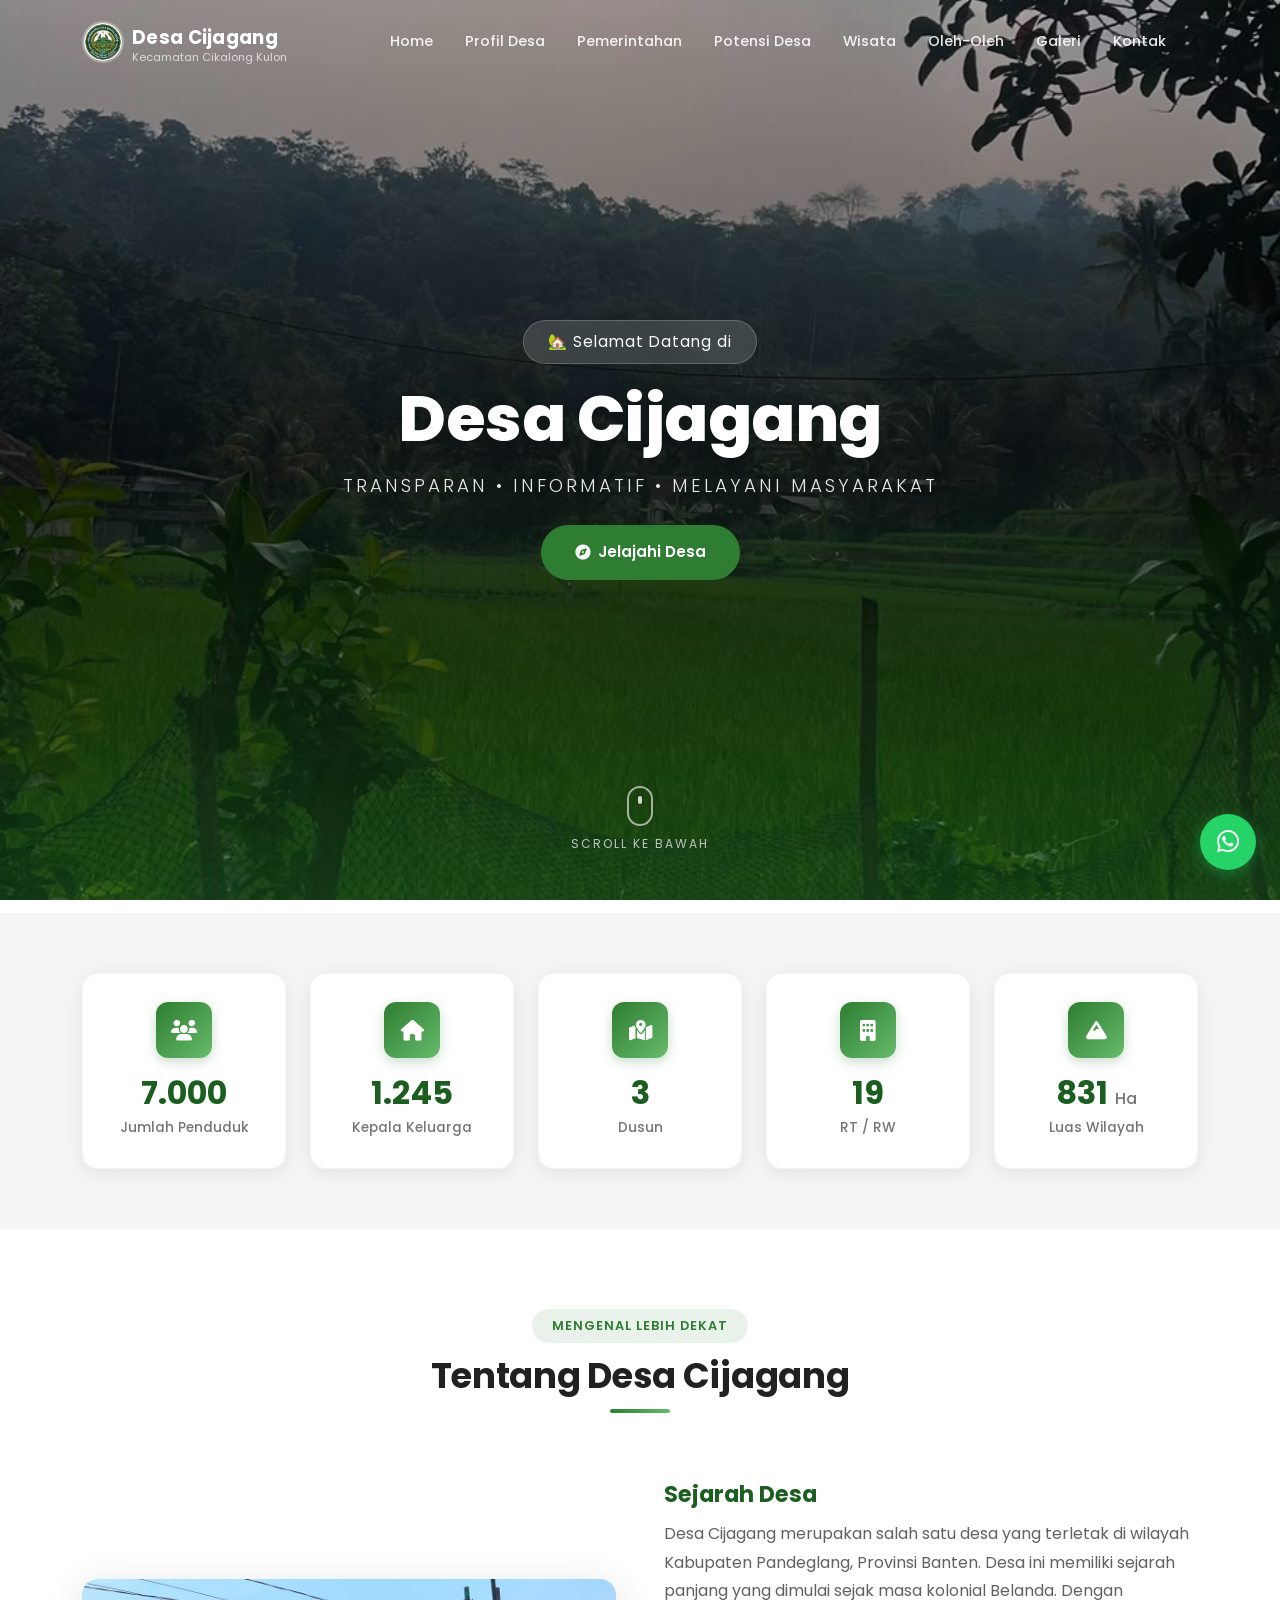
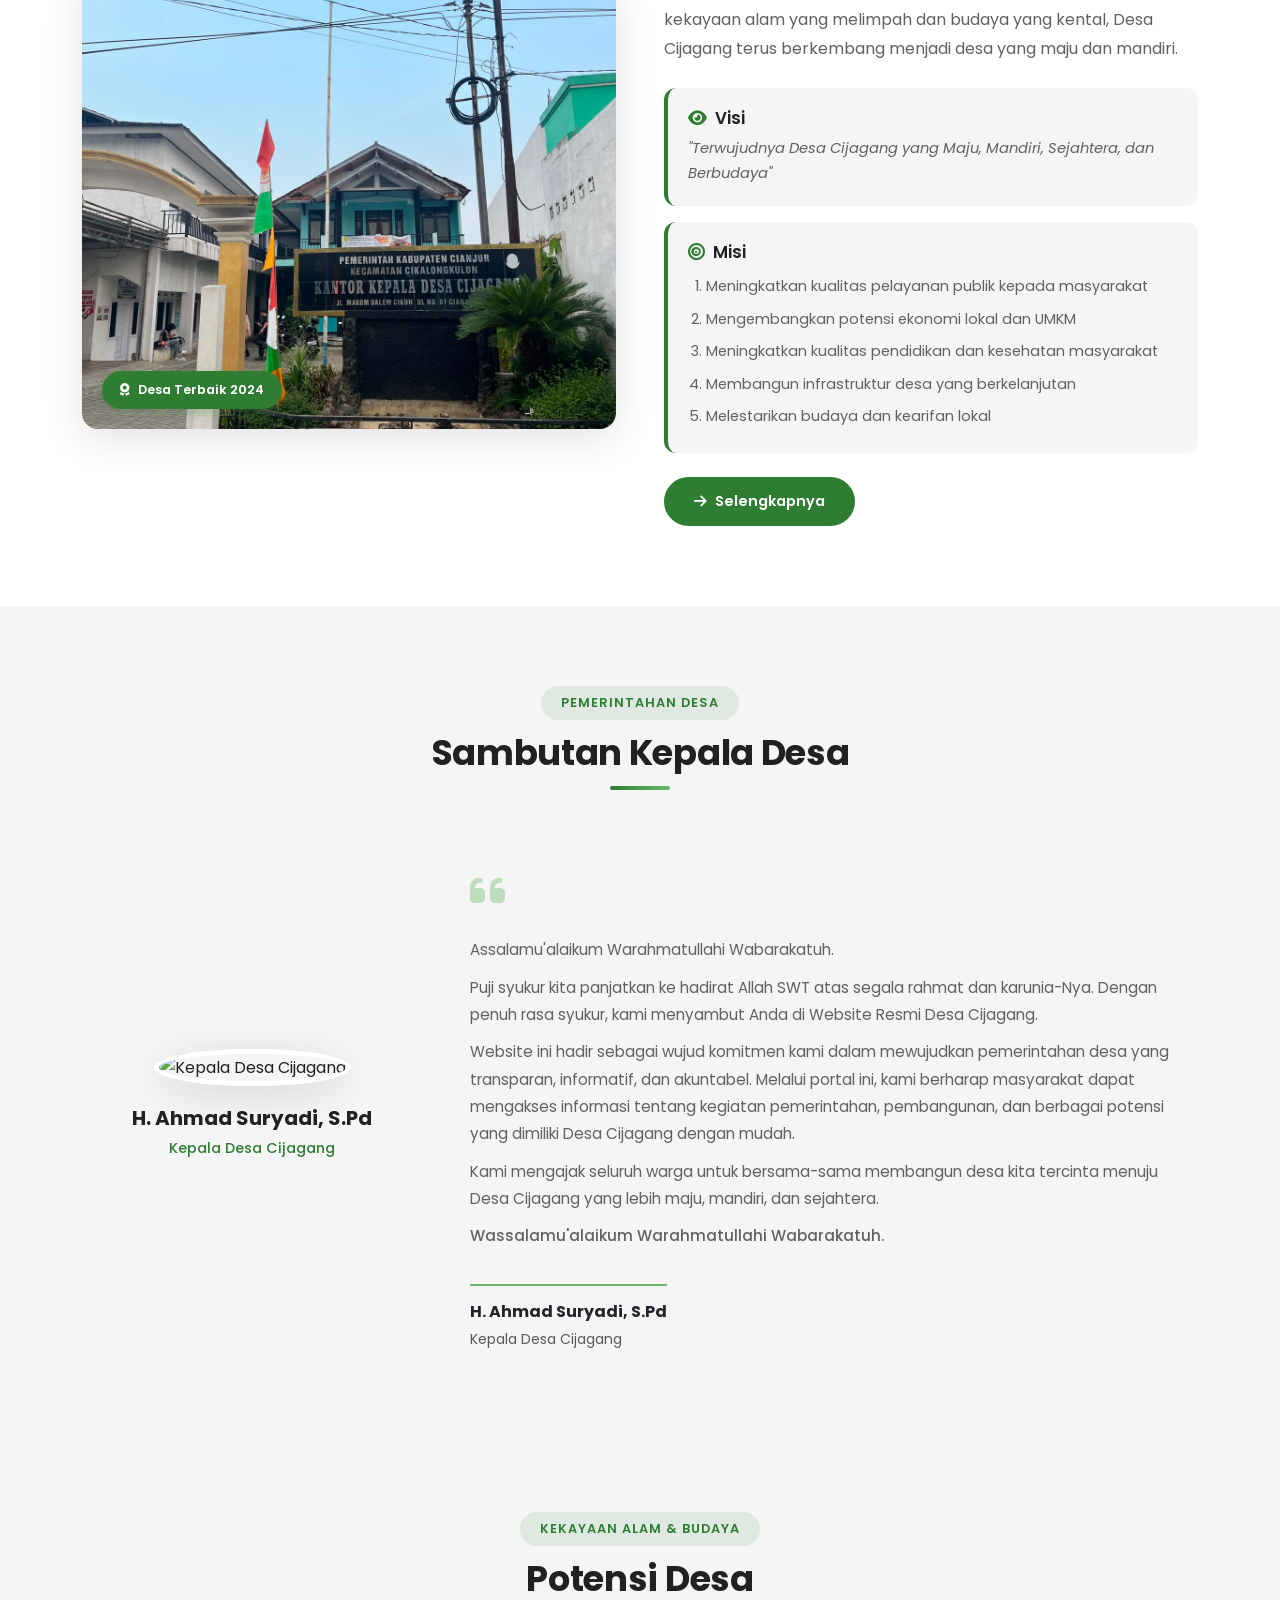
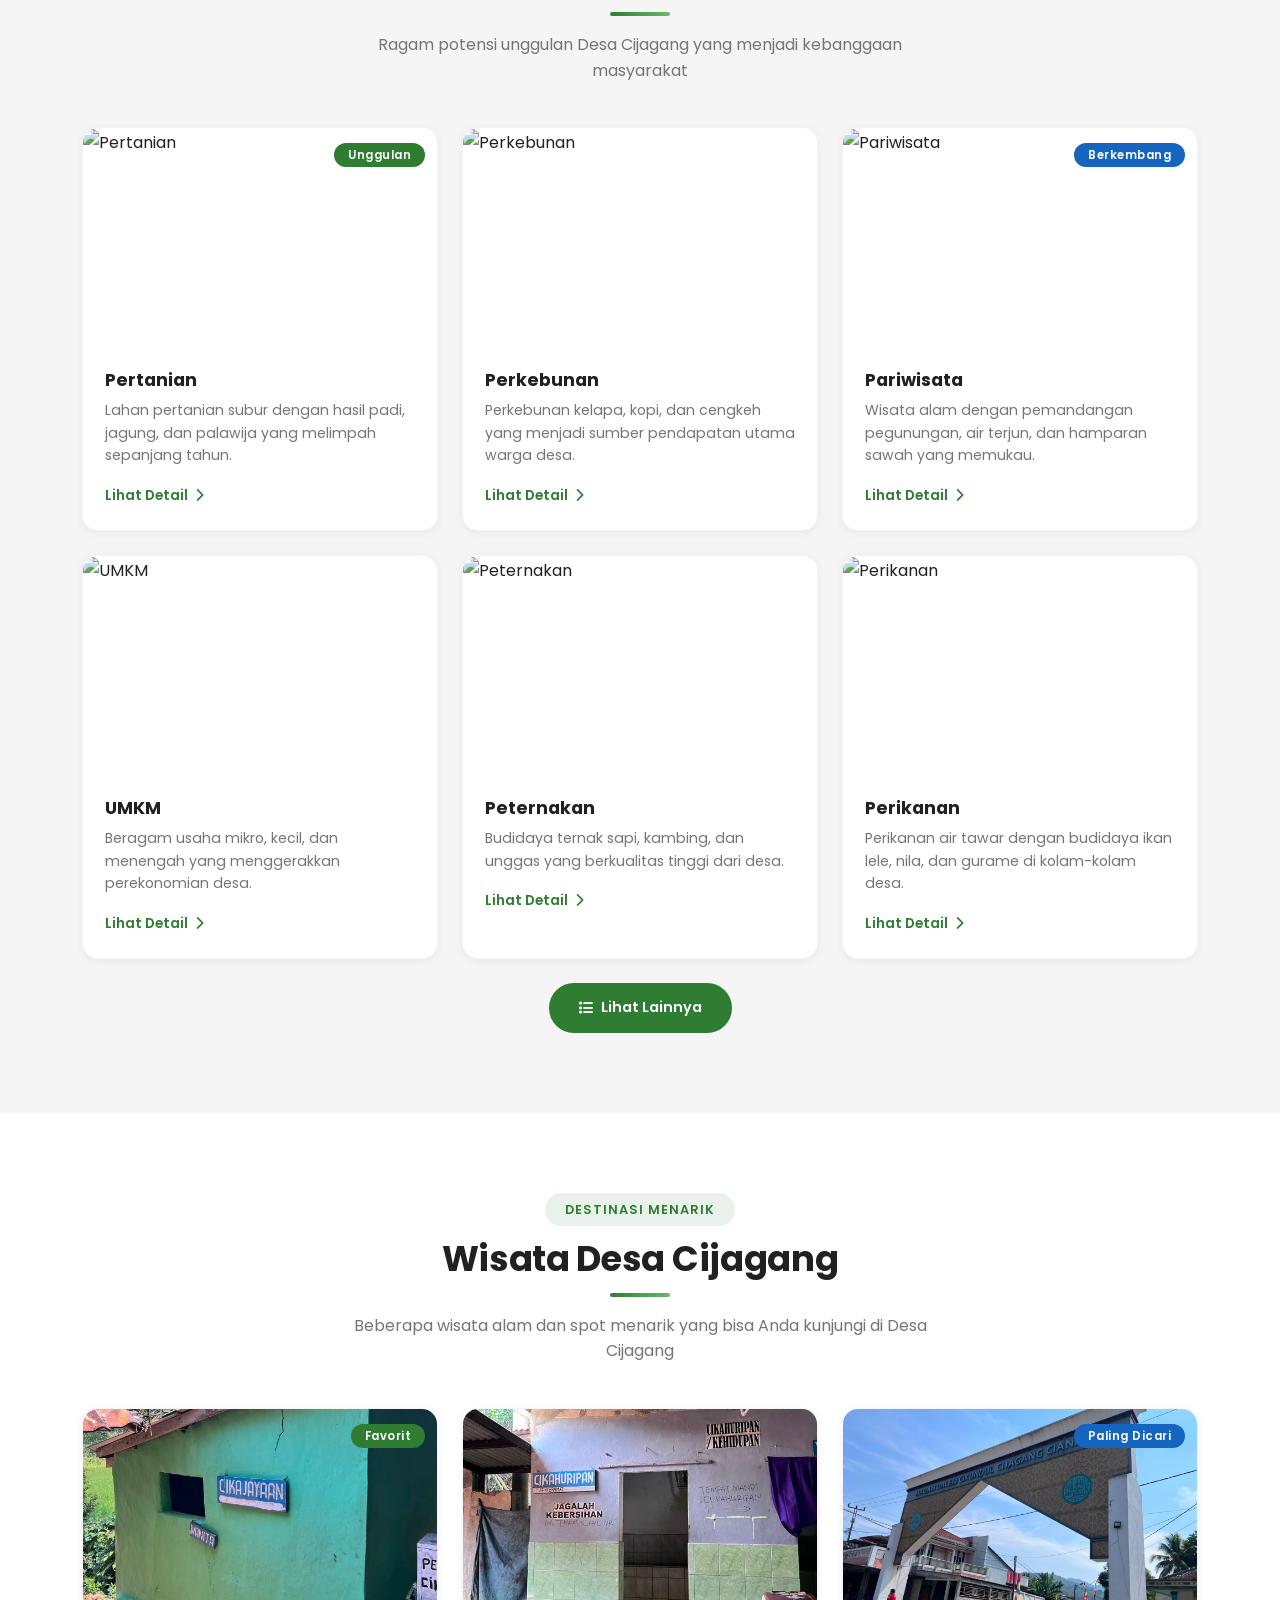
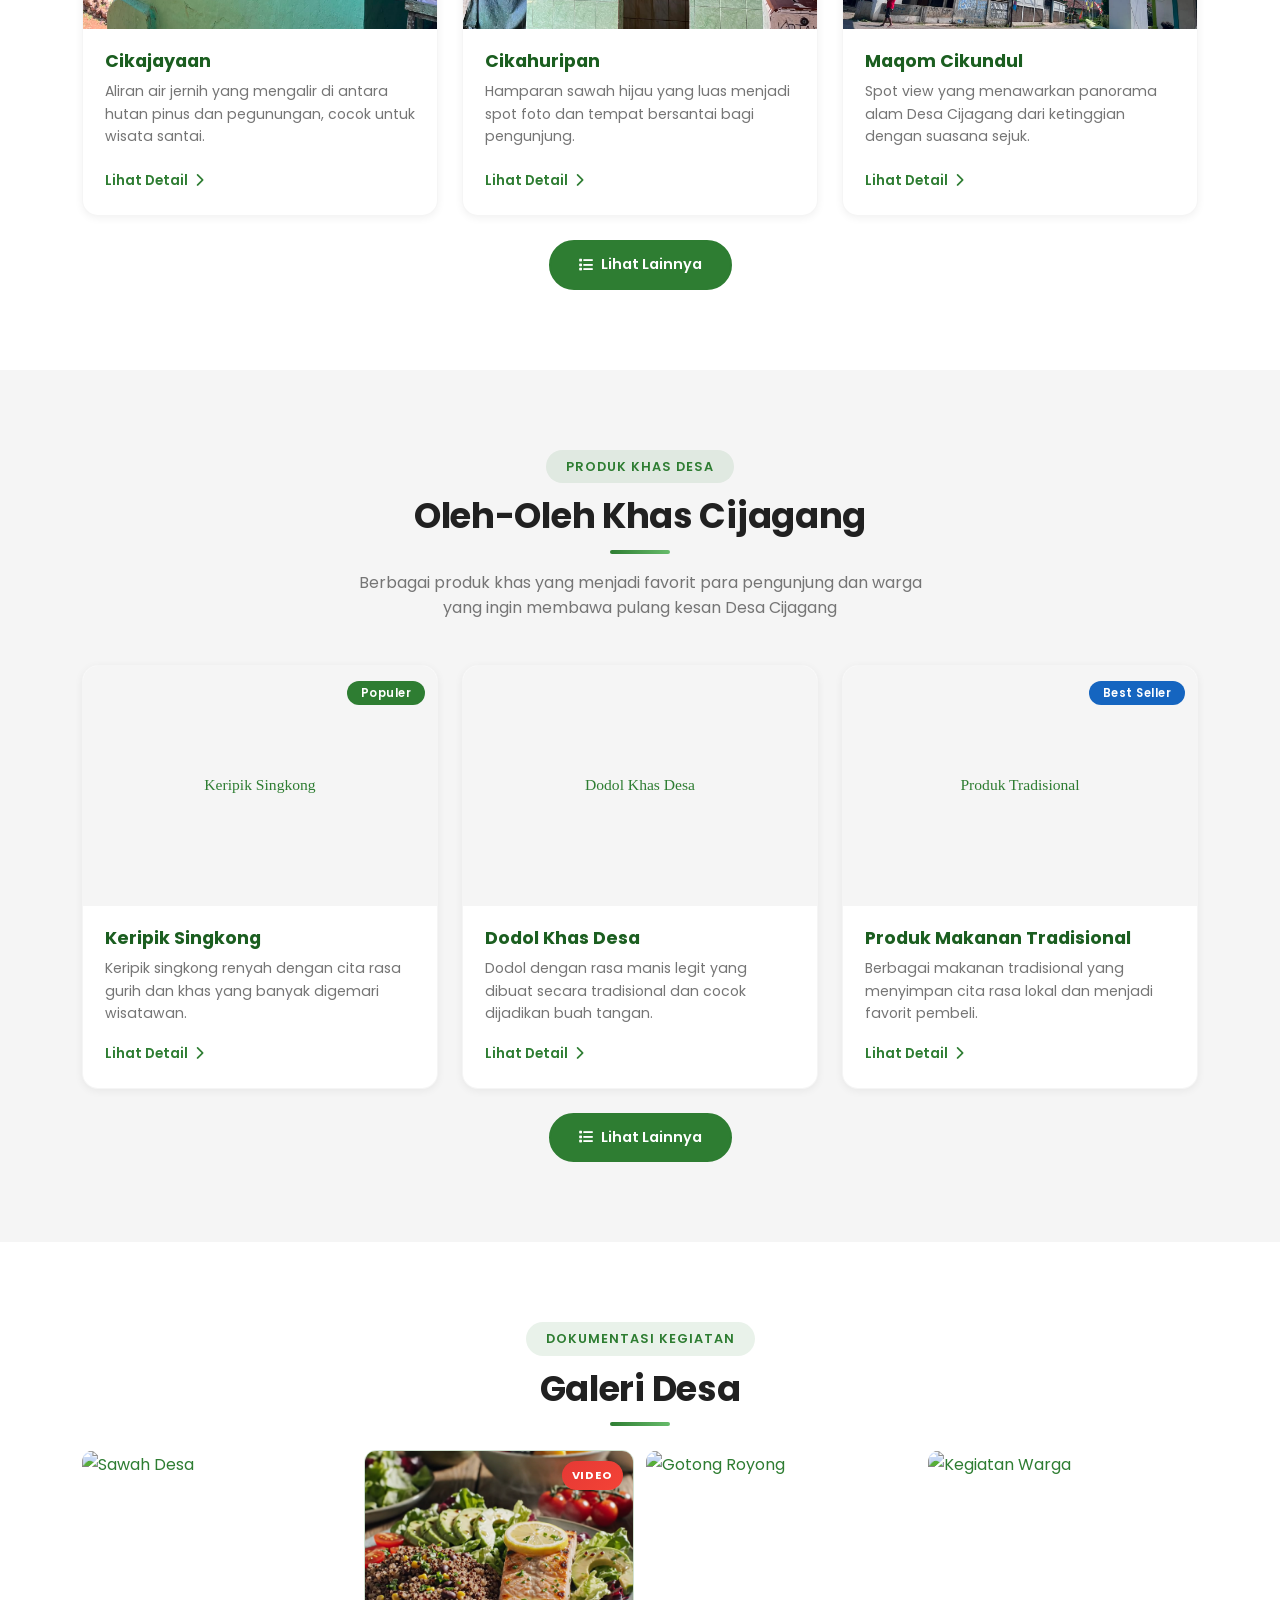
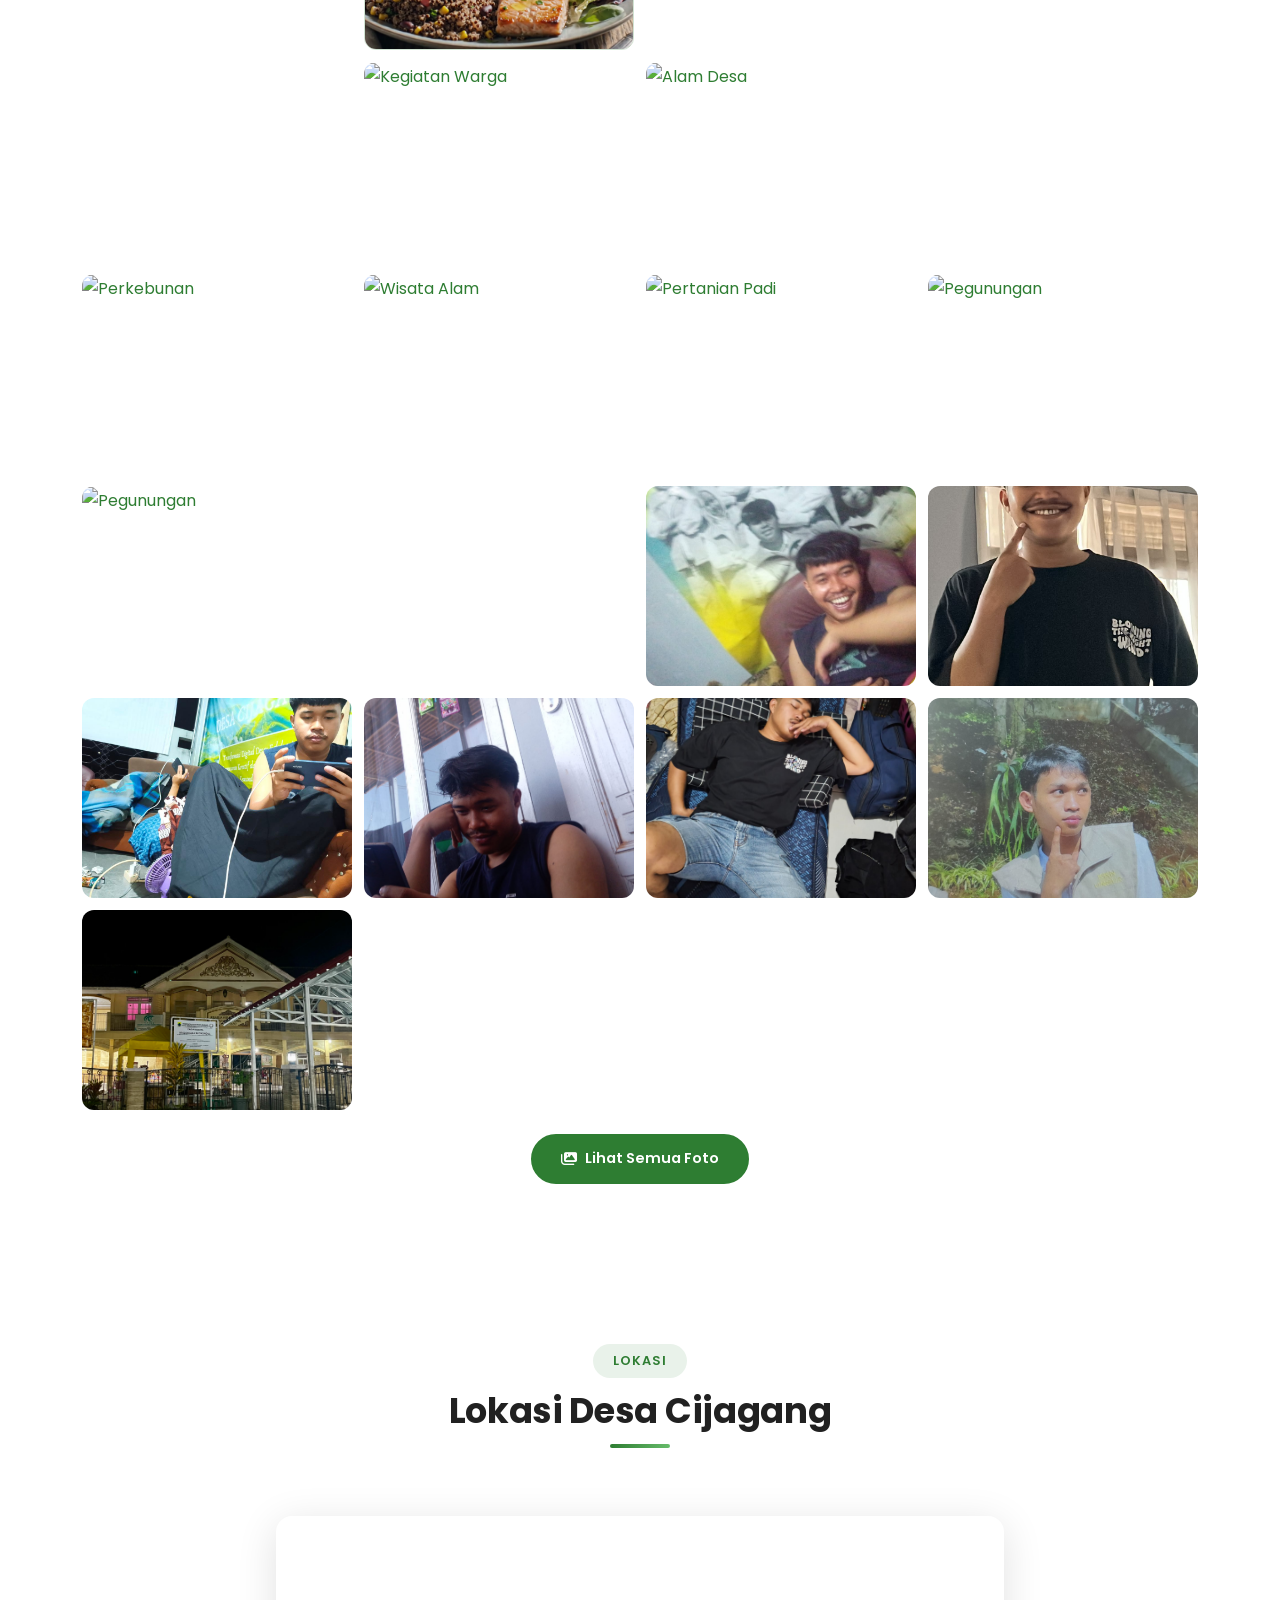
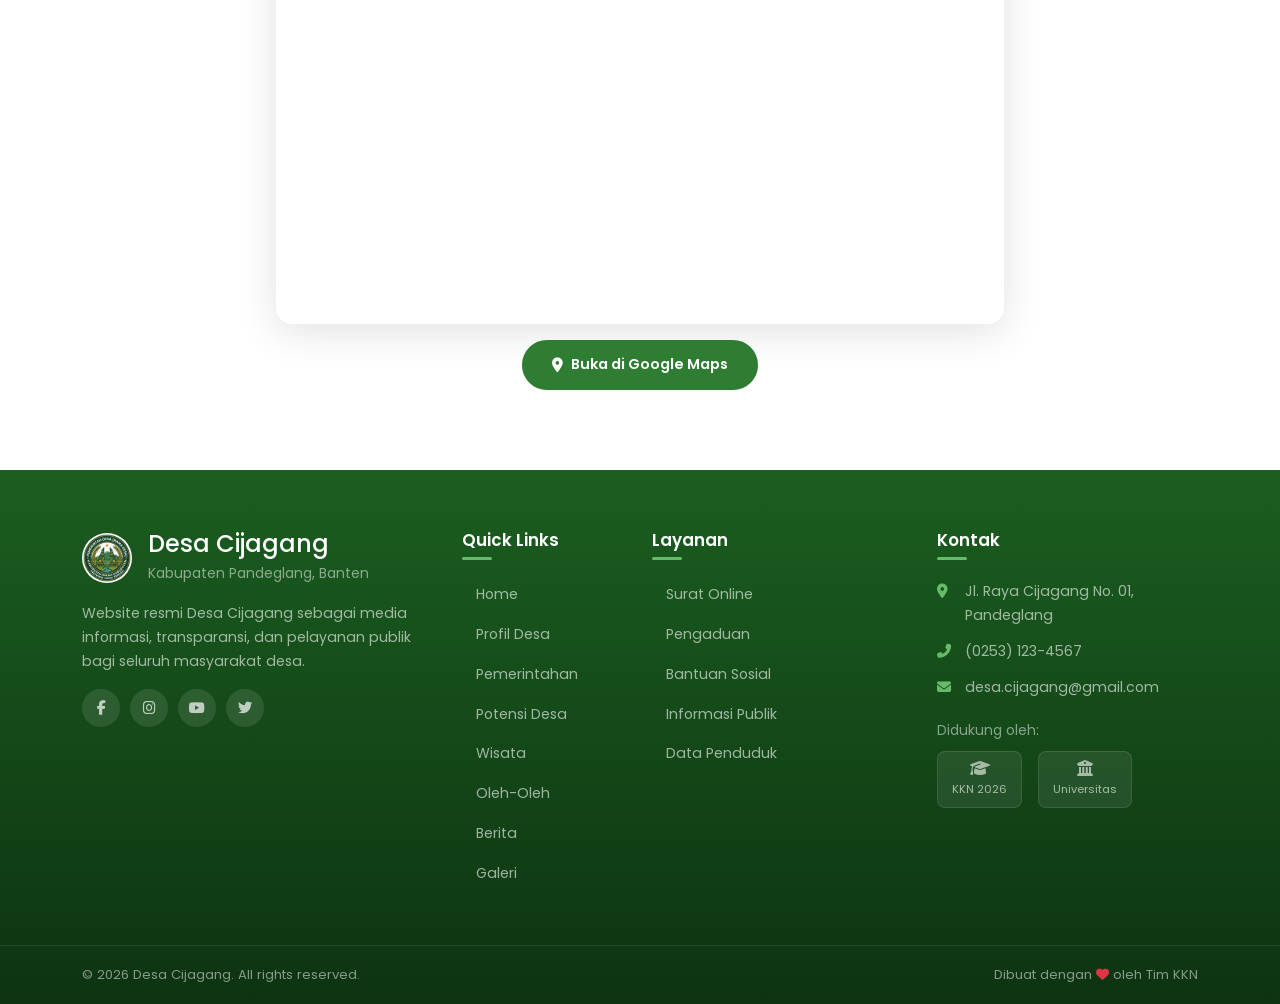
==== commit 113fd5d3: "perbaikan alamat dan path" ====
--- a/index.html
+++ b/index.html
@@ -536,7 +536,7 @@
                 <div class="col-lg-4 col-md-6" data-aos="fade-up" data-aos-delay="0">
                     <div class="potensi-card wisata-card"
                         data-type="wisata"
-                        data-title="Air Terjun Curug"
+                        data-title="Cikajayaan"
                         data-badge="Favorit"
                         data-image="assets/images/cikajayaan.jpeg"
                         data-description="Air terjun alami yang dikelilingi hutan hijau dan suasana sejuk, sangat cocok untuk refreshing bersama keluarga."
@@ -558,7 +558,7 @@
                 <div class="col-lg-4 col-md-6" data-aos="fade-up" data-aos-delay="100">
                     <div class="potensi-card wisata-card"
                         data-type="wisata"
-                        data-title="Pemandangan Sawah"
+                        data-title="Cikahuripan"
                         data-badge="Spot Foto"
                         data-image="assets/images/cikahuripan.jpeg"
                         data-description="Hamparan sawah hijau yang luas memberikan suasana tenang dan cocok untuk menikmati panorama desa dari dekat."
@@ -577,7 +577,7 @@
                 <div class="col-lg-4 col-md-6" data-aos="fade-up" data-aos-delay="200">
                     <div class="potensi-card wisata-card"
                         data-type="wisata"
-                        data-title="Bukit Pantau"
+                        data-title="Maqom Cikundul"
                         data-badge="Paling Dicari"
                         data-image="assets/images/walpaper05.jpeg"
                         data-description="Spot pandang yang menawarkan panorama alam Desa Cijagang dari ketinggian, sangat cocok untuk menikmati sunset."
@@ -1161,11 +1161,16 @@
                 <div class="col-lg-8" data-aos="fade-right" data-aos-duration="1000">
                     <div class="map-wrapper mx-auto">
                         <iframe
-                            src="https://www.google.com/maps/embed?pb=!1m18!1m12!1m3!1d31666.18!2d105.9!3d-6.65!2m3!1f0!2f0!3f0!3m2!1i1024!2i768!4f13.1!3m3!1m2!1s0x0%3A0x0!2zNsKwMzknMDAuMCJTIDEwNcKwNTQnMDAuMCJF!5e0!3m2!1sid!2sid!4v1700000000000!5m2!1sid!2sid"
+                            src="https://www.google.com/maps?q=-6.7034833,107.180974&hl=id&z=17&output=embed"
                             width="100%" height="400" style="border:0; border-radius: 16px;" allowfullscreen=""
                             loading="lazy" referrerpolicy="no-referrer-when-downgrade"
-                            title="Peta Lokasi Desa Cijagang">
+                            title="Peta Lokasi Wisata Ziarah Makom Karomah Dalem Cikundul">
                         </iframe>
+                    </div>
+                    <div class="text-center mt-3">
+                        <a href="https://maps.app.goo.gl/1CRgE43ZLEnMwaQK7" target="_blank" rel="noopener noreferrer" class="btn btn-primary-custom">
+                            <i class="fas fa-map-marker-alt me-2"></i> Buka di Google Maps
+                        </a>
                     </div>
                 </div>
             </div>
